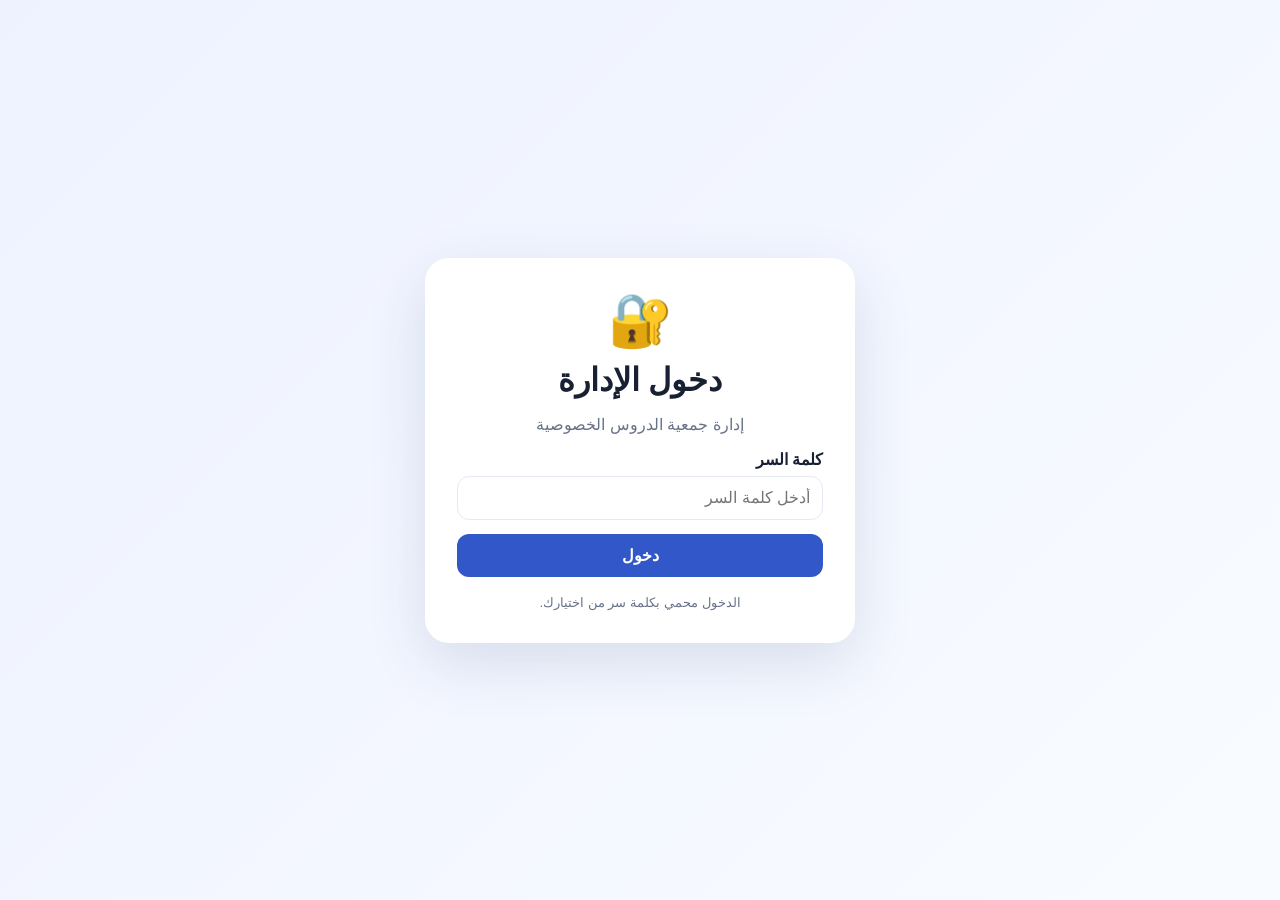
==== index.html @ 26356138 "Add files via upload" ====
<!doctype html>
<html lang="ar" dir="rtl">
<head>
<meta charset="utf-8">
<meta name="viewport" content="width=device-width,initial-scale=1">
<title>إدارة جمعية الدروس الخصوصية</title>
<style>
:root{--p:#3157c8;--p2:#eef2ff;--bg:#f6f8fc;--card:#fff;--text:#182033;--muted:#68738a;--green:#16a36a;--red:#e24b5b;--orange:#ed9b2f;--border:#e5e9f2}
*{box-sizing:border-box}body{margin:0;font-family:Arial,Tahoma,sans-serif;background:var(--bg);color:var(--text)}
button,input,select{font:inherit}button{cursor:pointer;border:0}
.login{min-height:100vh;display:flex;align-items:center;justify-content:center;padding:20px;background:linear-gradient(135deg,#eef2ff,#f8fbff)}
.loginbox{width:min(430px,100%);background:white;border-radius:24px;padding:32px;box-shadow:0 20px 60px #22346b22;text-align:center}
.lock{font-size:52px}.loginbox h1{margin:10px 0 6px}.loginbox p{color:var(--muted)}
.field{margin:14px 0;text-align:right}.field label{display:block;margin-bottom:7px;font-weight:700}.field input,.field select{width:100%;padding:12px;border:1px solid var(--border);border-radius:12px;background:white;outline:none}.field input:focus,.field select:focus{border-color:var(--p)}
.primary{background:var(--p);color:#fff;padding:12px 18px;border-radius:12px;font-weight:700}.danger{background:#ffe9ec;color:#b52e40;padding:9px 13px;border-radius:10px}.ghost{background:#eef2ff;color:var(--p);padding:9px 13px;border-radius:10px}.top{position:sticky;top:0;z-index:5;background:white;border-bottom:1px solid var(--border);padding:12px 18px;display:flex;align-items:center;justify-content:space-between;gap:10px}.brand{font-weight:800;font-size:19px}.layout{display:flex;min-height:calc(100vh - 65px)}.side{width:235px;background:#172554;color:#fff;padding:16px}.nav{display:grid;gap:7px}.nav button{background:transparent;color:#dce5ff;text-align:right;padding:11px;border-radius:10px}.nav button.active,.nav button:hover{background:#ffffff18;color:#fff}.main{flex:1;padding:22px;overflow:auto}.section{display:none}.section.active{display:block}.cards{display:grid;grid-template-columns:repeat(auto-fit,minmax(180px,1fr));gap:14px}.card{background:var(--card);border:1px solid var(--border);border-radius:18px;padding:18px}.stat{font-size:28px;font-weight:800;margin-top:8px}.muted{color:var(--muted)}.toolbar{display:flex;gap:10px;flex-wrap:wrap;align-items:center;margin:14px 0}.toolbar input{padding:10px;border:1px solid var(--border);border-radius:10px;min-width:220px}.tablewrap{overflow:auto;background:white;border:1px solid var(--border);border-radius:16px}table{width:100%;border-collapse:collapse;min-width:820px}th,td{padding:12px;border-bottom:1px solid var(--border);text-align:right;vertical-align:middle}th{background:#f7f8fc;color:#4c5870}.badge{display:inline-block;padding:5px 9px;border-radius:20px;background:var(--p2);color:var(--p);font-size:12px;margin:2px}.ok{color:var(--green);font-weight:700}.bad{color:var(--red);font-weight:700}.subjectgrid{display:grid;grid-template-columns:repeat(auto-fit,minmax(190px,1fr));gap:10px}.subcard{border:1px solid var(--border);border-radius:14px;padding:11px;background:#fafbff}.subhead{display:flex;gap:8px;align-items:center}.subprice{width:100%;margin-top:8px;padding:8px;border:1px solid var(--border);border-radius:9px}.modal{display:none;position:fixed;inset:0;background:#0b153866;z-index:20;align-items:center;justify-content:center;padding:15px}.modal.show{display:flex}.modalbox{background:#fff;width:min(600px,100%);max-height:90vh;overflow:auto;border-radius:20px;padding:20px}.modalhead{display:flex;justify-content:space-between;align-items:center}.close{background:#f1f3f8;border-radius:10px;padding:8px 12px}.list{display:grid;gap:8px;margin-top:10px}.row{display:flex;justify-content:space-between;gap:10px;padding:10px;background:#f7f8fc;border-radius:10px}.note{background:#fff8e8;border:1px solid #f4dfad;padding:12px;border-radius:12px;margin:12px 0}.empty{padding:35px;text-align:center;color:var(--muted)}
@media(max-width:750px){.layout{display:block}.side{width:100%;padding:8px;overflow:auto}.nav{display:flex;overflow:auto}.nav button{white-space:nowrap}.main{padding:12px}.top{position:relative}.brand{font-size:16px}}
</style>
</head>
<body>

<div id="login" class="login">
  <div class="loginbox">
    <div class="lock">🔐</div>
    <h1>دخول الإدارة</h1>
    <p id="loginAssoc">إدارة جمعية الدروس الخصوصية</p>
    <div class="field"><label>كلمة السر</label><input id="loginPass" type="password" placeholder="أدخل كلمة السر"></div>
    <button class="primary" style="width:100%" onclick="login()">دخول</button>
    <p id="loginErr" class="bad"></p>
    <small class="muted">الدخول محمي بكلمة سر من اختيارك.</small>
  </div>
</div>

<div id="app" style="display:none">
<header class="top"><div class="brand">📚 <span id="appName">جمعية الدروس الخصوصية</span></div><button class="danger" onclick="logout()">🔒 خروج</button></header>
<div class="layout">
<aside class="side"><div class="nav">
<button class="active" data-s="dash">🏠 الرئيسية</button>
<button data-s="students">👩‍🎓 التلاميذ</button>
<button data-s="teachers">👨‍🏫 الأساتذة</button>
<button data-s="groups">👥 الأفواج</button>
<button data-s="sessions">🗓️ الحصص</button>
<button data-s="payments">💳 الدفع</button>
<button data-s="finance">📊 المالية</button>
<button data-s="settings">⚙️ الإعدادات</button>
</div></aside>

<main class="main">
<section id="dash" class="section active">
<h2>لوحة التحكم</h2>
<div class="cards">
<div class="card">👩‍🎓 التلاميذ<div class="stat" id="stCount">0</div></div>
<div class="card">👨‍🏫 الأساتذة<div class="stat" id="teCount">0</div></div>
<div class="card">💰 المبلغ المطلوب<div class="stat" id="reqCount">0 دج</div></div>
<div class="card">💵 المبلغ المدفوع<div class="stat" id="paidCount">0 دج</div></div>
<div class="card">📌 الباقي<div class="stat" id="balCount">0 دج</div></div>
</div>
<div class="note">🔐 البرنامج مخصص للإدارة فقط. يمكنك تغيير كلمة السر من <b>الإعدادات</b>.</div>
</section>

<section id="students" class="section">
<h2>👩‍🎓 التلاميذ</h2>
<div class="toolbar"><button class="primary" onclick="openStudent()">＋ إضافة تلميذ</button><input id="studentSearch" oninput="renderStudents()" placeholder="بحث باسم التلميذ..."></div>
<div class="tablewrap"><table><thead><tr><th>التلميذ</th><th>المستوى</th><th>الهاتف</th><th>المواد</th><th>المطلوب</th><th>المدفوع</th><th>الباقي</th><th>الغيابات</th><th>إجراءات</th></tr></thead><tbody id="studentRows"></tbody></table></div>
</section>

<section id="teachers" class="section">
<h2>👨‍🏫 الأساتذة</h2><div class="toolbar"><button class="primary" onclick="openTeacher()">＋ إضافة أستاذ</button></div>
<div class="tablewrap"><table><thead><tr><th>الأستاذ</th><th>المادة</th><th>الهاتف</th><th>الأجرة الشهرية</th><th>غيابات</th><th>إجراءات</th></tr></thead><tbody id="teacherRows"></tbody></table></div>
</section>

<section id="groups" class="section">
<h2>👥 الأفواج</h2><div class="toolbar"><button class="primary" onclick="openGroup()">＋ إضافة فوج</button></div>
<div class="tablewrap"><table><thead><tr><th>الفوج</th><th>المادة</th><th>المستوى</th><th>الأستاذ</th><th>التلاميذ</th><th>إجراءات</th></tr></thead><tbody id="groupRows"></tbody></table></div>
</section>

<section id="sessions" class="section">
<h2>🗓️ الحصص والحضور</h2><div class="toolbar"><button class="primary" onclick="openSession()">＋ تسجيل حصة</button></div>
<div class="tablewrap"><table><thead><tr><th>التاريخ</th><th>الفوج</th><th>المادة</th><th>الوقت</th><th>ملاحظات</th><th>إجراءات</th></tr></thead><tbody id="sessionRows"></tbody></table></div>
</section>

<section id="payments" class="section">
<h2>💳 الدفع</h2><div class="toolbar"><button class="primary" onclick="openPayment()">＋ تسجيل دفعة</button></div>
<div class="tablewrap"><table><thead><tr><th>التاريخ</th><th>التلميذ</th><th>المادة</th><th>الشهر</th><th>المبلغ</th><th>ملاحظة</th><th>إجراءات</th></tr></thead><tbody id="paymentRows"></tbody></table></div>
</section>

<section id="finance" class="section">
<h2>📊 المالية</h2><div class="cards">
<div class="card">المطلوب<div class="stat" id="fReq">0 دج</div></div>
<div class="card">المدفوع<div class="stat" id="fPaid">0 دج</div></div>
<div class="card">الباقي<div class="stat" id="fBal">0 دج</div></div>
<div class="card">أجور الأساتذة<div class="stat" id="fSal">0 دج</div></div>
</div></section>

<section id="settings" class="section">
<h2>⚙️ الإعدادات</h2>
<div class="card" style="max-width:650px">
<div class="field"><label>اسم الجمعية</label><input id="assocInput" placeholder="اكتب اسم الجمعية"></div>
<div class="field"><label>كلمة السر الجديدة</label><input id="newPass" type="password" placeholder="اتركها فارغة إذا لا تريد تغييرها"></div>
<div class="field"><label>تأكيد كلمة السر</label><input id="newPass2" type="password" placeholder="أعد كتابة كلمة السر"></div>
<button class="primary" onclick="saveSettings()">💾 حفظ الإعدادات</button>
<p id="setMsg" class="ok"></p>
</div>
<div class="card" style="max-width:650px;margin-top:14px"><b>المواد والأسعار الشهرية</b><div id="priceSettings" class="list"></div></div>
</section>
</main></div></div>

<!-- Modals -->
<div id="modal" class="modal"><div class="modalbox"><div class="modalhead"><h3 id="modalTitle"></h3><button class="close" onclick="closeModal()">✕</button></div><div id="modalBody"></div></div></div>

<script>
const KEY='doros_app_v4';
let db=JSON.parse(localStorage.getItem(KEY)||'null');
if(!db){
 db={pass:'1234',assoc:'',subjects:[
  {id:'ar',name:'العربية',price:2000},{id:'math',name:'الرياضيات',price:2500},
  {id:'fr',name:'الفرنسية',price:2000},{id:'en',name:'الإنجليزية',price:2000},
  {id:'sc',name:'العلوم',price:2500},{id:'phy',name:'الفيزياء',price:2500}],
  students:[],teachers:[],groups:[],sessions:[],payments:[]
 };
if(!db.pass){db.pass='1234';save()}
function save(){localStorage.setItem(KEY,JSON.stringify(db))}
function money(n){return (Number(n)||0).toLocaleString('fr-DZ')+' دج'}
function esc(s){return String(s??'').replace(/[&<>"']/g,m=>({'&':'&amp;','<':'&lt;','>':'&gt;','"':'&quot;',"'":'&#39;'}[m]))}
function subjName(id){return db.subjects.find(x=>x.id===id)?.name||''}
function reqStudent(s){return (s.subjects||[]).reduce((a,id)=>a+(db.subjects.find(x=>x.id===id)?.price||0),0)}
function paidStudent(s){return db.payments.filter(p=>p.studentId===s.id).reduce((a,p)=>a+Number(p.amount||0),0)}
function absStudent(s){return Number(s.absences||0)}
function totalReq(){return db.students.reduce((a,s)=>a+reqStudent(s),0)}
function totalPaid(){return db.payments.reduce((a,p)=>a+Number(p.amount||0),0)}
function totalSal(){return db.teachers.reduce((a,t)=>a+Number(t.salary||0),0)}
function uid(){return Date.now().toString(36)+Math.random().toString(36).slice(2,7)}

function normalizePass(v){
 return String(v||'').trim().replace(/[٠-٩]/g,d=>String('٠١٢٣٤٥٦٧٨٩'.indexOf(d)));
}
function login(){
 const entered=normalizePass(document.getElementById('loginPass').value);
 const saved=normalizePass(db.pass);
 if(entered && entered===saved){
   document.getElementById('login').style.display='none';
   document.getElementById('app').style.display='block';
   document.getElementById('loginErr').textContent='';
   document.getElementById('loginPass').value='';
   refresh();
 }else{
   document.getElementById('loginErr').textContent='كلمة السر غير صحيحة. جربي: 1234';
   document.getElementById('loginPass').focus();
 }
}
function logout(){document.getElementById('app').style.display='none';document.getElementById('login').style.display='flex';document.getElementById('loginPass').value=''}
document.querySelectorAll('.nav button').forEach(b=>b.onclick=()=>{document.querySelectorAll('.nav button').forEach(x=>x.classList.remove('active'));b.classList.add('active');document.querySelectorAll('.section').forEach(x=>x.classList.remove('active'));document.getElementById(b.dataset.s).classList.add('active');refresh()});

function refresh(){
 document.getElementById('appName').textContent=db.assoc||'جمعية الدروس الخصوصية';
 document.getElementById('loginAssoc').textContent=db.assoc||'إدارة جمعية الدروس الخصوصية';
 document.getElementById('stCount').textContent=db.students.length;document.getElementById('teCount').textContent=db.teachers.length;
 document.getElementById('reqCount').textContent=money(totalReq());document.getElementById('paidCount').textContent=money(totalPaid());document.getElementById('balCount').textContent=money(totalReq()-totalPaid());
 document.getElementById('fReq').textContent=money(totalReq());document.getElementById('fPaid').textContent=money(totalPaid());document.getElementById('fBal').textContent=money(totalReq()-totalPaid());document.getElementById('fSal').textContent=money(totalSal());
 document.getElementById('assocInput').value=db.assoc;renderStudents();renderTeachers();renderGroups();renderSessions();renderPayments();renderPrices();
}

function renderStudents(){
 const q=(document.getElementById('studentSearch')?.value||'').toLowerCase();let rows=db.students.filter(s=>s.name.toLowerCase().includes(q)).map(s=>{
 let req=reqStudent(s),paid=paidStudent(s),bal=req-paid;
 return `<tr><td><b>${esc(s.name)}</b></td><td>${esc(s.level)}</td><td>${esc(s.phone)}</td><td>${(s.subjects||[]).map(id=>`<span class="badge">${esc(subjName(id))}</span>`).join('')}</td><td>${money(req)}</td><td class="ok">${money(paid)}</td><td class="${bal>0?'bad':'ok'}">${money(bal)}</td><td>${absStudent(s)}</td><td><button class="ghost" onclick="studentDetails('${s.id}')">تفاصيل</button> <button class="danger" onclick="del('students','${s.id}')">حذف</button></td></tr>`}).join('');
 document.getElementById('studentRows').innerHTML=rows||`<tr><td colspan="9" class="empty">لا يوجد تلاميذ بعد</td></tr>`;
}
function openStudent(id=null){
 let s=id?db.students.find(x=>x.id===id):{name:'',level:'',phone:'',subjects:[],absences:0};
 modal('إضافة تلميذ',`<div class="field"><label>اسم التلميذ</label><input id="m_name" value="${esc(s.name)}"></div><div class="field"><label>المستوى</label><input id="m_level" value="${esc(s.level)}"></div><div class="field"><label>الهاتف</label><input id="m_phone" value="${esc(s.phone)}"></div><div class="field"><label>المواد التي يدرسها — يمكنك اختيار أكثر من مادة</label><div class="subjectgrid">${db.subjects.map(x=>`<div class="subcard"><div class="subhead"><input type="checkbox" class="msub" value="${x.id}" ${(s.subjects||[]).includes(x.id)?'checked':''}> <b>${esc(x.name)}</b></div><input class="subprice" disabled value="${money(x.price)}"></div>`).join('')}</div></div><button class="primary" onclick="saveStudent('${id||''}')">💾 حفظ</button>`);
}
function saveStudent(id){
 let subjects=[...document.querySelectorAll('.msub:checked')].map(x=>x.value);
 if(!document.getElementById('m_name').value.trim()){alert('اكتب اسم التلميذ');return}
 let obj={id:id||uid(),name:document.getElementById('m_name').value.trim(),level:document.getElementById('m_level').value.trim(),phone:document.getElementById('m_phone').value.trim(),subjects,absences:id?(db.students.find(x=>x.id===id).absences||0):0};
 if(id) db.students[db.students.findIndex(x=>x.id===id)]=obj;else db.students.push(obj);save();closeModal();refresh();
}
function studentDetails(id){
 let s=db.students.find(x=>x.id===id);let pays=db.payments.filter(p=>p.studentId===id);
 modal('تفاصيل '+esc(s.name),`<div class="card"><b>المواد:</b> ${(s.subjects||[]).map(x=>subjName(x)).join('، ')||'لا توجد'}<br><b>الغيابات:</b> ${s.absences||0}</div><h4>الدفع حسب المادة</h4><div class="list">${(s.subjects||[]).map(id=>{let r=db.subjects.find(x=>x.id===id)?.price||0,p=pays.filter(x=>x.subjectId===id).reduce((a,x)=>a+Number(x.amount||0),0);return `<div class="row"><span>${esc(subjName(id))}</span><span>${money(p)} / ${money(r)}</span></div>`}).join('')||'<div class="empty">لا توجد مواد</div>'}</div><div style="margin-top:15px"><button class="primary" onclick="openPayment('${id}')">＋ تسجيل دفعة</button> <button class="ghost" onclick="openStudent('${id}')">✏️ تعديل</button></div>`);
}

function renderTeachers(){
 document.getElementById('teacherRows').innerHTML=db.teachers.map(t=>`<tr><td>${esc(t.name)}</td><td>${esc(t.subject)}</td><td>${esc(t.phone)}</td><td>${money(t.salary)}</td><td class="${t.absences?'bad':'ok'}">${t.absences||0}</td><td><button class="ghost" onclick="teacherAbs('${t.id}')">📅 غياب</button> <button class="ghost" onclick="openTeacher('${t.id}')">✏️</button> <button class="danger" onclick="del('teachers','${t.id}')">حذف</button></td></tr>`).join('')||`<tr><td colspan="6" class="empty">لا يوجد أساتذة بعد</td></tr>`;
}
function openTeacher(id=null){let t=id?db.teachers.find(x=>x.id===id):{name:'',subject:'',phone:'',salary:0,absences:0};modal(id?'تعديل أستاذ':'إضافة أستاذ',`<div class="field"><label>الاسم</label><input id="t_name" value="${esc(t.name)}"></div><div class="field"><label>المادة</label><select id="t_subject">${db.subjects.map(x=>`<option ${x.name===t.subject?'selected':''}>${esc(x.name)}</option>`).join('')}</select></div><div class="field"><label>الهاتف</label><input id="t_phone" value="${esc(t.phone)}"></div><div class="field"><label>الأجرة الشهرية</label><input id="t_salary" type="number" value="${t.salary}"></div><button class="primary" onclick="saveTeacher('${id||''}')">💾 حفظ</button>`)}
function saveTeacher(id){let o={id:id||uid(),name:document.getElementById('t_name').value.trim(),subject:document.getElementById('t_subject').value,phone:document.getElementById('t_phone').value.trim(),salary:Number(document.getElementById('t_salary').value||0),absences:id?(db.teachers.find(x=>x.id===id).absences||0):0};if(id)db.teachers[db.teachers.findIndex(x=>x.id===id)]=o;else db.teachers.push(o);save();closeModal();refresh()}
function teacherAbs(id){let t=db.teachers.find(x=>x.id===id);modal('تسجيل غياب الأستاذ '+esc(t.name),`<div class="field"><label>التاريخ</label><input id="a_date" type="date" value="${new Date().toISOString().slice(0,10)}"></div><div class="field"><label>سبب الغياب</label><input id="a_reason" placeholder="اختياري"></div><button class="primary" onclick="saveAbs('${id}')">تسجيل الغياب</button><div class="note">عدد الغيابات الحالي: ${t.absences||0}</div>`)}
function saveAbs(id){let t=db.teachers.find(x=>x.id===id);t.absences=(t.absences||0)+1;t.absenceLog=t.absenceLog||[];t.absenceLog.push({date:document.getElementById('a_date').value,reason:document.getElementById('a_reason').value});save();closeModal();refresh()}

function renderGroups(){document.getElementById('groupRows').innerHTML=db.groups.map(g=>`<tr><td>${esc(g.name)}</td><td>${esc(g.subject)}</td><td>${esc(g.level)}</td><td>${esc(db.teachers.find(t=>t.id===g.teacherId)?.name||'')}</td><td>${(g.studentIds||[]).length}</td><td><button class="danger" onclick="del('groups','${g.id}')">حذف</button></td></tr>`).join('')||`<tr><td colspan="6" class="empty">لا توجد أفواج بعد</td></tr>`}
function openGroup(){modal('إضافة فوج',`<div class="field"><label>اسم الفوج</label><input id="g_name"></div><div class="field"><label>المادة</label><select id="g_subject">${db.subjects.map(x=>`<option>${esc(x.name)}</option>`).join('')}</select></div><div class="field"><label>المستوى</label><input id="g_level"></div><div class="field"><label>الأستاذ</label><select id="g_teacher">${db.teachers.map(x=>`<option value="${x.id}">${esc(x.name)}</option>`).join('')}</select></div><div class="field"><label>التلاميذ</label><div class="list">${db.students.map(s=>`<label><input type="checkbox" class="gstu" value="${s.id}"> ${esc(s.name)}</label>`).join('')||'لا يوجد تلاميذ'}</div></div><button class="primary" onclick="saveGroup()">💾 حفظ</button>`)}
function saveGroup(){let g={id:uid(),name:document.getElementById('g_name').value,subject:document.getElementById('g_subject').value,level:document.getElementById('g_level').value,teacherId:document.getElementById('g_teacher').value,studentIds:[...document.querySelectorAll('.gstu:checked')].map(x=>x.value)};db.groups.push(g);save();closeModal();refresh()}

function renderSessions(){document.getElementById('sessionRows').innerHTML=db.sessions.map(s=>`<tr><td>${esc(s.date)}</td><td>${esc(db.groups.find(g=>g.id===s.groupId)?.name||'')}</td><td>${esc(s.subject)}</td><td>${esc(s.time)}</td><td>${esc(s.note)}</td><td><button class="danger" onclick="del('sessions','${s.id}')">حذف</button></td></tr>`).join('')||`<tr><td colspan="6" class="empty">لا توجد حصص بعد</td></tr>`}
function openSession(){modal('تسجيل حصة',`<div class="field"><label>التاريخ</label><input id="s_date" type="date" value="${new Date().toISOString().slice(0,10)}"></div><div class="field"><label>الفوج</label><select id="s_group">${db.groups.map(x=>`<option value="${x.id}">${esc(x.name)}</option>`).join('')}</select></div><div class="field"><label>الوقت</label><input id="s_time" type="time"></div><div class="field"><label>ملاحظات</label><input id="s_note"></div><button class="primary" onclick="saveSession()">💾 حفظ</button>`)}
function saveSession(){let g=db.groups.find(x=>x.id===document.getElementById('s_group').value);db.sessions.push({id:uid(),date:document.getElementById('s_date').value,groupId:g?.id||'',subject:g?.subject||'',time:document.getElementById('s_time').value,note:document.getElementById('s_note').value});save();closeModal();refresh()}

function renderPayments(){document.getElementById('paymentRows').innerHTML=db.payments.map(p=>`<tr><td>${esc(p.date)}</td><td>${esc(db.students.find(s=>s.id===p.studentId)?.name||'')}</td><td>${esc(subjName(p.subjectId))}</td><td>${esc(p.month)}</td><td class="ok">${money(p.amount)}</td><td>${esc(p.note)}</td><td><button class="danger" onclick="del('payments','${p.id}')">حذف</button></td></tr>`).join('')||`<tr><td colspan="7" class="empty">لا توجد دفعات بعد</td></tr>`}
function openPayment(studentId=''){modal('تسجيل دفعة',`<div class="field"><label>التلميذ</label><select id="p_student" onchange="fillPaySubjects()">${db.students.map(s=>`<option value="${s.id}" ${s.id===studentId?'selected':''}>${esc(s.name)}</option>`).join('')}</select></div><div class="field"><label>المادة</label><select id="p_subject"></select></div><div class="field"><label>الشهر</label><input id="p_month" type="month" value="${new Date().toISOString().slice(0,7)}"></div><div class="field"><label>المبلغ المدفوع</label><input id="p_amount" type="number" placeholder="بالدينار الجزائري"></div><div class="field"><label>ملاحظة</label><input id="p_note"></div><button class="primary" onclick="savePayment()">💾 حفظ الدفعة</button>`);fillPaySubjects()}
function fillPaySubjects(){let s=db.students.find(x=>x.id===document.getElementById('p_student')?.value);if(document.getElementById('p_subject'))document.getElementById('p_subject').innerHTML=(s?.subjects||[]).map(id=>`<option value="${id}">${esc(subjName(id))}</option>`).join('')}
function savePayment(){db.payments.push({id:uid(),date:new Date().toISOString().slice(0,10),studentId:document.getElementById('p_student').value,subjectId:document.getElementById('p_subject').value,month:document.getElementById('p_month').value,amount:Number(document.getElementById('p_amount').value||0),note:document.getElementById('p_note').value});save();closeModal();refresh()}

function renderPrices(){document.getElementById('priceSettings').innerHTML=db.subjects.map(x=>`<div class="row"><span>${esc(x.name)}</span><span><input id="price_${x.id}" type="number" value="${x.price}" style="width:110px;padding:7px;border:1px solid #ddd;border-radius:8px"> <button class="ghost" onclick="setPrice('${x.id}')">حفظ</button></span></div>`).join('')}
function setPrice(id){db.subjects.find(x=>x.id===id).price=Number(document.getElementById('price_'+id).value||0);save();refresh()}
function saveSettings(){let p=document.getElementById('newPass').value,p2=document.getElementById('newPass2').value;if(p&&(p!==p2)){alert('كلمتا السر غير متطابقتين');return}db.assoc=document.getElementById('assocInput').value.trim();if(p)db.pass=p;save();document.getElementById('newPass').value='';document.getElementById('newPass2').value='';document.getElementById('setMsg').textContent='تم حفظ الإعدادات بنجاح ✓';refresh()}
function del(arr,id){if(confirm('هل تريد الحذف؟')){db[arr]=db[arr].filter(x=>x.id!==id);save();refresh()}}
function modal(title,body){document.getElementById('modalTitle').innerHTML=title;document.getElementById('modalBody').innerHTML=body;document.getElementById('modal').classList.add('show')}
function closeModal(){document.getElementById('modal').classList.remove('show')}
window.addEventListener('keydown',e=>{if(e.key==='Enter'&&document.getElementById('login').style.display!=='none')login()});
</script>
</body></html>
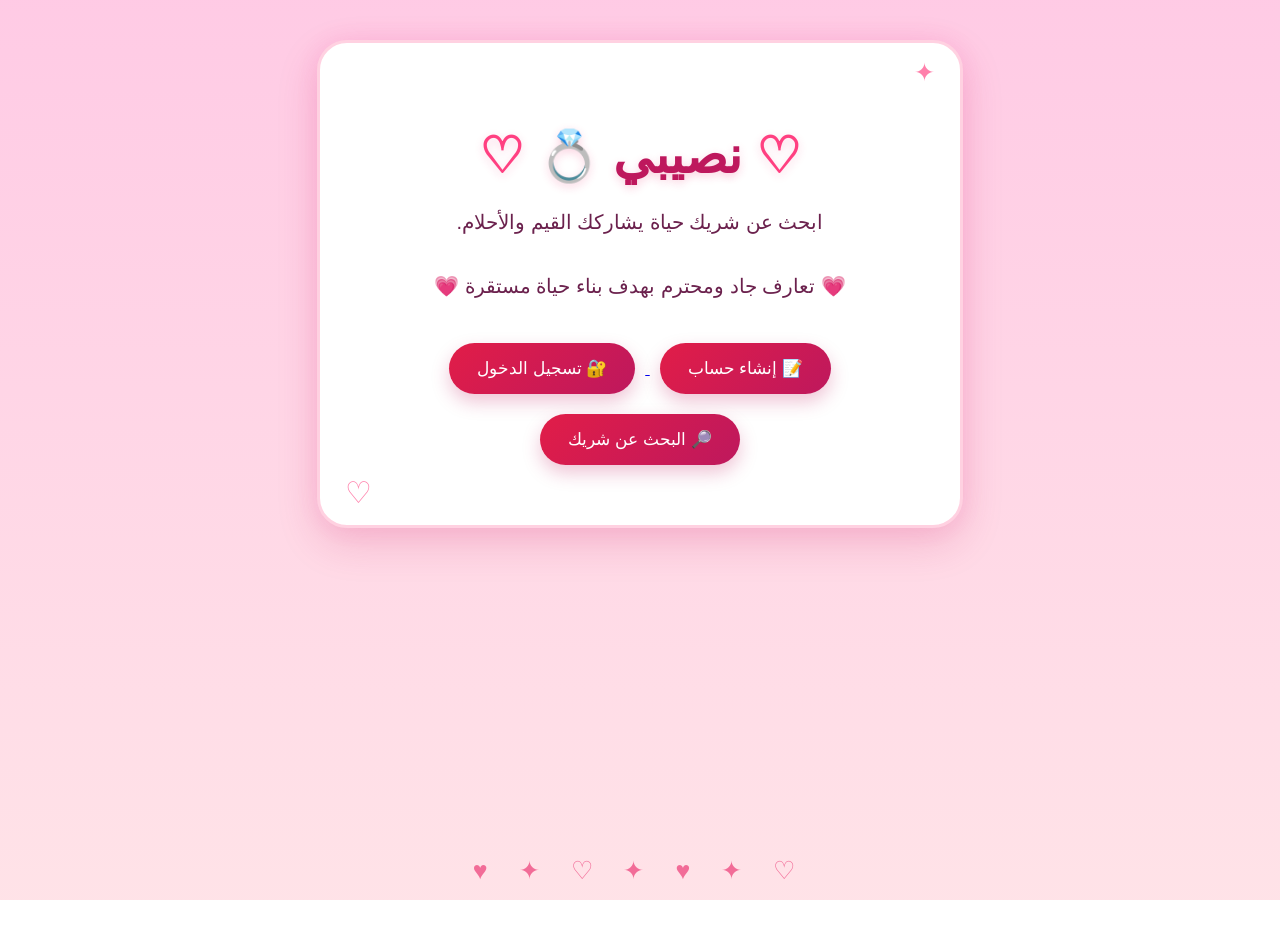
==== commit 86854a92: "Rename index (2).html to index.html" ====
--- a/index.html
+++ b/index.html
@@ -1,212 +1,75 @@
-<!doctype html>
+<!DOCTYPE html>
 <html lang="ar" dir="rtl">
+
 <head>
-<meta charset="utf-8">
-<meta name="viewport" content="width=device-width,initial-scale=1">
-<title>إدارة جمعية الدروس الخصوصية</title>
-<style>
-:root{--p:#3157c8;--p2:#eef2ff;--bg:#f6f8fc;--card:#fff;--text:#182033;--muted:#68738a;--green:#16a36a;--red:#e24b5b;--orange:#ed9b2f;--border:#e5e9f2}
-*{box-sizing:border-box}body{margin:0;font-family:Arial,Tahoma,sans-serif;background:var(--bg);color:var(--text)}
-button,input,select{font:inherit}button{cursor:pointer;border:0}
-.login{min-height:100vh;display:flex;align-items:center;justify-content:center;padding:20px;background:linear-gradient(135deg,#eef2ff,#f8fbff)}
-.loginbox{width:min(430px,100%);background:white;border-radius:24px;padding:32px;box-shadow:0 20px 60px #22346b22;text-align:center}
-.lock{font-size:52px}.loginbox h1{margin:10px 0 6px}.loginbox p{color:var(--muted)}
-.field{margin:14px 0;text-align:right}.field label{display:block;margin-bottom:7px;font-weight:700}.field input,.field select{width:100%;padding:12px;border:1px solid var(--border);border-radius:12px;background:white;outline:none}.field input:focus,.field select:focus{border-color:var(--p)}
-.primary{background:var(--p);color:#fff;padding:12px 18px;border-radius:12px;font-weight:700}.danger{background:#ffe9ec;color:#b52e40;padding:9px 13px;border-radius:10px}.ghost{background:#eef2ff;color:var(--p);padding:9px 13px;border-radius:10px}.top{position:sticky;top:0;z-index:5;background:white;border-bottom:1px solid var(--border);padding:12px 18px;display:flex;align-items:center;justify-content:space-between;gap:10px}.brand{font-weight:800;font-size:19px}.layout{display:flex;min-height:calc(100vh - 65px)}.side{width:235px;background:#172554;color:#fff;padding:16px}.nav{display:grid;gap:7px}.nav button{background:transparent;color:#dce5ff;text-align:right;padding:11px;border-radius:10px}.nav button.active,.nav button:hover{background:#ffffff18;color:#fff}.main{flex:1;padding:22px;overflow:auto}.section{display:none}.section.active{display:block}.cards{display:grid;grid-template-columns:repeat(auto-fit,minmax(180px,1fr));gap:14px}.card{background:var(--card);border:1px solid var(--border);border-radius:18px;padding:18px}.stat{font-size:28px;font-weight:800;margin-top:8px}.muted{color:var(--muted)}.toolbar{display:flex;gap:10px;flex-wrap:wrap;align-items:center;margin:14px 0}.toolbar input{padding:10px;border:1px solid var(--border);border-radius:10px;min-width:220px}.tablewrap{overflow:auto;background:white;border:1px solid var(--border);border-radius:16px}table{width:100%;border-collapse:collapse;min-width:820px}th,td{padding:12px;border-bottom:1px solid var(--border);text-align:right;vertical-align:middle}th{background:#f7f8fc;color:#4c5870}.badge{display:inline-block;padding:5px 9px;border-radius:20px;background:var(--p2);color:var(--p);font-size:12px;margin:2px}.ok{color:var(--green);font-weight:700}.bad{color:var(--red);font-weight:700}.subjectgrid{display:grid;grid-template-columns:repeat(auto-fit,minmax(190px,1fr));gap:10px}.subcard{border:1px solid var(--border);border-radius:14px;padding:11px;background:#fafbff}.subhead{display:flex;gap:8px;align-items:center}.subprice{width:100%;margin-top:8px;padding:8px;border:1px solid var(--border);border-radius:9px}.modal{display:none;position:fixed;inset:0;background:#0b153866;z-index:20;align-items:center;justify-content:center;padding:15px}.modal.show{display:flex}.modalbox{background:#fff;width:min(600px,100%);max-height:90vh;overflow:auto;border-radius:20px;padding:20px}.modalhead{display:flex;justify-content:space-between;align-items:center}.close{background:#f1f3f8;border-radius:10px;padding:8px 12px}.list{display:grid;gap:8px;margin-top:10px}.row{display:flex;justify-content:space-between;gap:10px;padding:10px;background:#f7f8fc;border-radius:10px}.note{background:#fff8e8;border:1px solid #f4dfad;padding:12px;border-radius:12px;margin:12px 0}.empty{padding:35px;text-align:center;color:var(--muted)}
-@media(max-width:750px){.layout{display:block}.side{width:100%;padding:8px;overflow:auto}.nav{display:flex;overflow:auto}.nav button{white-space:nowrap}.main{padding:12px}.top{position:relative}.brand{font-size:16px}}
-</style>
+    <meta charset="UTF-8">
+
+    <meta name="viewport"
+          content="width=device-width, initial-scale=1.0">
+
+    <title>نصيبي 💍</title>
+
+    <link rel="stylesheet" href="style.css">
 </head>
+
 <body>
 
-<div id="login" class="login">
-  <div class="loginbox">
-    <div class="lock">🔐</div>
-    <h1>دخول الإدارة</h1>
-    <p id="loginAssoc">إدارة جمعية الدروس الخصوصية</p>
-    <div class="field"><label>كلمة السر</label><input id="loginPass" type="password" placeholder="أدخل كلمة السر"></div>
-    <button class="primary" style="width:100%" onclick="login()">دخول</button>
-    <p id="loginErr" class="bad"></p>
-    <small class="muted">الدخول محمي بكلمة سر من اختيارك.</small>
-  </div>
-</div>
+    <div class="hero">
 
-<div id="app" style="display:none">
-<header class="top"><div class="brand">📚 <span id="appName">جمعية الدروس الخصوصية</span></div><button class="danger" onclick="logout()">🔒 خروج</button></header>
-<div class="layout">
-<aside class="side"><div class="nav">
-<button class="active" data-s="dash">🏠 الرئيسية</button>
-<button data-s="students">👩‍🎓 التلاميذ</button>
-<button data-s="teachers">👨‍🏫 الأساتذة</button>
-<button data-s="groups">👥 الأفواج</button>
-<button data-s="sessions">🗓️ الحصص</button>
-<button data-s="payments">💳 الدفع</button>
-<button data-s="finance">📊 المالية</button>
-<button data-s="settings">⚙️ الإعدادات</button>
-</div></aside>
+        <h1>نصيبي 💍</h1>
 
-<main class="main">
-<section id="dash" class="section active">
-<h2>لوحة التحكم</h2>
-<div class="cards">
-<div class="card">👩‍🎓 التلاميذ<div class="stat" id="stCount">0</div></div>
-<div class="card">👨‍🏫 الأساتذة<div class="stat" id="teCount">0</div></div>
-<div class="card">💰 المبلغ المطلوب<div class="stat" id="reqCount">0 دج</div></div>
-<div class="card">💵 المبلغ المدفوع<div class="stat" id="paidCount">0 دج</div></div>
-<div class="card">📌 الباقي<div class="stat" id="balCount">0 دج</div></div>
-</div>
-<div class="note">🔐 البرنامج مخصص للإدارة فقط. يمكنك تغيير كلمة السر من <b>الإعدادات</b>.</div>
-</section>
+        <p>
+            ابحث عن شريك حياة يشاركك القيم والأحلام.
+        </p>
 
-<section id="students" class="section">
-<h2>👩‍🎓 التلاميذ</h2>
-<div class="toolbar"><button class="primary" onclick="openStudent()">＋ إضافة تلميذ</button><input id="studentSearch" oninput="renderStudents()" placeholder="بحث باسم التلميذ..."></div>
-<div class="tablewrap"><table><thead><tr><th>التلميذ</th><th>المستوى</th><th>الهاتف</th><th>المواد</th><th>المطلوب</th><th>المدفوع</th><th>الباقي</th><th>الغيابات</th><th>إجراءات</th></tr></thead><tbody id="studentRows"></tbody></table></div>
-</section>
+        <p>
+            💗 تعارف جاد ومحترم بهدف بناء حياة مستقرة 💗
+        </p>
 
-<section id="teachers" class="section">
-<h2>👨‍🏫 الأساتذة</h2><div class="toolbar"><button class="primary" onclick="openTeacher()">＋ إضافة أستاذ</button></div>
-<div class="tablewrap"><table><thead><tr><th>الأستاذ</th><th>المادة</th><th>الهاتف</th><th>الأجرة الشهرية</th><th>غيابات</th><th>إجراءات</th></tr></thead><tbody id="teacherRows"></tbody></table></div>
-</section>
 
-<section id="groups" class="section">
-<h2>👥 الأفواج</h2><div class="toolbar"><button class="primary" onclick="openGroup()">＋ إضافة فوج</button></div>
-<div class="tablewrap"><table><thead><tr><th>الفوج</th><th>المادة</th><th>المستوى</th><th>الأستاذ</th><th>التلاميذ</th><th>إجراءات</th></tr></thead><tbody id="groupRows"></tbody></table></div>
-</section>
+        <!-- إنشاء حساب -->
 
-<section id="sessions" class="section">
-<h2>🗓️ الحصص والحضور</h2><div class="toolbar"><button class="primary" onclick="openSession()">＋ تسجيل حصة</button></div>
-<div class="tablewrap"><table><thead><tr><th>التاريخ</th><th>الفوج</th><th>المادة</th><th>الوقت</th><th>ملاحظات</th><th>إجراءات</th></tr></thead><tbody id="sessionRows"></tbody></table></div>
-</section>
+        <a href="register.html">
 
-<section id="payments" class="section">
-<h2>💳 الدفع</h2><div class="toolbar"><button class="primary" onclick="openPayment()">＋ تسجيل دفعة</button></div>
-<div class="tablewrap"><table><thead><tr><th>التاريخ</th><th>التلميذ</th><th>المادة</th><th>الشهر</th><th>المبلغ</th><th>ملاحظة</th><th>إجراءات</th></tr></thead><tbody id="paymentRows"></tbody></table></div>
-</section>
+            <button>
+                📝 إنشاء حساب
+            </button>
 
-<section id="finance" class="section">
-<h2>📊 المالية</h2><div class="cards">
-<div class="card">المطلوب<div class="stat" id="fReq">0 دج</div></div>
-<div class="card">المدفوع<div class="stat" id="fPaid">0 دج</div></div>
-<div class="card">الباقي<div class="stat" id="fBal">0 دج</div></div>
-<div class="card">أجور الأساتذة<div class="stat" id="fSal">0 دج</div></div>
-</div></section>
+        </a>
 
-<section id="settings" class="section">
-<h2>⚙️ الإعدادات</h2>
-<div class="card" style="max-width:650px">
-<div class="field"><label>اسم الجمعية</label><input id="assocInput" placeholder="اكتب اسم الجمعية"></div>
-<div class="field"><label>كلمة السر الجديدة</label><input id="newPass" type="password" placeholder="اتركها فارغة إذا لا تريد تغييرها"></div>
-<div class="field"><label>تأكيد كلمة السر</label><input id="newPass2" type="password" placeholder="أعد كتابة كلمة السر"></div>
-<button class="primary" onclick="saveSettings()">💾 حفظ الإعدادات</button>
-<p id="setMsg" class="ok"></p>
-</div>
-<div class="card" style="max-width:650px;margin-top:14px"><b>المواد والأسعار الشهرية</b><div id="priceSettings" class="list"></div></div>
-</section>
-</main></div></div>
 
-<!-- Modals -->
-<div id="modal" class="modal"><div class="modalbox"><div class="modalhead"><h3 id="modalTitle"></h3><button class="close" onclick="closeModal()">✕</button></div><div id="modalBody"></div></div></div>
+        <!-- تسجيل الدخول -->
 
-<script>
-const KEY='doros_app_v4';
-let db=JSON.parse(localStorage.getItem(KEY)||'null');
-if(!db){
- db={pass:'1234',assoc:'',subjects:[
-  {id:'ar',name:'العربية',price:2000},{id:'math',name:'الرياضيات',price:2500},
-  {id:'fr',name:'الفرنسية',price:2000},{id:'en',name:'الإنجليزية',price:2000},
-  {id:'sc',name:'العلوم',price:2500},{id:'phy',name:'الفيزياء',price:2500}],
-  students:[],teachers:[],groups:[],sessions:[],payments:[]
- };
-if(!db.pass){db.pass='1234';save()}
-function save(){localStorage.setItem(KEY,JSON.stringify(db))}
-function money(n){return (Number(n)||0).toLocaleString('fr-DZ')+' دج'}
-function esc(s){return String(s??'').replace(/[&<>"']/g,m=>({'&':'&amp;','<':'&lt;','>':'&gt;','"':'&quot;',"'":'&#39;'}[m]))}
-function subjName(id){return db.subjects.find(x=>x.id===id)?.name||''}
-function reqStudent(s){return (s.subjects||[]).reduce((a,id)=>a+(db.subjects.find(x=>x.id===id)?.price||0),0)}
-function paidStudent(s){return db.payments.filter(p=>p.studentId===s.id).reduce((a,p)=>a+Number(p.amount||0),0)}
-function absStudent(s){return Number(s.absences||0)}
-function totalReq(){return db.students.reduce((a,s)=>a+reqStudent(s),0)}
-function totalPaid(){return db.payments.reduce((a,p)=>a+Number(p.amount||0),0)}
-function totalSal(){return db.teachers.reduce((a,t)=>a+Number(t.salary||0),0)}
-function uid(){return Date.now().toString(36)+Math.random().toString(36).slice(2,7)}
+        <a href="login.html">
 
-function normalizePass(v){
- return String(v||'').trim().replace(/[٠-٩]/g,d=>String('٠١٢٣٤٥٦٧٨٩'.indexOf(d)));
-}
-function login(){
- const entered=normalizePass(document.getElementById('loginPass').value);
- const saved=normalizePass(db.pass);
- if(entered && entered===saved){
-   document.getElementById('login').style.display='none';
-   document.getElementById('app').style.display='block';
-   document.getElementById('loginErr').textContent='';
-   document.getElementById('loginPass').value='';
-   refresh();
- }else{
-   document.getElementById('loginErr').textContent='كلمة السر غير صحيحة. جربي: 1234';
-   document.getElementById('loginPass').focus();
- }
-}
-function logout(){document.getElementById('app').style.display='none';document.getElementById('login').style.display='flex';document.getElementById('loginPass').value=''}
-document.querySelectorAll('.nav button').forEach(b=>b.onclick=()=>{document.querySelectorAll('.nav button').forEach(x=>x.classList.remove('active'));b.classList.add('active');document.querySelectorAll('.section').forEach(x=>x.classList.remove('active'));document.getElementById(b.dataset.s).classList.add('active');refresh()});
+            <button>
+                🔐 تسجيل الدخول
+            </button>
 
-function refresh(){
- document.getElementById('appName').textContent=db.assoc||'جمعية الدروس الخصوصية';
- document.getElementById('loginAssoc').textContent=db.assoc||'إدارة جمعية الدروس الخصوصية';
- document.getElementById('stCount').textContent=db.students.length;document.getElementById('teCount').textContent=db.teachers.length;
- document.getElementById('reqCount').textContent=money(totalReq());document.getElementById('paidCount').textContent=money(totalPaid());document.getElementById('balCount').textContent=money(totalReq()-totalPaid());
- document.getElementById('fReq').textContent=money(totalReq());document.getElementById('fPaid').textContent=money(totalPaid());document.getElementById('fBal').textContent=money(totalReq()-totalPaid());document.getElementById('fSal').textContent=money(totalSal());
- document.getElementById('assocInput').value=db.assoc;renderStudents();renderTeachers();renderGroups();renderSessions();renderPayments();renderPrices();
-}
+        </a>
 
-function renderStudents(){
- const q=(document.getElementById('studentSearch')?.value||'').toLowerCase();let rows=db.students.filter(s=>s.name.toLowerCase().includes(q)).map(s=>{
- let req=reqStudent(s),paid=paidStudent(s),bal=req-paid;
- return `<tr><td><b>${esc(s.name)}</b></td><td>${esc(s.level)}</td><td>${esc(s.phone)}</td><td>${(s.subjects||[]).map(id=>`<span class="badge">${esc(subjName(id))}</span>`).join('')}</td><td>${money(req)}</td><td class="ok">${money(paid)}</td><td class="${bal>0?'bad':'ok'}">${money(bal)}</td><td>${absStudent(s)}</td><td><button class="ghost" onclick="studentDetails('${s.id}')">تفاصيل</button> <button class="danger" onclick="del('students','${s.id}')">حذف</button></td></tr>`}).join('');
- document.getElementById('studentRows').innerHTML=rows||`<tr><td colspan="9" class="empty">لا يوجد تلاميذ بعد</td></tr>`;
-}
-function openStudent(id=null){
- let s=id?db.students.find(x=>x.id===id):{name:'',level:'',phone:'',subjects:[],absences:0};
- modal('إضافة تلميذ',`<div class="field"><label>اسم التلميذ</label><input id="m_name" value="${esc(s.name)}"></div><div class="field"><label>المستوى</label><input id="m_level" value="${esc(s.level)}"></div><div class="field"><label>الهاتف</label><input id="m_phone" value="${esc(s.phone)}"></div><div class="field"><label>المواد التي يدرسها — يمكنك اختيار أكثر من مادة</label><div class="subjectgrid">${db.subjects.map(x=>`<div class="subcard"><div class="subhead"><input type="checkbox" class="msub" value="${x.id}" ${(s.subjects||[]).includes(x.id)?'checked':''}> <b>${esc(x.name)}</b></div><input class="subprice" disabled value="${money(x.price)}"></div>`).join('')}</div></div><button class="primary" onclick="saveStudent('${id||''}')">💾 حفظ</button>`);
-}
-function saveStudent(id){
- let subjects=[...document.querySelectorAll('.msub:checked')].map(x=>x.value);
- if(!document.getElementById('m_name').value.trim()){alert('اكتب اسم التلميذ');return}
- let obj={id:id||uid(),name:document.getElementById('m_name').value.trim(),level:document.getElementById('m_level').value.trim(),phone:document.getElementById('m_phone').value.trim(),subjects,absences:id?(db.students.find(x=>x.id===id).absences||0):0};
- if(id) db.students[db.students.findIndex(x=>x.id===id)]=obj;else db.students.push(obj);save();closeModal();refresh();
-}
-function studentDetails(id){
- let s=db.students.find(x=>x.id===id);let pays=db.payments.filter(p=>p.studentId===id);
- modal('تفاصيل '+esc(s.name),`<div class="card"><b>المواد:</b> ${(s.subjects||[]).map(x=>subjName(x)).join('، ')||'لا توجد'}<br><b>الغيابات:</b> ${s.absences||0}</div><h4>الدفع حسب المادة</h4><div class="list">${(s.subjects||[]).map(id=>{let r=db.subjects.find(x=>x.id===id)?.price||0,p=pays.filter(x=>x.subjectId===id).reduce((a,x)=>a+Number(x.amount||0),0);return `<div class="row"><span>${esc(subjName(id))}</span><span>${money(p)} / ${money(r)}</span></div>`}).join('')||'<div class="empty">لا توجد مواد</div>'}</div><div style="margin-top:15px"><button class="primary" onclick="openPayment('${id}')">＋ تسجيل دفعة</button> <button class="ghost" onclick="openStudent('${id}')">✏️ تعديل</button></div>`);
-}
 
-function renderTeachers(){
- document.getElementById('teacherRows').innerHTML=db.teachers.map(t=>`<tr><td>${esc(t.name)}</td><td>${esc(t.subject)}</td><td>${esc(t.phone)}</td><td>${money(t.salary)}</td><td class="${t.absences?'bad':'ok'}">${t.absences||0}</td><td><button class="ghost" onclick="teacherAbs('${t.id}')">📅 غياب</button> <button class="ghost" onclick="openTeacher('${t.id}')">✏️</button> <button class="danger" onclick="del('teachers','${t.id}')">حذف</button></td></tr>`).join('')||`<tr><td colspan="6" class="empty">لا يوجد أساتذة بعد</td></tr>`;
-}
-function openTeacher(id=null){let t=id?db.teachers.find(x=>x.id===id):{name:'',subject:'',phone:'',salary:0,absences:0};modal(id?'تعديل أستاذ':'إضافة أستاذ',`<div class="field"><label>الاسم</label><input id="t_name" value="${esc(t.name)}"></div><div class="field"><label>المادة</label><select id="t_subject">${db.subjects.map(x=>`<option ${x.name===t.subject?'selected':''}>${esc(x.name)}</option>`).join('')}</select></div><div class="field"><label>الهاتف</label><input id="t_phone" value="${esc(t.phone)}"></div><div class="field"><label>الأجرة الشهرية</label><input id="t_salary" type="number" value="${t.salary}"></div><button class="primary" onclick="saveTeacher('${id||''}')">💾 حفظ</button>`)}
-function saveTeacher(id){let o={id:id||uid(),name:document.getElementById('t_name').value.trim(),subject:document.getElementById('t_subject').value,phone:document.getElementById('t_phone').value.trim(),salary:Number(document.getElementById('t_salary').value||0),absences:id?(db.teachers.find(x=>x.id===id).absences||0):0};if(id)db.teachers[db.teachers.findIndex(x=>x.id===id)]=o;else db.teachers.push(o);save();closeModal();refresh()}
-function teacherAbs(id){let t=db.teachers.find(x=>x.id===id);modal('تسجيل غياب الأستاذ '+esc(t.name),`<div class="field"><label>التاريخ</label><input id="a_date" type="date" value="${new Date().toISOString().slice(0,10)}"></div><div class="field"><label>سبب الغياب</label><input id="a_reason" placeholder="اختياري"></div><button class="primary" onclick="saveAbs('${id}')">تسجيل الغياب</button><div class="note">عدد الغيابات الحالي: ${t.absences||0}</div>`)}
-function saveAbs(id){let t=db.teachers.find(x=>x.id===id);t.absences=(t.absences||0)+1;t.absenceLog=t.absenceLog||[];t.absenceLog.push({date:document.getElementById('a_date').value,reason:document.getElementById('a_reason').value});save();closeModal();refresh()}
+        <!-- البحث -->
 
-function renderGroups(){document.getElementById('groupRows').innerHTML=db.groups.map(g=>`<tr><td>${esc(g.name)}</td><td>${esc(g.subject)}</td><td>${esc(g.level)}</td><td>${esc(db.teachers.find(t=>t.id===g.teacherId)?.name||'')}</td><td>${(g.studentIds||[]).length}</td><td><button class="danger" onclick="del('groups','${g.id}')">حذف</button></td></tr>`).join('')||`<tr><td colspan="6" class="empty">لا توجد أفواج بعد</td></tr>`}
-function openGroup(){modal('إضافة فوج',`<div class="field"><label>اسم الفوج</label><input id="g_name"></div><div class="field"><label>المادة</label><select id="g_subject">${db.subjects.map(x=>`<option>${esc(x.name)}</option>`).join('')}</select></div><div class="field"><label>المستوى</label><input id="g_level"></div><div class="field"><label>الأستاذ</label><select id="g_teacher">${db.teachers.map(x=>`<option value="${x.id}">${esc(x.name)}</option>`).join('')}</select></div><div class="field"><label>التلاميذ</label><div class="list">${db.students.map(s=>`<label><input type="checkbox" class="gstu" value="${s.id}"> ${esc(s.name)}</label>`).join('')||'لا يوجد تلاميذ'}</div></div><button class="primary" onclick="saveGroup()">💾 حفظ</button>`)}
-function saveGroup(){let g={id:uid(),name:document.getElementById('g_name').value,subject:document.getElementById('g_subject').value,level:document.getElementById('g_level').value,teacherId:document.getElementById('g_teacher').value,studentIds:[...document.querySelectorAll('.gstu:checked')].map(x=>x.value)};db.groups.push(g);save();closeModal();refresh()}
+        <a href="search.html">
 
-function renderSessions(){document.getElementById('sessionRows').innerHTML=db.sessions.map(s=>`<tr><td>${esc(s.date)}</td><td>${esc(db.groups.find(g=>g.id===s.groupId)?.name||'')}</td><td>${esc(s.subject)}</td><td>${esc(s.time)}</td><td>${esc(s.note)}</td><td><button class="danger" onclick="del('sessions','${s.id}')">حذف</button></td></tr>`).join('')||`<tr><td colspan="6" class="empty">لا توجد حصص بعد</td></tr>`}
-function openSession(){modal('تسجيل حصة',`<div class="field"><label>التاريخ</label><input id="s_date" type="date" value="${new Date().toISOString().slice(0,10)}"></div><div class="field"><label>الفوج</label><select id="s_group">${db.groups.map(x=>`<option value="${x.id}">${esc(x.name)}</option>`).join('')}</select></div><div class="field"><label>الوقت</label><input id="s_time" type="time"></div><div class="field"><label>ملاحظات</label><input id="s_note"></div><button class="primary" onclick="saveSession()">💾 حفظ</button>`)}
-function saveSession(){let g=db.groups.find(x=>x.id===document.getElementById('s_group').value);db.sessions.push({id:uid(),date:document.getElementById('s_date').value,groupId:g?.id||'',subject:g?.subject||'',time:document.getElementById('s_time').value,note:document.getElementById('s_note').value});save();closeModal();refresh()}
+            <button>
+                🔎 البحث عن شريك
+            </button>
 
-function renderPayments(){document.getElementById('paymentRows').innerHTML=db.payments.map(p=>`<tr><td>${esc(p.date)}</td><td>${esc(db.students.find(s=>s.id===p.studentId)?.name||'')}</td><td>${esc(subjName(p.subjectId))}</td><td>${esc(p.month)}</td><td class="ok">${money(p.amount)}</td><td>${esc(p.note)}</td><td><button class="danger" onclick="del('payments','${p.id}')">حذف</button></td></tr>`).join('')||`<tr><td colspan="7" class="empty">لا توجد دفعات بعد</td></tr>`}
-function openPayment(studentId=''){modal('تسجيل دفعة',`<div class="field"><label>التلميذ</label><select id="p_student" onchange="fillPaySubjects()">${db.students.map(s=>`<option value="${s.id}" ${s.id===studentId?'selected':''}>${esc(s.name)}</option>`).join('')}</select></div><div class="field"><label>المادة</label><select id="p_subject"></select></div><div class="field"><label>الشهر</label><input id="p_month" type="month" value="${new Date().toISOString().slice(0,7)}"></div><div class="field"><label>المبلغ المدفوع</label><input id="p_amount" type="number" placeholder="بالدينار الجزائري"></div><div class="field"><label>ملاحظة</label><input id="p_note"></div><button class="primary" onclick="savePayment()">💾 حفظ الدفعة</button>`);fillPaySubjects()}
-function fillPaySubjects(){let s=db.students.find(x=>x.id===document.getElementById('p_student')?.value);if(document.getElementById('p_subject'))document.getElementById('p_subject').innerHTML=(s?.subjects||[]).map(id=>`<option value="${id}">${esc(subjName(id))}</option>`).join('')}
-function savePayment(){db.payments.push({id:uid(),date:new Date().toISOString().slice(0,10),studentId:document.getElementById('p_student').value,subjectId:document.getElementById('p_subject').value,month:document.getElementById('p_month').value,amount:Number(document.getElementById('p_amount').value||0),note:document.getElementById('p_note').value});save();closeModal();refresh()}
+        </a>
 
-function renderPrices(){document.getElementById('priceSettings').innerHTML=db.subjects.map(x=>`<div class="row"><span>${esc(x.name)}</span><span><input id="price_${x.id}" type="number" value="${x.price}" style="width:110px;padding:7px;border:1px solid #ddd;border-radius:8px"> <button class="ghost" onclick="setPrice('${x.id}')">حفظ</button></span></div>`).join('')}
-function setPrice(id){db.subjects.find(x=>x.id===id).price=Number(document.getElementById('price_'+id).value||0);save();refresh()}
-function saveSettings(){let p=document.getElementById('newPass').value,p2=document.getElementById('newPass2').value;if(p&&(p!==p2)){alert('كلمتا السر غير متطابقتين');return}db.assoc=document.getElementById('assocInput').value.trim();if(p)db.pass=p;save();document.getElementById('newPass').value='';document.getElementById('newPass2').value='';document.getElementById('setMsg').textContent='تم حفظ الإعدادات بنجاح ✓';refresh()}
-function del(arr,id){if(confirm('هل تريد الحذف؟')){db[arr]=db[arr].filter(x=>x.id!==id);save();refresh()}}
-function modal(title,body){document.getElementById('modalTitle').innerHTML=title;document.getElementById('modalBody').innerHTML=body;document.getElementById('modal').classList.add('show')}
-function closeModal(){document.getElementById('modal').classList.remove('show')}
-window.addEventListener('keydown',e=>{if(e.key==='Enter'&&document.getElementById('login').style.display!=='none')login()});
-</script>
-</body></html>+    </div>
+
+
+    <script>
+
+        console.log(
+            "💍 مرحبًا بك في نصيبي"
+        );
+
+    </script>
+
+</body>
+
+</html>
--- a/style.css
+++ b/style.css
@@ -0,0 +1,933 @@
+body {
+    background: #f5f7ff;
+    font-family: Arial, sans-serif;
+    text-align: center;
+    padding-top: 100px;
+}
+
+h1 {
+    color: #4f46e5;
+    font-size: 45px;
+}
+
+p {
+    color: #555;
+    font-size: 20px;
+}
+.card {
+    background: grey;
+    width: 80%;
+    max-width: 500px;
+    margin: auto;
+    padding: 40px 20px;
+    border-radius: 20px;
+    box-shadow: 0 10px 30px rgba(0, 0, 0, 0.1);
+}
+.hero {
+    background: white;
+    width: 85%;
+    max-width: 600px;
+    margin: 80px auto;
+    padding: 50px 20px;
+    text-align: center;
+    border-radius: 25px;
+    box-shadow: 0 10px 30px rgba(0,0,0,0.1);
+}
+
+.hero h1 {
+    color: #c026d3;
+    font-size: 45px;
+    margin-bottom: 15px;
+}
+
+.hero p {
+    color: #555;
+    font-size: 18px;
+    margin-bottom: 30px;
+}
+
+.hero button {
+    background: #c026d3;
+    color: white;
+    border: none;
+    padding: 13px 25px;
+    margin: 8px;
+    border-radius: 10px;
+    font-size: 16px;
+}
+.register {
+    background: white;
+    width: 85%;
+    max-width: 500px;
+    margin: 30px auto;
+    padding: 30px 20px;
+    border-radius: 20px;
+    box-shadow: 0 10px 30px rgba(0,0,0,0.1);
+    text-align: center;
+}
+
+.register h2 {
+    color: #c026d3;
+}
+
+.register input {
+    display: block;
+    width: 90%;
+    padding: 13px;
+    margin: 12px auto;
+    border: 1px solid #ddd;
+    border-radius: 10px;
+    font-size: 16px;
+    box-sizing: border-box;
+}
+.register textarea {
+    display: block;
+    width: 90%;
+    margin: 12px auto;
+    padding: 13px;
+    border: 1px solid #ddd;
+    border-radius: 10px;
+    font-size: 16px;
+    resize: vertical;
+    box-sizing: border-box;
+}
+
+.register label {
+    display: block;
+    width: 90%;
+    margin: 15px auto 5px;
+    text-align: right;
+    color: #444;
+}
+/* شكل الصفحة */
+body {
+    background: linear-gradient(135deg, #fff0f5, #ffe4ec, #fce7f3);
+    font-family: Arial, sans-serif;
+    text-align: center;
+    margin: 0;
+    padding: 0;
+}
+
+/* القلوب في الخلفية */
+body::before {
+    content: "♥  ♥  ♥  ♥  ♥";
+    display: block;
+    color: #e11d48;
+    font-size: 35px;
+    letter-spacing: 25px;
+    padding-top: 30px;
+}
+
+/* البطاقة الرئيسية */
+.hero {
+    background: white;
+    width: 85%;
+    max-width: 600px;
+    margin: 40px auto;
+    padding: 50px 20px;
+    border-radius: 30px;
+    box-shadow: 0 15px 40px rgba(190, 24, 93, 0.18);
+}
+
+/* اسم الموقع */
+.hero h1 {
+    color: #be185d;
+    font-size: 50px;
+    margin-bottom: 15px;
+}
+
+/* الجملة */
+.hero p {
+    color: #6b214d;
+    font-size: 20px;
+    line-height: 1.7;
+}
+
+/* الأزرار */
+.hero button {
+    background: linear-gradient(135deg, #e11d48, #be185d);
+    color: white;
+    border: none;
+    padding: 15px 28px;
+    margin: 10px;
+    border-radius: 30px;
+    font-size: 17px;
+    cursor: pointer;
+    box-shadow: 0 8px 18px rgba(190, 24, 93, 0.25);
+}
+
+/* لما نحط الإصبع على الزر */
+.hero button:hover {
+    transform: scale(1.05);
+}
+  body {
+    margin: 0;
+    min-height: 100vh;
+    font-family: Arial, sans-serif;
+
+    background-image:
+        linear-gradient(rgba(255, 105, 180, 0.35), rgba(255, 192, 203, 0.45)),
+        url("f910c4427f53ad87135e7d5c8aa15c7b.jpg");
+
+    background-size: cover;
+    background-position: center;
+    background-attachment: fixed;
+}
+.register {
+    background: rgba(255, 255, 255, 0.94);
+    backdrop-filter: blur(5px);
+}
+/* 💕 زخارف رومانسية */
+body {
+    position: relative;
+    overflow-x: hidden;
+}
+
+/* قلوب في الخلفية */
+body::before {
+    content: "💕  ♡  💗  ♥  💕  ♡  💖";
+    position: fixed;
+    top: 20px;
+    left: 0;
+    width: 100%;
+    text-align: center;
+    font-size: 30px;
+    letter-spacing: 18px;
+    opacity: 0.7;
+    pointer-events: none;
+    z-index: 0;
+}
+
+/* زخرفة سفلية */
+body::after {
+    content: "♡  ✦  ♥  ✦  ♡  ✦  ♥";
+    position: fixed;
+    bottom: 15px;
+    left: 0;
+    width: 100%;
+    text-align: center;
+    color: #e91e63;
+    font-size: 25px;
+    letter-spacing: 12px;
+    opacity: 0.6;
+    pointer-events: none;
+}
+
+/* البطاقة */
+.hero,
+.register {
+    position: relative;
+    z-index: 1;
+    border: 3px solid #ffd1e1;
+    box-shadow:
+        0 15px 40px rgba(194, 24, 91, 0.18),
+        0 0 25px rgba(255, 105, 180, 0.15);
+}
+
+/* عنوان الموقع */
+h1, h2 {
+    text-shadow: 0 3px 10px rgba(233, 30, 99, 0.2);
+}
+
+/* قلوب حول العنوان */
+.hero h1::before {
+    content: "♡ ";
+    color: #ff4081;
+}
+
+.hero h1::after {
+    content: " ♡";
+    color: #ff4081;
+}
+
+/* الأزرار */
+.hero button,
+.hero a,
+.register button {
+    transition: 0.3s;
+}
+
+.hero button:hover,
+.hero a:hover,
+.register button:hover {
+    transform: translateY(-4px) scale(1.03);
+    box-shadow: 0 10px 25px rgba(233, 30, 99, 0.3);
+}
+
+/* لمعة على البطاقة */
+.hero::before,
+.register::before {
+    content: "✦";
+    position: absolute;
+    top: 15px;
+    right: 25px;
+    color: #ff80ab;
+    font-size: 25px;
+}
+
+.hero::after,
+.register::after {
+    content: "♡";
+    position: absolute;
+    bottom: 15px;
+    left: 25px;
+    color: #ff80ab;
+    font-size: 30px;
+}
+
+/* الحقول */
+.register input,
+.register select,
+.register textarea {
+    border: 2px solid #ffd1e1;
+    transition: 0.3s;
+}
+
+.register input:focus,
+.register select:focus,
+.register textarea:focus {
+    outline: none;
+    border-color: #ec407a;
+    box-shadow: 0 0 12px rgba(236, 64, 122, 0.2);
+}
+
+/* عنوان صغير رومانسي */
+.register h2::before {
+    content: "💗 ";
+}
+
+.register h2::after {
+    content: " 💗";
+}
+.profile-card {
+    position: relative;
+    width: 90%;
+    max-width: 500px;
+    margin: 50px auto;
+    padding: 35px 20px;
+    text-align: center;
+    background: rgba(255,255,255,0.95);
+    border-radius: 30px;
+    box-shadow: 0 15px 40px rgba(194,24,91,0.25);
+    border: 3px solid #ffd1e1;
+}
+
+.profile-heart {
+    font-size: 35px;
+    margin-bottom: 10px;
+}
+
+.profile-photo {
+    width: 180px;
+    height: 180px;
+    object-fit: cover;
+    border-radius: 50%;
+    border: 6px solid #ff80ab;
+    box-shadow: 0 8px 25px rgba(233,30,99,0.25);
+}
+
+.profile-card h1 {
+    color: #e91e63;
+}
+
+.profile-card h2 {
+    color: #c026d3;
+}
+
+.bio {
+    margin: 25px 0;
+    padding: 20px;
+    background: #fff0f6;
+    border-radius: 20px;
+}
+
+.bio h3 {
+    color: #e91e63;
+}
+
+.profile-btn {
+    border: none;
+    background: linear-gradient(135deg,#ff2f75,#c026d3);
+    color: white;
+    padding: 13px 25px;
+    margin: 8px;
+    border-radius: 25px;
+    font-size: 16px;
+    cursor: pointer;
+}
+
+.profile-btn:hover {
+    transform: scale(1.05);
+}
+
+.back {
+    display: block;
+    margin-top: 20px;
+    color: #c026d3;
+    text-decoration: none;
+}
+/* =========================
+   تصميم المحادثة
+========================= */
+
+.chat-card {
+    width: 92%;
+    max-width: 600px;
+    margin: 30px auto;
+    background: rgba(255, 255, 255, 0.96);
+    border: 3px solid #ffd1e1;
+    border-radius: 25px;
+    overflow: hidden;
+    box-shadow: 0 15px 40px rgba(194, 24, 91, 0.20);
+}
+
+.chat-header {
+    padding: 20px;
+    background: #fff0f6;
+    text-align: center;
+}
+
+.chat-header h1 {
+    margin: 10px 0;
+    color: #e91e63;
+}
+
+.chat-header p {
+    margin: 5px;
+    font-size: 15px;
+    color: #777;
+}
+
+.back-btn {
+    display: inline-block;
+    color: #c026d3;
+    text-decoration: none;
+    font-weight: bold;
+}
+
+
+/* منطقة الرسائل */
+
+.messages {
+    height: 400px;
+    padding: 20px;
+    overflow-y: auto;
+    background: #fff8fb;
+}
+
+
+/* شكل الرسالة */
+
+.message {
+    max-width: 75%;
+    padding: 12px 16px;
+    margin: 10px 0;
+    border-radius: 18px;
+    font-size: 16px;
+    word-wrap: break-word;
+}
+
+
+/* رسالتي */
+
+.message.sent {
+    margin-right: auto;
+    background: #c026d3;
+    color: white;
+    border-bottom-right-radius: 5px;
+}
+
+
+/* رسالة الطرف الآخر */
+
+.message.received {
+    margin-left: auto;
+    background: #ffe4ef;
+    color: #444;
+    border-bottom-left-radius: 5px;
+}
+
+
+/* خانة الكتابة */
+
+.chat-input {
+    display: flex;
+    gap: 8px;
+    padding: 15px;
+    background: white;
+}
+
+.chat-input input {
+    flex: 1;
+    min-width: 0;
+    padding: 13px;
+    border: 2px solid #ffd1e1;
+    border-radius: 20px;
+    font-size: 16px;
+    outline: none;
+}
+
+.chat-input input:focus {
+    border-color: #ec407a;
+}
+
+.chat-input button {
+    border: none;
+    background: #c026d3;
+    color: white;
+    padding: 12px 18px;
+    border-radius: 20px;
+    cursor: pointer;
+}
+
+
+/* أزرار الصوت والكاميرا */
+
+.media-buttons {
+    display: flex;
+    justify-content: center;
+    gap: 8px;
+    padding: 15px;
+    background: white;
+}
+
+.media-buttons button {
+    border: none;
+    padding: 11px 15px;
+    border-radius: 20px;
+    background: #fff0f6;
+    color: #c026d3;
+    font-size: 14px;
+    cursor: pointer;
+    transition: 0.3s;
+}
+
+.media-buttons button:hover {
+    transform: translateY(-3px);
+    box-shadow: 0 6px 15px rgba(233, 30, 99, 0.2);
+}
+
+
+/* الهاتف */
+
+@media (max-width: 500px) {
+
+    .chat-card {
+        width: 96%;
+        margin: 15px auto;
+    }
+
+    .messages {
+        height: 350px;
+    }
+
+    .media-buttons button {
+        padding: 10px;
+        font-size: 13px;
+    }
+
+}
+/* =========================
+   الرسائل الصوتية
+========================= */
+
+.audio-message {
+    display: flex;
+    flex-direction: column;
+    gap: 10px;
+}
+
+.audio-message span {
+    font-weight: bold;
+}
+
+.audio-message audio {
+    width: 220px;
+    max-width: 100%;
+}
+
+.media-buttons {
+    display: flex;
+    flex-wrap: wrap;
+    justify-content: center;
+    gap: 8px;
+    padding: 15px;
+    background: white;
+}
+
+.media-buttons button {
+    border: none;
+    padding: 11px 15px;
+    border-radius: 20px;
+    background: #fff0f6;
+    color: #c026d3;
+    font-size: 14px;
+    cursor: pointer;
+}
+
+.media-buttons button:disabled {
+    opacity: 0.5;
+    cursor: not-allowed;
+}
+
+#recordStatus {
+    text-align: center;
+    color: #e91e63;
+    font-weight: bold;
+    padding-bottom: 15px;
+}
+/* =========================
+   الكاميرا والفيديو
+========================= */
+
+.video-box {
+    display: none;
+
+    margin: 20px;
+
+    padding: 20px;
+
+    background: #fff0f6;
+
+    border: 2px solid #ffd1e1;
+
+    border-radius: 20px;
+
+    text-align: center;
+}
+
+
+#localVideo {
+    width: 100%;
+
+    max-width: 500px;
+
+    height: 300px;
+
+    object-fit: cover;
+
+    background: #222;
+
+    border-radius: 20px;
+
+    border: 4px solid #ff80ab;
+
+    box-shadow:
+        0 10px 25px
+        rgba(233, 30, 99, 0.20);
+}
+
+
+.video-controls {
+    display: flex;
+
+    justify-content: center;
+
+    flex-wrap: wrap;
+
+    gap: 10px;
+
+    margin-top: 15px;
+}
+
+
+.video-controls button {
+    border: none;
+
+    padding: 12px 18px;
+
+    border-radius: 20px;
+
+    background: #c026d3;
+
+    color: white;
+
+    font-size: 14px;
+
+    cursor: pointer;
+
+    transition: 0.3s;
+}
+
+
+.video-controls button:hover {
+    transform: translateY(-3px);
+
+    box-shadow:
+        0 8px 20px
+        rgba(194, 24, 91, 0.25);
+}
+
+
+#cameraStatus {
+    color: #e91e63;
+
+    font-weight: bold;
+
+    margin-top: 15px;
+}
+
+
+.audio-message {
+    display: flex;
+
+    flex-direction: column;
+
+    gap: 8px;
+}
+
+
+.audio-message audio {
+    max-width: 100%;
+}
+
+
+@media (max-width: 500px) {
+
+    #localVideo {
+        height: 250px;
+    }
+
+    .video-controls button {
+        padding: 10px;
+
+        font-size: 13px;
+    }
+
+}
+/* =========================
+   صفحة البحث
+========================= */
+
+.search-page {
+    width: 92%;
+    max-width: 900px;
+    margin: 40px auto;
+    text-align: center;
+}
+
+
+.search-page h1 {
+    color: #e91e63;
+}
+
+
+.search-box {
+    background: white;
+    padding: 25px;
+    border-radius: 25px;
+    border: 3px solid #ffd1e1;
+
+    box-shadow:
+        0 10px 30px
+        rgba(194, 24, 91, 0.15);
+
+    margin-bottom: 30px;
+}
+
+
+.search-box label {
+    display: block;
+
+    width: 90%;
+
+    margin: 12px auto 5px;
+
+    text-align: right;
+
+    color: #555;
+}
+
+
+.search-box input,
+.search-box select {
+    width: 90%;
+
+    padding: 13px;
+
+    margin: 5px auto;
+
+    border: 2px solid #ffd1e1;
+
+    border-radius: 12px;
+
+    font-size: 16px;
+
+    box-sizing: border-box;
+
+    background: white;
+}
+
+
+.search-box input:focus,
+.search-box select:focus {
+    outline: none;
+
+    border-color: #ec407a;
+
+    box-shadow:
+        0 0 10px
+        rgba(236, 64, 122, 0.15);
+}
+
+
+#searchBtn {
+    margin-top: 20px;
+
+    border: none;
+
+    background: linear-gradient(
+        135deg,
+        #ff2f75,
+        #c026d3
+    );
+
+    color: white;
+
+    padding: 14px 35px;
+
+    border-radius: 25px;
+
+    font-size: 17px;
+
+    cursor: pointer;
+}
+
+
+/* النتائج */
+
+.results {
+    display: grid;
+
+    grid-template-columns:
+        repeat(
+            auto-fit,
+            minmax(250px, 1fr)
+        );
+
+    gap: 20px;
+}
+
+
+.user-card {
+    background: white;
+
+    padding: 25px;
+
+    border-radius: 25px;
+
+    border: 3px solid #ffd1e1;
+
+    box-shadow:
+        0 10px 30px
+        rgba(194, 24, 91, 0.15);
+
+    text-align: center;
+
+    transition: 0.3s;
+}
+
+
+.user-card:hover {
+    transform: translateY(-5px);
+}
+
+
+.user-avatar {
+    width: 90px;
+
+    height: 90px;
+
+    margin: auto;
+
+    display: flex;
+
+    align-items: center;
+
+    justify-content: center;
+
+    border-radius: 50%;
+
+    background: #fff0f6;
+
+    font-size: 45px;
+
+    border: 4px solid #ff80ab;
+}
+
+
+.user-card h2 {
+    color: #c026d3;
+}
+
+
+.user-card p {
+    font-size: 16px;
+
+    margin: 8px;
+}
+
+
+.user-bio {
+    background: #fff0f6;
+
+    padding: 15px;
+
+    border-radius: 15px;
+
+    margin: 15px 0;
+
+    color: #555;
+}
+
+
+.like-user,
+.contact-user {
+    border: none;
+
+    padding: 11px 17px;
+
+    margin: 5px;
+
+    border-radius: 20px;
+
+    color: white;
+
+    cursor: pointer;
+}
+
+
+.like-user {
+    background: #e91e63;
+}
+
+
+.contact-user {
+    background: #c026d3;
+}
+
+
+.no-results {
+    background: white;
+
+    padding: 25px;
+
+    border-radius: 20px;
+
+    color: #e91e63;
+
+    border: 2px solid #ffd1e1;
+}
+
+
+@media (max-width: 600px) {
+
+    .search-page {
+        width: 96%;
+    }
+
+    .results {
+        grid-template-columns: 1fr;
+    }
+
+}
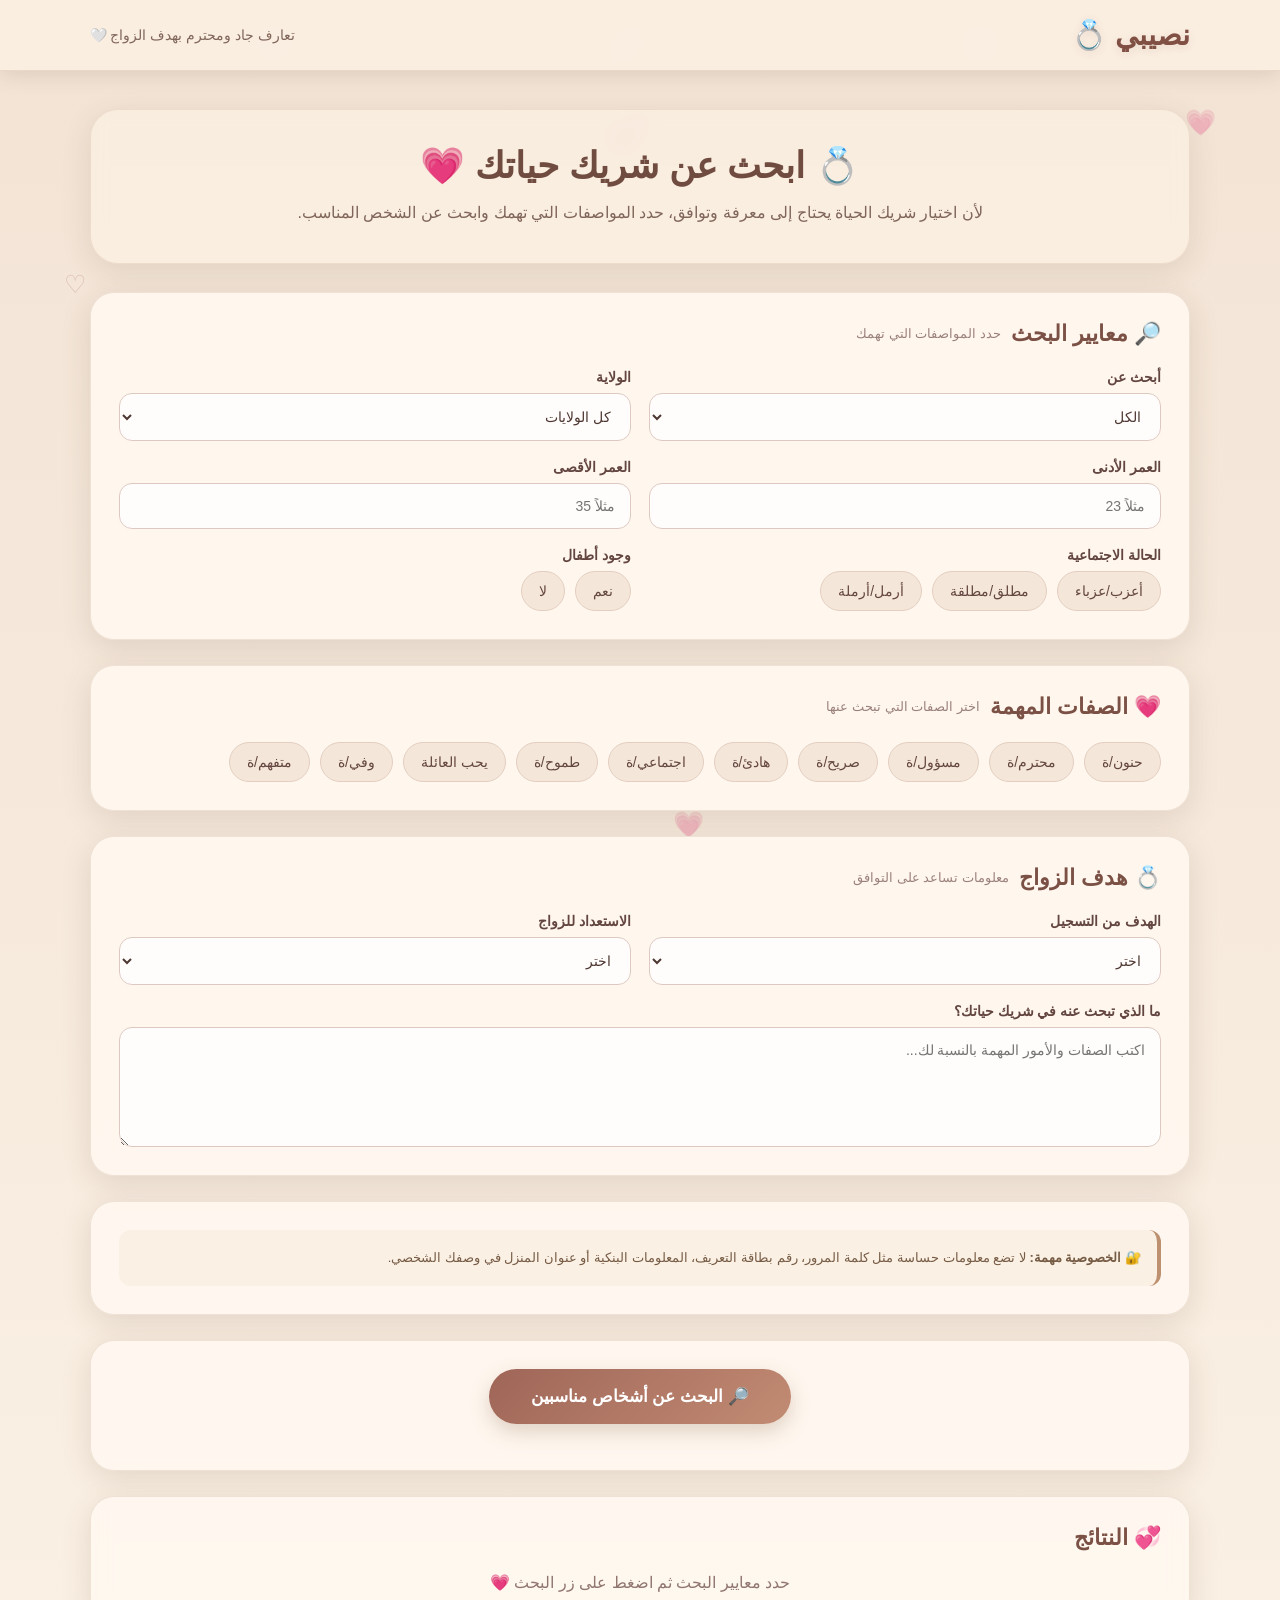
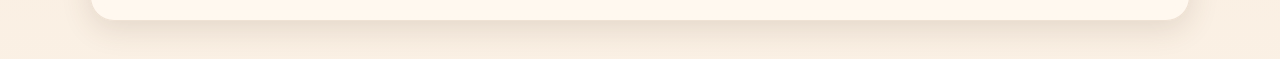
==== commit c234f6de: "Update index.html" ====
--- a/index.html
+++ b/index.html
@@ -2,73 +2,1452 @@
 <html lang="ar" dir="rtl">
 
 <head>
-    <meta charset="UTF-8">
-
-    <meta name="viewport"
-          content="width=device-width, initial-scale=1.0">
-
-    <title>نصيبي 💍</title>
-
-    <link rel="stylesheet" href="style.css">
+  <meta charset="UTF-8">
+  <meta name="viewport" content="width=device-width, initial-scale=1.0">
+
+  <title>نصيبي 💍 | البحث عن شريك الحياة</title>
+
+  <style>
+
+    * {
+      box-sizing: border-box;
+      margin: 0;
+      padding: 0;
+      font-family: Tahoma, Arial, sans-serif;
+    }
+
+    /* =========================
+       الخلفية
+    ========================= */
+
+    body {
+      min-height: 100vh;
+      color: #4b302b;
+
+      background:
+        linear-gradient(
+          rgba(239, 220, 202, 0.80),
+          rgba(250, 239, 226, 0.92)
+        ),
+        url("couple.jpg") center center / cover fixed no-repeat;
+
+      position: relative;
+      overflow-x: hidden;
+    }
+
+    /* قلوب الخلفية */
+
+    body::before {
+      content:
+        "♡  ♥  ♡  💗  ♡  ♥  ♡  💕  ♡  ♥  ♡  💗  ♡  ♥  ♡  💕";
+
+      position: fixed;
+      inset: 0;
+
+      font-size: 32px;
+      line-height: 2.8;
+      letter-spacing: 25px;
+
+      color: rgba(154, 91, 87, 0.18);
+
+      pointer-events: none;
+      z-index: 0;
+
+      overflow: hidden;
+      text-align: center;
+    }
+
+    /* قلوب إضافية */
+
+    .heart {
+      position: fixed;
+      color: rgba(155, 91, 87, 0.28);
+      font-size: 25px;
+      animation: floatHeart 6s infinite ease-in-out;
+      pointer-events: none;
+      z-index: 1;
+    }
+
+    .heart1 {
+      top: 12%;
+      right: 5%;
+    }
+
+    .heart2 {
+      top: 30%;
+      left: 5%;
+      animation-delay: 1s;
+    }
+
+    .heart3 {
+      top: 55%;
+      right: 8%;
+      animation-delay: 2s;
+    }
+
+    .heart4 {
+      top: 75%;
+      left: 8%;
+      animation-delay: 3s;
+    }
+
+    .heart5 {
+      top: 90%;
+      right: 45%;
+      animation-delay: 4s;
+    }
+
+    @keyframes floatHeart {
+
+      0%,100% {
+        transform: translateY(0) rotate(0deg);
+      }
+
+      50% {
+        transform: translateY(-20px) rotate(8deg);
+      }
+
+    }
+
+    /* =========================
+       الشريط العلوي
+    ========================= */
+
+    header {
+
+      background: rgba(250, 239, 226, 0.95);
+
+      backdrop-filter: blur(12px);
+
+      box-shadow:
+        0 3px 20px rgba(91, 62, 45, 0.15);
+
+      padding: 18px 7%;
+
+      display: flex;
+      justify-content: space-between;
+      align-items: center;
+
+      position: sticky;
+      top: 0;
+
+      z-index: 100;
+
+      border-bottom:
+        1px solid rgba(170, 125, 100, 0.20);
+    }
+
+    .logo {
+
+      font-size: 29px;
+      font-weight: bold;
+
+      color: #805044;
+
+      text-shadow:
+        0 2px 8px rgba(120, 70, 55, 0.12);
+    }
+
+    .logo span {
+      color: #b87575;
+    }
+
+    .header-text {
+
+      color: #80665a;
+      font-size: 14px;
+    }
+
+    /* =========================
+       المحتوى
+    ========================= */
+
+    .container {
+
+      width: 92%;
+      max-width: 1100px;
+
+      margin: 38px auto;
+
+      position: relative;
+      z-index: 2;
+    }
+
+    /* =========================
+       المقدمة
+    ========================= */
+
+    .hero {
+
+      text-align: center;
+
+      background:
+        rgba(250, 239, 226, 0.82);
+
+      backdrop-filter: blur(8px);
+
+      padding: 35px 20px;
+
+      border-radius: 28px;
+
+      margin-bottom: 28px;
+
+      box-shadow:
+        0 8px 30px rgba(91, 62, 45, 0.12);
+
+      border:
+        1px solid rgba(177, 135, 105, 0.18);
+    }
+
+    .hero h1 {
+
+      font-size: 36px;
+
+      color: #704b3f;
+
+      margin-bottom: 12px;
+    }
+
+    .hero p {
+
+      color: #80665a;
+
+      font-size: 16px;
+
+      line-height: 1.8;
+    }
+
+    /* =========================
+       البطاقات
+    ========================= */
+
+    .card {
+
+      background:
+        rgba(255, 248, 240, 0.94);
+
+      backdrop-filter: blur(9px);
+
+      border-radius: 24px;
+
+      padding: 28px;
+
+      margin-bottom: 25px;
+
+      box-shadow:
+        0 8px 30px rgba(91, 62, 45, 0.14);
+
+      border:
+        1px solid rgba(177, 135, 105, 0.20);
+    }
+
+    .section-title {
+
+      display: flex;
+
+      align-items: center;
+
+      gap: 10px;
+
+      color: #7b5045;
+
+      font-size: 22px;
+
+      margin-bottom: 22px;
+    }
+
+    .section-title small {
+
+      font-size: 13px;
+
+      color: #9b817b;
+
+      font-weight: normal;
+    }
+
+    /* =========================
+       الشبكة
+    ========================= */
+
+    .grid {
+
+      display: grid;
+
+      grid-template-columns:
+        repeat(2, 1fr);
+
+      gap: 18px;
+    }
+
+    .field {
+
+      display: flex;
+
+      flex-direction: column;
+
+      gap: 8px;
+    }
+
+    .field.full {
+
+      grid-column: 1 / -1;
+    }
+
+    label {
+
+      font-weight: bold;
+
+      font-size: 14px;
+
+      color: #644640;
+    }
+
+    input,
+    select,
+    textarea {
+
+      width: 100%;
+
+      padding: 14px 15px;
+
+      border-radius: 13px;
+
+      border:
+        1px solid #dec9c2;
+
+      background:
+        rgba(255,255,255,0.78);
+
+      color: #4e3732;
+
+      outline: none;
+
+      font-size: 14px;
+
+      transition: 0.25s;
+    }
+
+    input:focus,
+    select:focus,
+    textarea:focus {
+
+      border-color: #b87575;
+
+      box-shadow:
+        0 0 0 3px rgba(184,117,117,0.12);
+    }
+
+    textarea {
+
+      resize: vertical;
+
+      min-height: 120px;
+    }
+
+    /* =========================
+       الاختيارات
+    ========================= */
+
+    .choices {
+
+      display: flex;
+
+      flex-wrap: wrap;
+
+      gap: 10px;
+    }
+
+    .choice {
+
+      position: relative;
+    }
+
+    .choice input {
+
+      display: none;
+    }
+
+    .choice label {
+
+      display: block;
+
+      padding: 11px 17px;
+
+      border-radius: 30px;
+
+      background:
+        #f4e6d9;
+
+      border:
+        1px solid #e3cec0;
+
+      cursor: pointer;
+
+      transition: 0.25s;
+
+      font-weight: normal;
+    }
+
+    .choice input:checked + label {
+
+      background:
+        linear-gradient(
+          135deg,
+          #a87562,
+          #c58a7c
+        );
+
+      color: white;
+
+      border-color: #a87562;
+
+      transform:
+        translateY(-2px);
+
+      box-shadow:
+        0 5px 12px
+        rgba(140, 88, 70, 0.18);
+    }
+
+    /* =========================
+       الخصوصية
+    ========================= */
+
+    .privacy {
+
+      background:
+        rgba(250, 239, 226, 0.9);
+
+      border-right:
+        4px solid #bd9170;
+
+      padding: 16px;
+
+      border-radius: 12px;
+
+      color: #765b45;
+
+      font-size: 13px;
+
+      line-height: 1.9;
+    }
+
+    /* =========================
+       زر البحث
+    ========================= */
+
+    .search-area {
+
+      text-align: center;
+    }
+
+    .search-btn {
+
+      border: none;
+
+      padding: 17px 42px;
+
+      border-radius: 35px;
+
+      background:
+        linear-gradient(
+          135deg,
+          #9f6658,
+          #c28b73
+        );
+
+      color: white;
+
+      font-size: 17px;
+
+      font-weight: bold;
+
+      cursor: pointer;
+
+      box-shadow:
+        0 8px 20px
+        rgba(130, 88, 68, 0.25);
+
+      transition: 0.25s;
+    }
+
+    .search-btn:hover {
+
+      transform:
+        translateY(-3px);
+
+      box-shadow:
+        0 12px 25px
+        rgba(130, 88, 68, 0.32);
+    }
+
+    #message {
+
+      text-align: center;
+
+      margin-top: 18px;
+
+      color: #8a5a53;
+
+      font-weight: bold;
+    }
+
+    /* =========================
+       النتائج
+    ========================= */
+
+    #results {
+
+      display: grid;
+
+      grid-template-columns:
+        repeat(
+          auto-fit,
+          minmax(260px, 1fr)
+        );
+
+      gap: 20px;
+
+      margin-top: 20px;
+    }
+
+    .profile {
+
+      background:
+        rgba(255,255,255,0.94);
+
+      border-radius: 22px;
+
+      overflow: hidden;
+
+      box-shadow:
+        0 8px 25px
+        rgba(70,40,35,0.10);
+
+      border:
+        1px solid #eadbd2;
+    }
+
+    .profile-top {
+
+      padding: 25px;
+
+      text-align: center;
+
+      background:
+        linear-gradient(
+          135deg,
+          #f0ded0,
+          #f5e9dc
+        );
+    }
+
+    .avatar {
+
+      width: 90px;
+      height: 90px;
+
+      margin: auto;
+
+      border-radius: 50%;
+
+      display: flex;
+
+      align-items: center;
+      justify-content: center;
+
+      background: #fff;
+
+      font-size: 40px;
+
+      border:
+        4px solid white;
+
+      box-shadow:
+        0 4px 15px
+        rgba(0,0,0,0.08);
+    }
+
+    .profile-body {
+
+      padding: 20px;
+    }
+
+    .profile-body h3 {
+
+      color: #6d4148;
+
+      margin-bottom: 8px;
+    }
+
+    .profile-info {
+
+      color: #78615b;
+
+      font-size: 14px;
+
+      line-height: 1.9;
+    }
+
+    .profile-buttons {
+
+      display: flex;
+
+      gap: 10px;
+
+      margin-top: 15px;
+    }
+
+    .profile-buttons button {
+
+      flex: 1;
+
+      border: none;
+
+      padding: 11px;
+
+      border-radius: 12px;
+
+      cursor: pointer;
+
+      font-weight: bold;
+
+      transition: 0.2s;
+    }
+
+    .profile-buttons button:hover {
+
+      transform:
+        translateY(-2px);
+    }
+
+    .like {
+
+      background:
+        #f0d4d5;
+
+      color:
+        #914b5a;
+    }
+
+    .contact {
+
+      background:
+        #eadbcf;
+
+      color:
+        #6c4d42;
+    }
+
+    /* =========================
+       الهاتف
+    ========================= */
+
+    @media (max-width: 700px) {
+
+      header {
+
+        padding:
+          15px 5%;
+      }
+
+      .logo {
+
+        font-size: 23px;
+      }
+
+      .header-text {
+
+        display: none;
+      }
+
+      .hero h1 {
+
+        font-size: 27px;
+      }
+
+      .grid {
+
+        grid-template-columns:
+          1fr;
+      }
+
+      .field.full {
+
+        grid-column: auto;
+      }
+
+      .card {
+
+        padding: 20px;
+
+        border-radius: 19px;
+      }
+
+      .section-title {
+
+        font-size: 19px;
+
+        flex-wrap: wrap;
+      }
+
+      .search-btn {
+
+        width: 100%;
+      }
+
+      body::before {
+
+        font-size: 23px;
+
+        letter-spacing: 12px;
+      }
+    }
+
+  </style>
+
 </head>
 
 <body>
 
-    <div class="hero">
-
-        <h1>نصيبي 💍</h1>
-
-        <p>
-            ابحث عن شريك حياة يشاركك القيم والأحلام.
+  <!-- قلوب إضافية -->
+
+  <div class="heart heart1">💗</div>
+  <div class="heart heart2">♡</div>
+  <div class="heart heart3">💕</div>
+  <div class="heart heart4">♥</div>
+  <div class="heart heart5">💗</div>
+
+
+  <!-- =========================
+       HEADER
+  ========================= -->
+
+  <header>
+
+    <div class="logo">
+      نصيبي <span>💍</span>
+    </div>
+
+    <div class="header-text">
+      تعارف جاد ومحترم بهدف الزواج 🤍
+    </div>
+
+  </header>
+
+
+  <!-- =========================
+       MAIN
+  ========================= -->
+
+  <main class="container">
+
+
+    <!-- المقدمة -->
+
+    <section class="hero">
+
+      <h1>
+        💍 ابحث عن شريك حياتك 💗
+      </h1>
+
+      <p>
+        لأن اختيار شريك الحياة يحتاج إلى معرفة وتوافق،
+        حدد المواصفات التي تهمك وابحث عن الشخص المناسب.
+      </p>
+
+    </section>
+
+
+    <!-- =========================
+         معايير البحث
+    ========================= -->
+
+    <section class="card">
+
+      <h2 class="section-title">
+
+        🔎 معايير البحث
+
+        <small>
+          حدد المواصفات التي تهمك
+        </small>
+
+      </h2>
+
+
+      <div class="grid">
+
+
+        <div class="field">
+
+          <label>
+            أبحث عن
+          </label>
+
+          <select id="searchGender">
+
+            <option value="">
+              الكل
+            </option>
+
+            <option value="رجل">
+              رجل
+            </option>
+
+            <option value="امرأة">
+              امرأة
+            </option>
+
+          </select>
+
+        </div>
+
+
+        <div class="field">
+
+          <label>
+            الولاية
+          </label>
+
+          <select id="searchWilaya">
+
+            <option value="">
+              كل الولايات
+            </option>
+
+            <option>أدرار</option>
+            <option>الشلف</option>
+            <option>الأغواط</option>
+            <option>أم البواقي</option>
+            <option>باتنة</option>
+            <option>بجاية</option>
+            <option>بسكرة</option>
+            <option>بشار</option>
+            <option>البليدة</option>
+            <option>البويرة</option>
+            <option>تمنراست</option>
+            <option>تبسة</option>
+            <option>تلمسان</option>
+            <option>تيارت</option>
+            <option>تيزي وزو</option>
+            <option>الجزائر</option>
+            <option>جيجل</option>
+            <option>سطيف</option>
+            <option>سعيدة</option>
+            <option>سكيكدة</option>
+            <option>سيدي بلعباس</option>
+            <option>عنابة</option>
+            <option>قالمة</option>
+            <option>قسنطينة</option>
+            <option>المدية</option>
+            <option>مستغانم</option>
+            <option>المسيلة</option>
+            <option>معسكر</option>
+            <option>ورقلة</option>
+            <option>وهران</option>
+            <option>البيض</option>
+            <option>برج بوعريريج</option>
+            <option>بومرداس</option>
+            <option>الطارف</option>
+            <option>تندوف</option>
+            <option>تيسمسيلت</option>
+            <option>الوادي</option>
+            <option>خنشلة</option>
+            <option>سوق أهراس</option>
+            <option>تيبازة</option>
+            <option>ميلة</option>
+            <option>عين الدفلى</option>
+            <option>النعامة</option>
+            <option>عين تموشنت</option>
+            <option>غرداية</option>
+            <option>غليزان</option>
+
+          </select>
+
+        </div>
+
+
+        <div class="field">
+
+          <label>
+            العمر الأدنى
+          </label>
+
+          <input
+            id="minAge"
+            type="number"
+            min="18"
+            max="100"
+            placeholder="مثلاً 23"
+          >
+
+        </div>
+
+
+        <div class="field">
+
+          <label>
+            العمر الأقصى
+          </label>
+
+          <input
+            id="maxAge"
+            type="number"
+            min="18"
+            max="100"
+            placeholder="مثلاً 35"
+          >
+
+        </div>
+
+
+        <div class="field">
+
+          <label>
+            الحالة الاجتماعية
+          </label>
+
+          <div class="choices">
+
+            <div class="choice">
+
+              <input
+                type="checkbox"
+                id="single"
+              >
+
+              <label for="single">
+                أعزب/عزباء
+              </label>
+
+            </div>
+
+
+            <div class="choice">
+
+              <input
+                type="checkbox"
+                id="divorced"
+              >
+
+              <label for="divorced">
+                مطلق/مطلقة
+              </label>
+
+            </div>
+
+
+            <div class="choice">
+
+              <input
+                type="checkbox"
+                id="widowed"
+              >
+
+              <label for="widowed">
+                أرمل/أرملة
+              </label>
+
+            </div>
+
+          </div>
+
+        </div>
+
+
+        <div class="field">
+
+          <label>
+            وجود أطفال
+          </label>
+
+          <div class="choices">
+
+            <div class="choice">
+
+              <input
+                type="radio"
+                name="children"
+                id="childrenYes"
+              >
+
+              <label for="childrenYes">
+                نعم
+              </label>
+
+            </div>
+
+
+            <div class="choice">
+
+              <input
+                type="radio"
+                name="children"
+                id="childrenNo"
+              >
+
+              <label for="childrenNo">
+                لا
+              </label>
+
+            </div>
+
+          </div>
+
+        </div>
+
+      </div>
+
+    </section>
+
+
+    <!-- =========================
+         الصفات
+    ========================= -->
+
+    <section class="card">
+
+      <h2 class="section-title">
+
+        💗 الصفات المهمة
+
+        <small>
+          اختر الصفات التي تبحث عنها
+        </small>
+
+      </h2>
+
+
+      <div class="choices">
+
+
+        <div class="choice">
+          <input type="checkbox" id="kind">
+          <label for="kind">حنون/ة</label>
+        </div>
+
+
+        <div class="choice">
+          <input type="checkbox" id="respect">
+          <label for="respect">محترم/ة</label>
+        </div>
+
+
+        <div class="choice">
+          <input type="checkbox" id="responsible">
+          <label for="responsible">مسؤول/ة</label>
+        </div>
+
+
+        <div class="choice">
+          <input type="checkbox" id="honest">
+          <label for="honest">صريح/ة</label>
+        </div>
+
+
+        <div class="choice">
+          <input type="checkbox" id="calm">
+          <label for="calm">هادئ/ة</label>
+        </div>
+
+
+        <div class="choice">
+          <input type="checkbox" id="social">
+          <label for="social">اجتماعي/ة</label>
+        </div>
+
+
+        <div class="choice">
+          <input type="checkbox" id="ambitious">
+          <label for="ambitious">طموح/ة</label>
+        </div>
+
+
+        <div class="choice">
+          <input type="checkbox" id="family">
+          <label for="family">يحب العائلة</label>
+        </div>
+
+
+        <div class="choice">
+          <input type="checkbox" id="loyal">
+          <label for="loyal">وفي/ة</label>
+        </div>
+
+
+        <div class="choice">
+          <input type="checkbox" id="understanding">
+          <label for="understanding">متفهم/ة</label>
+        </div>
+
+
+      </div>
+
+    </section>
+
+
+    <!-- =========================
+         هدف الزواج
+    ========================= -->
+
+    <section class="card">
+
+      <h2 class="section-title">
+
+        💍 هدف الزواج
+
+        <small>
+          معلومات تساعد على التوافق
+        </small>
+
+      </h2>
+
+
+      <div class="grid">
+
+
+        <div class="field">
+
+          <label>
+            الهدف من التسجيل
+          </label>
+
+          <select id="marriageGoal">
+
+            <option value="">
+              اختر
+            </option>
+
+            <option>
+              الزواج الجاد
+            </option>
+
+            <option>
+              التعارف بنية الزواج
+            </option>
+
+            <option>
+              البحث عن شريك مناسب
+            </option>
+
+          </select>
+
+        </div>
+
+
+        <div class="field">
+
+          <label>
+            الاستعداد للزواج
+          </label>
+
+          <select id="marriageReady">
+
+            <option value="">
+              اختر
+            </option>
+
+            <option>
+              جاهز/ة حاليًا
+            </option>
+
+            <option>
+              خلال سنة
+            </option>
+
+            <option>
+              خلال سنتين
+            </option>
+
+            <option>
+              غير محدد
+            </option>
+
+          </select>
+
+        </div>
+
+
+        <div class="field full">
+
+          <label>
+            ما الذي تبحث عنه في شريك حياتك؟
+          </label>
+
+          <textarea
+            id="partnerDescription"
+            placeholder="اكتب الصفات والأمور المهمة بالنسبة لك..."
+          ></textarea>
+
+        </div>
+
+
+      </div>
+
+    </section>
+
+
+    <!-- =========================
+         الخصوصية
+    ========================= -->
+
+    <section class="card">
+
+      <div class="privacy">
+
+        🔐
+        <strong>
+          الخصوصية مهمة:
+        </strong>
+
+        لا تضع معلومات حساسة مثل كلمة المرور،
+        رقم بطاقة التعريف، المعلومات البنكية
+        أو عنوان المنزل في وصفك الشخصي.
+
+      </div>
+
+    </section>
+
+
+    <!-- =========================
+         البحث
+    ========================= -->
+
+    <section class="card search-area">
+
+      <button
+        class="search-btn"
+        onclick="searchProfiles()"
+      >
+
+        🔎
+        البحث عن أشخاص مناسبين
+
+      </button>
+
+
+      <div id="message"></div>
+
+    </section>
+
+
+    <!-- =========================
+         النتائج
+    ========================= -->
+
+    <section class="card">
+
+      <h2 class="section-title">
+
+        💞 النتائج
+
+      </h2>
+
+
+      <div id="results">
+
+        <p
+          style="
+            text-align:center;
+            width:100%;
+            color:#90766f;
+          "
+        >
+
+          حدد معايير البحث ثم اضغط على زر البحث 💗
+
         </p>
 
-        <p>
-            💗 تعارف جاد ومحترم بهدف بناء حياة مستقرة 💗
-        </p>
-
-
-        <!-- إنشاء حساب -->
-
-        <a href="register.html">
-
-            <button>
-                📝 إنشاء حساب
-            </button>
-
-        </a>
-
-
-        <!-- تسجيل الدخول -->
-
-        <a href="login.html">
-
-            <button>
-                🔐 تسجيل الدخول
-            </button>
-
-        </a>
-
-
-        <!-- البحث -->
-
-        <a href="search.html">
-
-            <button>
-                🔎 البحث عن شريك
-            </button>
-
-        </a>
-
-    </div>
-
-
-    <script>
-
-        console.log(
-            "💍 مرحبًا بك في نصيبي"
+      </div>
+
+    </section>
+
+
+  </main>
+
+
+  <!-- =========================
+       JAVASCRIPT
+  ========================= -->
+
+  <script>
+
+    function searchProfiles() {
+
+      const gender =
+        document.getElementById(
+          "searchGender"
+        ).value;
+
+
+      const wilaya =
+        document.getElementById(
+          "searchWilaya"
+        ).value;
+
+
+      const minAge =
+        document.getElementById(
+          "minAge"
+        ).value;
+
+
+      const maxAge =
+        document.getElementById(
+          "maxAge"
+        ).value;
+
+
+      const results =
+        document.getElementById(
+          "results"
         );
 
-    </script>
+
+      const message =
+        document.getElementById(
+          "message"
+        );
+
+
+      /* التأكد من العمر */
+
+      if (
+        minAge &&
+        maxAge &&
+        Number(minAge) > Number(maxAge)
+      ) {
+
+        message.textContent =
+          "⚠️ العمر الأدنى لا يمكن أن يكون أكبر من العمر الأقصى.";
+
+        return;
+      }
+
+
+      message.textContent =
+        "🔎 جاري البحث...";
+
+
+      results.innerHTML = "";
+
+
+      setTimeout(() => {
+
+
+        message.textContent =
+          "💗 تم تطبيق معايير البحث.";
+
+
+        results.innerHTML = `
+
+          <div class="profile">
+
+            <div class="profile-top">
+
+              <div class="avatar">
+                👤
+              </div>
+
+            </div>
+
+
+            <div class="profile-body">
+
+              <h3>
+                مثال على الملف الشخصي
+              </h3>
+
+
+              <div class="profile-info">
+
+                📍 الولاية:
+                ${wilaya || "غير محددة"}
+
+                <br>
+
+                🎂 العمر:
+                ${minAge || "18"}
+                -
+                ${maxAge || "40"}
+
+                <br>
+
+                💍 الهدف:
+                الزواج الجاد
+
+                <br>
+
+                💗 التعارف:
+                بنية الزواج
+
+              </div>
+
+
+              <div class="profile-buttons">
+
+
+                <button
+                  class="like"
+                  onclick="likeProfile(this)"
+                >
+
+                  ❤️ إعجاب
+
+                </button>
+
+
+                <button
+                  class="contact"
+                  onclick="contactProfile()"
+                >
+
+                  💬 تواصل
+
+                </button>
+
+
+              </div>
+
+            </div>
+
+          </div>
+
+        `;
+
+      }, 700);
+
+    }
+
+
+    /* الإعجاب */
+
+    function likeProfile(button) {
+
+      button.textContent =
+        "💗 تم الإعجاب";
+
+      button.style.background =
+        "#b87575";
+
+      button.style.color =
+        "white";
+
+    }
+
+
+    /* التواصل */
+
+    function contactProfile() {
+
+      alert(
+        "💬 ميزة التواصل سنربطها لاحقًا بنظام المحادثة."
+      );
+
+    }
+
+  </script>
 
 </body>
 
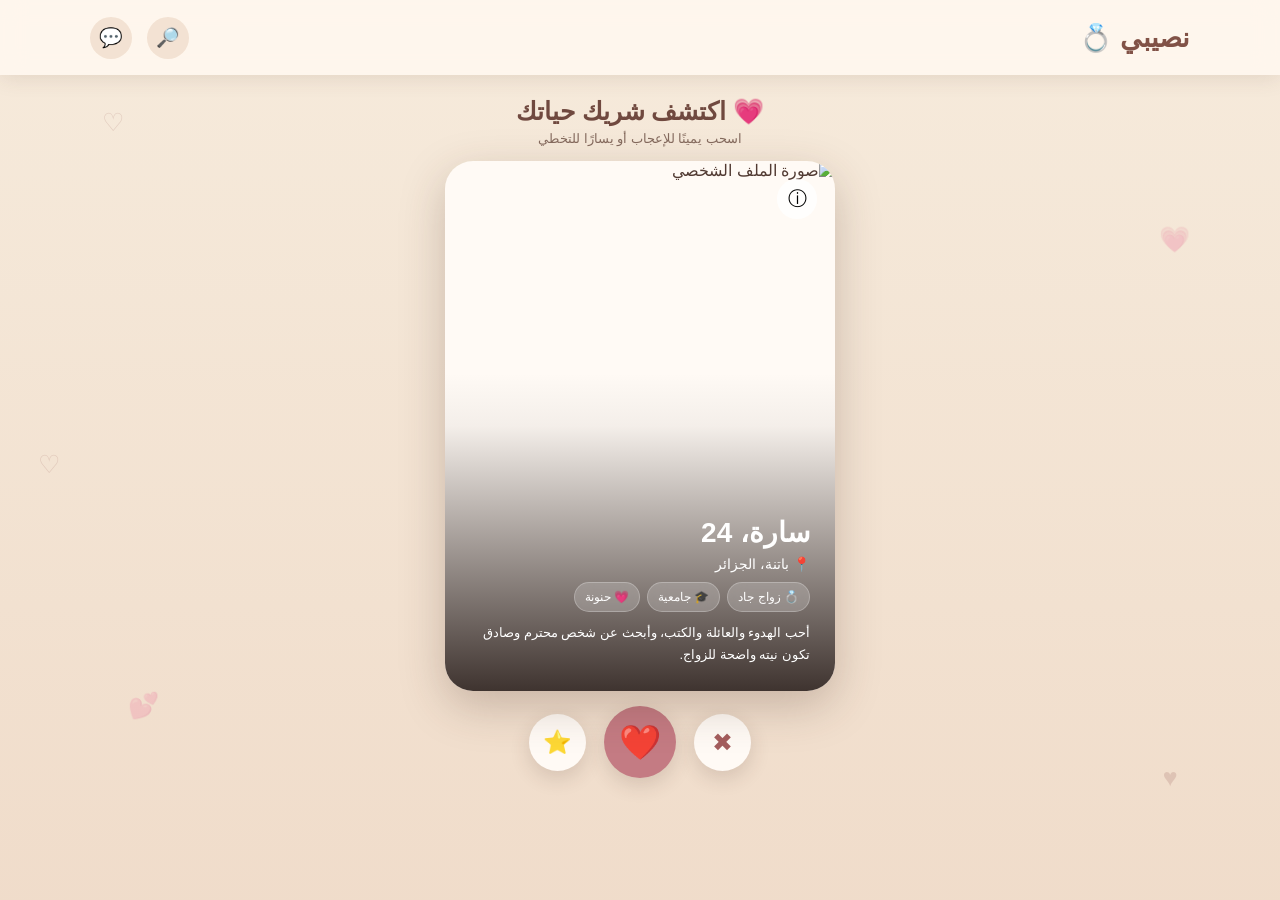
==== commit 4c4de7a2: "Update index.html" ====
--- a/index.html
+++ b/index.html
@@ -1,1454 +1,909 @@
 <!DOCTYPE html>
 <html lang="ar" dir="rtl">
-
 <head>
-  <meta charset="UTF-8">
-  <meta name="viewport" content="width=device-width, initial-scale=1.0">
-
-  <title>نصيبي 💍 | البحث عن شريك الحياة</title>
-
-  <style>
-
-    * {
-      box-sizing: border-box;
-      margin: 0;
-      padding: 0;
-      font-family: Tahoma, Arial, sans-serif;
-    }
-
-    /* =========================
-       الخلفية
-    ========================= */
-
-    body {
-      min-height: 100vh;
-      color: #4b302b;
-
-      background:
+<meta charset="UTF-8">
+<meta name="viewport" content="width=device-width, initial-scale=1.0">
+
+<title>نصيبي 💍</title>
+
+<style>
+* {
+    box-sizing: border-box;
+    margin: 0;
+    padding: 0;
+    font-family: Tahoma, Arial, sans-serif;
+}
+
+body {
+    min-height: 100vh;
+    background:
+        linear-gradient(rgba(245,232,215,.88), rgba(239,218,199,.94)),
+        url("couple.jpg") center/cover fixed;
+    overflow: hidden;
+    color: #513a32;
+}
+
+/* قلوب الخلفية */
+.bg-heart {
+    position: fixed;
+    color: rgba(151,91,86,.20);
+    font-size: 25px;
+    pointer-events: none;
+    animation: float 5s ease-in-out infinite;
+}
+
+.h1 { top: 12%; left: 8%; }
+.h2 { top: 25%; right: 7%; animation-delay: 1s; }
+.h3 { bottom: 20%; left: 10%; animation-delay: 2s; }
+.h4 { bottom: 12%; right: 8%; animation-delay: 3s; }
+.h5 { top: 50%; left: 3%; animation-delay: 1.5s; }
+
+@keyframes float {
+    0%,100% {
+        transform: translateY(0) rotate(0);
+    }
+
+    50% {
+        transform: translateY(-18px) rotate(8deg);
+    }
+}
+
+/* الهيدر */
+header {
+    height: 75px;
+    background: rgba(255,248,239,.90);
+    backdrop-filter: blur(12px);
+    display: flex;
+    justify-content: space-between;
+    align-items: center;
+    padding: 0 7%;
+    box-shadow: 0 3px 20px rgba(90,60,45,.12);
+    position: relative;
+    z-index: 20;
+}
+
+.logo {
+    font-size: 27px;
+    font-weight: bold;
+    color: #815247;
+}
+
+.logo span {
+    color: #b66f78;
+}
+
+.header-icons {
+    display: flex;
+    gap: 15px;
+}
+
+.header-icons button {
+    border: none;
+    background: #f3e2d3;
+    width: 42px;
+    height: 42px;
+    border-radius: 50%;
+    cursor: pointer;
+    font-size: 19px;
+}
+
+/* المحتوى */
+.container {
+    height: calc(100vh - 75px);
+    display: flex;
+    flex-direction: column;
+    align-items: center;
+    padding-top: 22px;
+}
+
+.title {
+    text-align: center;
+    margin-bottom: 15px;
+}
+
+.title h1 {
+    color: #70493f;
+    font-size: 25px;
+}
+
+.title p {
+    color: #856b5e;
+    font-size: 13px;
+    margin-top: 5px;
+}
+
+/* منطقة الكروت */
+.card-area {
+    width: min(390px, 90vw);
+    height: 530px;
+    position: relative;
+}
+
+/* الكارت */
+.profile-card {
+    position: absolute;
+    width: 100%;
+    height: 100%;
+    background: #fffaf5;
+    border-radius: 28px;
+    overflow: hidden;
+    box-shadow: 0 15px 45px rgba(74,48,37,.25);
+    user-select: none;
+    touch-action: none;
+    cursor: grab;
+    transition: transform .35s ease, opacity .35s ease;
+}
+
+.profile-card:active {
+    cursor: grabbing;
+}
+
+.profile-image {
+    width: 100%;
+    height: 100%;
+    object-fit: cover;
+}
+
+/* طبقة فوق الصورة */
+.profile-overlay {
+    position: absolute;
+    inset: 0;
+
+    background:
         linear-gradient(
-          rgba(239, 220, 202, 0.80),
-          rgba(250, 239, 226, 0.92)
-        ),
-        url("couple.jpg") center center / cover fixed no-repeat;
-
-      position: relative;
-      overflow-x: hidden;
-    }
-
-    /* قلوب الخلفية */
-
-    body::before {
-      content:
-        "♡  ♥  ♡  💗  ♡  ♥  ♡  💕  ♡  ♥  ♡  💗  ♡  ♥  ♡  💕";
-
-      position: fixed;
-      inset: 0;
-
-      font-size: 32px;
-      line-height: 2.8;
-      letter-spacing: 25px;
-
-      color: rgba(154, 91, 87, 0.18);
-
-      pointer-events: none;
-      z-index: 0;
-
-      overflow: hidden;
-      text-align: center;
-    }
-
-    /* قلوب إضافية */
-
-    .heart {
-      position: fixed;
-      color: rgba(155, 91, 87, 0.28);
-      font-size: 25px;
-      animation: floatHeart 6s infinite ease-in-out;
-      pointer-events: none;
-      z-index: 1;
-    }
-
-    .heart1 {
-      top: 12%;
-      right: 5%;
-    }
-
-    .heart2 {
-      top: 30%;
-      left: 5%;
-      animation-delay: 1s;
-    }
-
-    .heart3 {
-      top: 55%;
-      right: 8%;
-      animation-delay: 2s;
-    }
-
-    .heart4 {
-      top: 75%;
-      left: 8%;
-      animation-delay: 3s;
-    }
-
-    .heart5 {
-      top: 90%;
-      right: 45%;
-      animation-delay: 4s;
-    }
-
-    @keyframes floatHeart {
-
-      0%,100% {
-        transform: translateY(0) rotate(0deg);
-      }
-
-      50% {
-        transform: translateY(-20px) rotate(8deg);
-      }
-
-    }
-
-    /* =========================
-       الشريط العلوي
-    ========================= */
+            transparent 40%,
+            rgba(36,24,20,.05) 50%,
+            rgba(36,24,20,.88) 100%
+        );
+}
+
+/* معلومات الشخص */
+.profile-info {
+    position: absolute;
+    bottom: 0;
+    right: 0;
+    left: 0;
+    padding: 25px;
+    color: white;
+}
+
+.name {
+    font-size: 28px;
+    font-weight: bold;
+    margin-bottom: 7px;
+}
+
+.location {
+    font-size: 14px;
+    margin-bottom: 10px;
+}
+
+.badges {
+    display: flex;
+    flex-wrap: wrap;
+    gap: 7px;
+    margin-bottom: 10px;
+}
+
+.badge {
+    background: rgba(255,255,255,.20);
+    backdrop-filter: blur(8px);
+    border: 1px solid rgba(255,255,255,.25);
+    padding: 7px 10px;
+    border-radius: 20px;
+    font-size: 12px;
+}
+
+.description {
+    font-size: 13px;
+    line-height: 1.7;
+}
+
+/* زر التفاصيل */
+.details {
+    position: absolute;
+    top: 18px;
+    right: 18px;
+    width: 40px;
+    height: 40px;
+    border-radius: 50%;
+    border: none;
+    background: rgba(255,255,255,.85);
+    cursor: pointer;
+    font-size: 19px;
+}
+
+/* أزرار السوايب */
+.actions {
+    display: flex;
+    align-items: center;
+    justify-content: center;
+    gap: 18px;
+    margin-top: 15px;
+}
+
+.action {
+    border: none;
+    background: #fffaf5;
+    border-radius: 50%;
+    cursor: pointer;
+    display: flex;
+    justify-content: center;
+    align-items: center;
+    box-shadow: 0 7px 20px rgba(70,45,35,.16);
+    transition: .2s;
+}
+
+.action:hover {
+    transform: scale(1.1);
+}
+
+.skip {
+    width: 57px;
+    height: 57px;
+    font-size: 25px;
+    color: #a45d5d;
+}
+
+.like {
+    width: 72px;
+    height: 72px;
+    font-size: 34px;
+    background: #c47b83;
+    color: white;
+}
+
+.info {
+    width: 57px;
+    height: 57px;
+    font-size: 23px;
+    color: #a87562;
+}
+
+/* رسائل السوايب */
+.swipe-label {
+    position: absolute;
+    top: 35px;
+    padding: 10px 18px;
+    border: 3px solid white;
+    border-radius: 12px;
+    font-size: 24px;
+    font-weight: bold;
+    z-index: 5;
+    opacity: 0;
+}
+
+.like-label {
+    right: 20px;
+    color: #fff;
+    background: rgba(196,123,131,.8);
+}
+
+.no-label {
+    left: 20px;
+    color: #fff;
+    background: rgba(150,91,86,.8);
+}
+
+/* شاشة النهاية */
+.no-more {
+    display: none;
+    text-align: center;
+    background: rgba(255,250,245,.92);
+    padding: 35px 25px;
+    border-radius: 25px;
+    box-shadow: 0 10px 30px rgba(70,45,35,.15);
+}
+
+.no-more h2 {
+    color: #795044;
+    margin-bottom: 10px;
+}
+
+.no-more p {
+    color: #80685e;
+    line-height: 1.8;
+}
+
+.restart {
+    margin-top: 18px;
+    padding: 12px 25px;
+    border: none;
+    border-radius: 25px;
+    background: #b87575;
+    color: white;
+    cursor: pointer;
+    font-weight: bold;
+}
+
+/* الهاتف */
+@media(max-width:600px) {
 
     header {
-
-      background: rgba(250, 239, 226, 0.95);
-
-      backdrop-filter: blur(12px);
-
-      box-shadow:
-        0 3px 20px rgba(91, 62, 45, 0.15);
-
-      padding: 18px 7%;
-
-      display: flex;
-      justify-content: space-between;
-      align-items: center;
-
-      position: sticky;
-      top: 0;
-
-      z-index: 100;
-
-      border-bottom:
-        1px solid rgba(170, 125, 100, 0.20);
+        padding: 0 5%;
     }
 
     .logo {
-
-      font-size: 29px;
-      font-weight: bold;
-
-      color: #805044;
-
-      text-shadow:
-        0 2px 8px rgba(120, 70, 55, 0.12);
-    }
-
-    .logo span {
-      color: #b87575;
-    }
-
-    .header-text {
-
-      color: #80665a;
-      font-size: 14px;
-    }
-
-    /* =========================
-       المحتوى
-    ========================= */
+        font-size: 23px;
+    }
 
     .container {
-
-      width: 92%;
-      max-width: 1100px;
-
-      margin: 38px auto;
-
-      position: relative;
-      z-index: 2;
-    }
-
-    /* =========================
-       المقدمة
-    ========================= */
-
-    .hero {
-
-      text-align: center;
-
-      background:
-        rgba(250, 239, 226, 0.82);
-
-      backdrop-filter: blur(8px);
-
-      padding: 35px 20px;
-
-      border-radius: 28px;
-
-      margin-bottom: 28px;
-
-      box-shadow:
-        0 8px 30px rgba(91, 62, 45, 0.12);
-
-      border:
-        1px solid rgba(177, 135, 105, 0.18);
-    }
-
-    .hero h1 {
-
-      font-size: 36px;
-
-      color: #704b3f;
-
-      margin-bottom: 12px;
-    }
-
-    .hero p {
-
-      color: #80665a;
-
-      font-size: 16px;
-
-      line-height: 1.8;
-    }
-
-    /* =========================
-       البطاقات
-    ========================= */
-
-    .card {
-
-      background:
-        rgba(255, 248, 240, 0.94);
-
-      backdrop-filter: blur(9px);
-
-      border-radius: 24px;
-
-      padding: 28px;
-
-      margin-bottom: 25px;
-
-      box-shadow:
-        0 8px 30px rgba(91, 62, 45, 0.14);
-
-      border:
-        1px solid rgba(177, 135, 105, 0.20);
-    }
-
-    .section-title {
-
-      display: flex;
-
-      align-items: center;
-
-      gap: 10px;
-
-      color: #7b5045;
-
-      font-size: 22px;
-
-      margin-bottom: 22px;
-    }
-
-    .section-title small {
-
-      font-size: 13px;
-
-      color: #9b817b;
-
-      font-weight: normal;
-    }
-
-    /* =========================
-       الشبكة
-    ========================= */
-
-    .grid {
-
-      display: grid;
-
-      grid-template-columns:
-        repeat(2, 1fr);
-
-      gap: 18px;
-    }
-
-    .field {
-
-      display: flex;
-
-      flex-direction: column;
-
-      gap: 8px;
-    }
-
-    .field.full {
-
-      grid-column: 1 / -1;
-    }
-
-    label {
-
-      font-weight: bold;
-
-      font-size: 14px;
-
-      color: #644640;
-    }
-
-    input,
-    select,
-    textarea {
-
-      width: 100%;
-
-      padding: 14px 15px;
-
-      border-radius: 13px;
-
-      border:
-        1px solid #dec9c2;
-
-      background:
-        rgba(255,255,255,0.78);
-
-      color: #4e3732;
-
-      outline: none;
-
-      font-size: 14px;
-
-      transition: 0.25s;
-    }
-
-    input:focus,
-    select:focus,
-    textarea:focus {
-
-      border-color: #b87575;
-
-      box-shadow:
-        0 0 0 3px rgba(184,117,117,0.12);
-    }
-
-    textarea {
-
-      resize: vertical;
-
-      min-height: 120px;
-    }
-
-    /* =========================
-       الاختيارات
-    ========================= */
-
-    .choices {
-
-      display: flex;
-
-      flex-wrap: wrap;
-
-      gap: 10px;
-    }
-
-    .choice {
-
-      position: relative;
-    }
-
-    .choice input {
-
-      display: none;
-    }
-
-    .choice label {
-
-      display: block;
-
-      padding: 11px 17px;
-
-      border-radius: 30px;
-
-      background:
-        #f4e6d9;
-
-      border:
-        1px solid #e3cec0;
-
-      cursor: pointer;
-
-      transition: 0.25s;
-
-      font-weight: normal;
-    }
-
-    .choice input:checked + label {
-
-      background:
-        linear-gradient(
-          135deg,
-          #a87562,
-          #c58a7c
-        );
-
-      color: white;
-
-      border-color: #a87562;
-
-      transform:
-        translateY(-2px);
-
-      box-shadow:
-        0 5px 12px
-        rgba(140, 88, 70, 0.18);
-    }
-
-    /* =========================
-       الخصوصية
-    ========================= */
-
-    .privacy {
-
-      background:
-        rgba(250, 239, 226, 0.9);
-
-      border-right:
-        4px solid #bd9170;
-
-      padding: 16px;
-
-      border-radius: 12px;
-
-      color: #765b45;
-
-      font-size: 13px;
-
-      line-height: 1.9;
-    }
-
-    /* =========================
-       زر البحث
-    ========================= */
-
-    .search-area {
-
-      text-align: center;
-    }
-
-    .search-btn {
-
-      border: none;
-
-      padding: 17px 42px;
-
-      border-radius: 35px;
-
-      background:
-        linear-gradient(
-          135deg,
-          #9f6658,
-          #c28b73
-        );
-
-      color: white;
-
-      font-size: 17px;
-
-      font-weight: bold;
-
-      cursor: pointer;
-
-      box-shadow:
-        0 8px 20px
-        rgba(130, 88, 68, 0.25);
-
-      transition: 0.25s;
-    }
-
-    .search-btn:hover {
-
-      transform:
-        translateY(-3px);
-
-      box-shadow:
-        0 12px 25px
-        rgba(130, 88, 68, 0.32);
-    }
-
-    #message {
-
-      text-align: center;
-
-      margin-top: 18px;
-
-      color: #8a5a53;
-
-      font-weight: bold;
-    }
-
-    /* =========================
-       النتائج
-    ========================= */
-
-    #results {
-
-      display: grid;
-
-      grid-template-columns:
-        repeat(
-          auto-fit,
-          minmax(260px, 1fr)
-        );
-
-      gap: 20px;
-
-      margin-top: 20px;
-    }
-
-    .profile {
-
-      background:
-        rgba(255,255,255,0.94);
-
-      border-radius: 22px;
-
-      overflow: hidden;
-
-      box-shadow:
-        0 8px 25px
-        rgba(70,40,35,0.10);
-
-      border:
-        1px solid #eadbd2;
-    }
-
-    .profile-top {
-
-      padding: 25px;
-
-      text-align: center;
-
-      background:
-        linear-gradient(
-          135deg,
-          #f0ded0,
-          #f5e9dc
-        );
-    }
-
-    .avatar {
-
-      width: 90px;
-      height: 90px;
-
-      margin: auto;
-
-      border-radius: 50%;
-
-      display: flex;
-
-      align-items: center;
-      justify-content: center;
-
-      background: #fff;
-
-      font-size: 40px;
-
-      border:
-        4px solid white;
-
-      box-shadow:
-        0 4px 15px
-        rgba(0,0,0,0.08);
-    }
-
-    .profile-body {
-
-      padding: 20px;
-    }
-
-    .profile-body h3 {
-
-      color: #6d4148;
-
-      margin-bottom: 8px;
+        padding-top: 15px;
+    }
+
+    .card-area {
+        width: 88vw;
+        height: 62vh;
+        max-height: 500px;
     }
 
     .profile-info {
-
-      color: #78615b;
-
-      font-size: 14px;
-
-      line-height: 1.9;
-    }
-
-    .profile-buttons {
-
-      display: flex;
-
-      gap: 10px;
-
-      margin-top: 15px;
-    }
-
-    .profile-buttons button {
-
-      flex: 1;
-
-      border: none;
-
-      padding: 11px;
-
-      border-radius: 12px;
-
-      cursor: pointer;
-
-      font-weight: bold;
-
-      transition: 0.2s;
-    }
-
-    .profile-buttons button:hover {
-
-      transform:
-        translateY(-2px);
-    }
-
-    .like {
-
-      background:
-        #f0d4d5;
-
-      color:
-        #914b5a;
-    }
-
-    .contact {
-
-      background:
-        #eadbcf;
-
-      color:
-        #6c4d42;
-    }
-
-    /* =========================
-       الهاتف
-    ========================= */
-
-    @media (max-width: 700px) {
-
-      header {
-
-        padding:
-          15px 5%;
-      }
-
-      .logo {
-
-        font-size: 23px;
-      }
-
-      .header-text {
-
-        display: none;
-      }
-
-      .hero h1 {
-
-        font-size: 27px;
-      }
-
-      .grid {
-
-        grid-template-columns:
-          1fr;
-      }
-
-      .field.full {
-
-        grid-column: auto;
-      }
-
-      .card {
-
         padding: 20px;
-
-        border-radius: 19px;
-      }
-
-      .section-title {
-
-        font-size: 19px;
-
-        flex-wrap: wrap;
-      }
-
-      .search-btn {
-
-        width: 100%;
-      }
-
-      body::before {
-
-        font-size: 23px;
-
-        letter-spacing: 12px;
-      }
-    }
-
-  </style>
-
+    }
+
+    .name {
+        font-size: 25px;
+    }
+}
+</style>
 </head>
 
 <body>
 
-  <!-- قلوب إضافية -->
-
-  <div class="heart heart1">💗</div>
-  <div class="heart heart2">♡</div>
-  <div class="heart heart3">💕</div>
-  <div class="heart heart4">♥</div>
-  <div class="heart heart5">💗</div>
-
-
-  <!-- =========================
-       HEADER
-  ========================= -->
-
-  <header>
+<!-- قلوب -->
+<div class="bg-heart h1">♡</div>
+<div class="bg-heart h2">💗</div>
+<div class="bg-heart h3">💕</div>
+<div class="bg-heart h4">♥</div>
+<div class="bg-heart h5">♡</div>
+
+
+<header>
 
     <div class="logo">
-      نصيبي <span>💍</span>
+        نصيبي <span>💍</span>
     </div>
 
-    <div class="header-text">
-      تعارف جاد ومحترم بهدف الزواج 🤍
+    <div class="header-icons">
+        <button onclick="showMessage('🔎 البحث')">🔎</button>
+        <button onclick="showMessage('💬 الرسائل')">💬</button>
     </div>
 
-  </header>
-
-
-  <!-- =========================
-       MAIN
-  ========================= -->
-
-  <main class="container">
-
-
-    <!-- المقدمة -->
-
-    <section class="hero">
-
-      <h1>
-        💍 ابحث عن شريك حياتك 💗
-      </h1>
-
-      <p>
-        لأن اختيار شريك الحياة يحتاج إلى معرفة وتوافق،
-        حدد المواصفات التي تهمك وابحث عن الشخص المناسب.
-      </p>
-
-    </section>
-
-
-    <!-- =========================
-         معايير البحث
-    ========================= -->
-
-    <section class="card">
-
-      <h2 class="section-title">
-
-        🔎 معايير البحث
-
-        <small>
-          حدد المواصفات التي تهمك
-        </small>
-
-      </h2>
-
-
-      <div class="grid">
-
-
-        <div class="field">
-
-          <label>
-            أبحث عن
-          </label>
-
-          <select id="searchGender">
-
-            <option value="">
-              الكل
-            </option>
-
-            <option value="رجل">
-              رجل
-            </option>
-
-            <option value="امرأة">
-              امرأة
-            </option>
-
-          </select>
+</header>
+
+
+<div class="container">
+
+    <div class="title">
+
+        <h1>💗 اكتشف شريك حياتك</h1>
+
+        <p>
+            اسحب يمينًا للإعجاب أو يسارًا للتخطي
+        </p>
+
+    </div>
+
+
+    <div class="card-area" id="cardArea">
+
+        <!-- الكارت الأولى -->
+
+        <div class="profile-card"
+             id="profileCard">
+
+            <img
+                class="profile-image"
+                src="couple.jpg"
+                alt="صورة الملف الشخصي"
+            >
+
+            <div class="profile-overlay"></div>
+
+            <button
+                class="details"
+                onclick="showDetails()"
+            >
+                ⓘ
+            </button>
+
+            <div
+                class="swipe-label like-label"
+                id="likeLabel"
+            >
+                ❤️ إعجاب
+            </div>
+
+            <div
+                class="swipe-label no-label"
+                id="noLabel"
+            >
+                ✖ تخطي
+            </div>
+
+
+            <div class="profile-info">
+
+                <div class="name">
+                    سارة، 24
+                </div>
+
+                <div class="location">
+                    📍 باتنة، الجزائر
+                </div>
+
+
+                <div class="badges">
+
+                    <span class="badge">
+                        💍 زواج جاد
+                    </span>
+
+                    <span class="badge">
+                        🎓 جامعية
+                    </span>
+
+                    <span class="badge">
+                        💗 حنونة
+                    </span>
+
+                </div>
+
+
+                <div class="description">
+
+                    أحب الهدوء والعائلة والكتب،
+                    وأبحث عن شخص محترم وصادق
+                    تكون نيته واضحة للزواج.
+
+                </div>
+
+            </div>
 
         </div>
 
-
-        <div class="field">
-
-          <label>
-            الولاية
-          </label>
-
-          <select id="searchWilaya">
-
-            <option value="">
-              كل الولايات
-            </option>
-
-            <option>أدرار</option>
-            <option>الشلف</option>
-            <option>الأغواط</option>
-            <option>أم البواقي</option>
-            <option>باتنة</option>
-            <option>بجاية</option>
-            <option>بسكرة</option>
-            <option>بشار</option>
-            <option>البليدة</option>
-            <option>البويرة</option>
-            <option>تمنراست</option>
-            <option>تبسة</option>
-            <option>تلمسان</option>
-            <option>تيارت</option>
-            <option>تيزي وزو</option>
-            <option>الجزائر</option>
-            <option>جيجل</option>
-            <option>سطيف</option>
-            <option>سعيدة</option>
-            <option>سكيكدة</option>
-            <option>سيدي بلعباس</option>
-            <option>عنابة</option>
-            <option>قالمة</option>
-            <option>قسنطينة</option>
-            <option>المدية</option>
-            <option>مستغانم</option>
-            <option>المسيلة</option>
-            <option>معسكر</option>
-            <option>ورقلة</option>
-            <option>وهران</option>
-            <option>البيض</option>
-            <option>برج بوعريريج</option>
-            <option>بومرداس</option>
-            <option>الطارف</option>
-            <option>تندوف</option>
-            <option>تيسمسيلت</option>
-            <option>الوادي</option>
-            <option>خنشلة</option>
-            <option>سوق أهراس</option>
-            <option>تيبازة</option>
-            <option>ميلة</option>
-            <option>عين الدفلى</option>
-            <option>النعامة</option>
-            <option>عين تموشنت</option>
-            <option>غرداية</option>
-            <option>غليزان</option>
-
-          </select>
-
+    </div>
+
+
+    <!-- أزرار -->
+
+    <div class="actions">
+
+        <button
+            class="action skip"
+            onclick="swipeLeft()"
+        >
+            ✖
+        </button>
+
+
+        <button
+            class="action like"
+            onclick="swipeRight()"
+        >
+            ❤️
+        </button>
+
+
+        <button
+            class="action info"
+            onclick="showDetails()"
+        >
+            ⭐
+        </button>
+
+    </div>
+
+
+    <!-- النهاية -->
+
+    <div
+        class="no-more"
+        id="noMore"
+    >
+
+        <h2>
+            💗 خلصت الملفات
+        </h2>
+
+        <p>
+            ما بقاش عندنا ملفات جديدة حاليًا.
+            ارجعي لاحقًا باش تكتشفي أشخاص جدد.
+        </p>
+
+        <button
+            class="restart"
+            onclick="restart()"
+        >
+            🔄 إعادة البحث
+        </button>
+
+    </div>
+
+</div>
+
+
+<script>
+
+/* =========================
+   بيانات تجريبية
+========================= */
+
+const profiles = [
+
+    {
+        name: "سارة",
+        age: 24,
+        location: "باتنة",
+        image: "couple.jpg",
+        description:
+        "أحب الهدوء والعائلة والكتب، وأبحث عن شخص محترم وصادق تكون نيته واضحة للزواج."
+    },
+
+    {
+        name: "ليان",
+        age: 26,
+        location: "قسنطينة",
+        image: "couple.jpg",
+        description:
+        "شخصية هادئة وطموحة، أحب السفر والتعلم وأبحث عن علاقة جادة مبنية على الاحترام."
+    },
+
+    {
+        name: "ياسمين",
+        age: 23,
+        location: "سطيف",
+        image: "couple.jpg",
+        description:
+        "أحب العائلة والحياة البسيطة وأبحث عن شريك متفهم وصادق."
+    }
+
+];
+
+let current = 0;
+
+let card =
+document.getElementById("profileCard");
+
+let startX = 0;
+let currentX = 0;
+let dragging = false;
+
+
+/* =========================
+   السحب بالماوس
+========================= */
+
+card.addEventListener(
+    "pointerdown",
+    startDrag
+);
+
+function startDrag(e) {
+
+    dragging = true;
+
+    startX = e.clientX;
+
+    card.setPointerCapture(e.pointerId);
+}
+
+
+card.addEventListener(
+    "pointermove",
+    drag
+);
+
+function drag(e) {
+
+    if (!dragging) return;
+
+    currentX =
+        e.clientX - startX;
+
+    card.style.transform =
+        `translateX(${currentX}px)
+         rotate(${currentX / 15}deg)`;
+
+
+    if (currentX > 30) {
+
+        document.getElementById(
+            "likeLabel"
+        ).style.opacity =
+        Math.min(currentX / 100, 1);
+
+    } else {
+
+        document.getElementById(
+            "likeLabel"
+        ).style.opacity = 0;
+
+    }
+
+
+    if (currentX < -30) {
+
+        document.getElementById(
+            "noLabel"
+        ).style.opacity =
+        Math.min(Math.abs(currentX) / 100, 1);
+
+    } else {
+
+        document.getElementById(
+            "noLabel"
+        ).style.opacity = 0;
+
+    }
+}
+
+
+card.addEventListener(
+    "pointerup",
+    endDrag
+);
+
+function endDrag() {
+
+    if (!dragging) return;
+
+    dragging = false;
+
+    if (currentX > 120) {
+
+        swipeRight();
+
+    }
+
+    else if (currentX < -120) {
+
+        swipeLeft();
+
+    }
+
+    else {
+
+        card.style.transform =
+            "translateX(0) rotate(0)";
+
+        document.getElementById(
+            "likeLabel"
+        ).style.opacity = 0;
+
+        document.getElementById(
+            "noLabel"
+        ).style.opacity = 0;
+    }
+
+}
+
+
+/* =========================
+   إعجاب
+========================= */
+
+function swipeRight() {
+
+    card.style.transform =
+        "translateX(500px) rotate(25deg)";
+
+    card.style.opacity = 0;
+
+    setTimeout(() => {
+
+        nextProfile();
+
+    }, 350);
+}
+
+
+/* =========================
+   تخطي
+========================= */
+
+function swipeLeft() {
+
+    card.style.transform =
+        "translateX(-500px) rotate(-25deg)";
+
+    card.style.opacity = 0;
+
+    setTimeout(() => {
+
+        nextProfile();
+
+    }, 350);
+}
+
+
+/* =========================
+   الملف التالي
+========================= */
+
+function nextProfile() {
+
+    current++;
+
+    if (current >= profiles.length) {
+
+        document.getElementById(
+            "cardArea"
+        ).style.display = "none";
+
+        document.querySelector(
+            ".actions"
+        ).style.display = "none";
+
+        document.getElementById(
+            "noMore"
+        ).style.display = "block";
+
+        return;
+    }
+
+
+    const profile =
+        profiles[current];
+
+
+    card.innerHTML = `
+
+        <img
+            class="profile-image"
+            src="${profile.image}"
+            alt="صورة الملف الشخصي"
+        >
+
+        <div class="profile-overlay"></div>
+
+        <button
+            class="details"
+            onclick="showDetails()"
+        >
+            ⓘ
+        </button>
+
+        <div
+            class="swipe-label like-label"
+            id="likeLabel"
+        >
+            ❤️ إعجاب
         </div>
 
-
-        <div class="field">
-
-          <label>
-            العمر الأدنى
-          </label>
-
-          <input
-            id="minAge"
-            type="number"
-            min="18"
-            max="100"
-            placeholder="مثلاً 23"
-          >
-
+        <div
+            class="swipe-label no-label"
+            id="noLabel"
+        >
+            ✖ تخطي
         </div>
 
-
-        <div class="field">
-
-          <label>
-            العمر الأقصى
-          </label>
-
-          <input
-            id="maxAge"
-            type="number"
-            min="18"
-            max="100"
-            placeholder="مثلاً 35"
-          >
+        <div class="profile-info">
+
+            <div class="name">
+                ${profile.name}, ${profile.age}
+            </div>
+
+            <div class="location">
+                📍 ${profile.location}, الجزائر
+            </div>
+
+            <div class="badges">
+
+                <span class="badge">
+                    💍 زواج جاد
+                </span>
+
+                <span class="badge">
+                    💗 متفهمة
+                </span>
+
+                <span class="badge">
+                    ⭐ مناسبة لك
+                </span>
+
+            </div>
+
+            <div class="description">
+                ${profile.description}
+            </div>
 
         </div>
-
-
-        <div class="field">
-
-          <label>
-            الحالة الاجتماعية
-          </label>
-
-          <div class="choices">
-
-            <div class="choice">
-
-              <input
-                type="checkbox"
-                id="single"
-              >
-
-              <label for="single">
-                أعزب/عزباء
-              </label>
-
-            </div>
-
-
-            <div class="choice">
-
-              <input
-                type="checkbox"
-                id="divorced"
-              >
-
-              <label for="divorced">
-                مطلق/مطلقة
-              </label>
-
-            </div>
-
-
-            <div class="choice">
-
-              <input
-                type="checkbox"
-                id="widowed"
-              >
-
-              <label for="widowed">
-                أرمل/أرملة
-              </label>
-
-            </div>
-
-          </div>
-
-        </div>
-
-
-        <div class="field">
-
-          <label>
-            وجود أطفال
-          </label>
-
-          <div class="choices">
-
-            <div class="choice">
-
-              <input
-                type="radio"
-                name="children"
-                id="childrenYes"
-              >
-
-              <label for="childrenYes">
-                نعم
-              </label>
-
-            </div>
-
-
-            <div class="choice">
-
-              <input
-                type="radio"
-                name="children"
-                id="childrenNo"
-              >
-
-              <label for="childrenNo">
-                لا
-              </label>
-
-            </div>
-
-          </div>
-
-        </div>
-
-      </div>
-
-    </section>
-
-
-    <!-- =========================
-         الصفات
-    ========================= -->
-
-    <section class="card">
-
-      <h2 class="section-title">
-
-        💗 الصفات المهمة
-
-        <small>
-          اختر الصفات التي تبحث عنها
-        </small>
-
-      </h2>
-
-
-      <div class="choices">
-
-
-        <div class="choice">
-          <input type="checkbox" id="kind">
-          <label for="kind">حنون/ة</label>
-        </div>
-
-
-        <div class="choice">
-          <input type="checkbox" id="respect">
-          <label for="respect">محترم/ة</label>
-        </div>
-
-
-        <div class="choice">
-          <input type="checkbox" id="responsible">
-          <label for="responsible">مسؤول/ة</label>
-        </div>
-
-
-        <div class="choice">
-          <input type="checkbox" id="honest">
-          <label for="honest">صريح/ة</label>
-        </div>
-
-
-        <div class="choice">
-          <input type="checkbox" id="calm">
-          <label for="calm">هادئ/ة</label>
-        </div>
-
-
-        <div class="choice">
-          <input type="checkbox" id="social">
-          <label for="social">اجتماعي/ة</label>
-        </div>
-
-
-        <div class="choice">
-          <input type="checkbox" id="ambitious">
-          <label for="ambitious">طموح/ة</label>
-        </div>
-
-
-        <div class="choice">
-          <input type="checkbox" id="family">
-          <label for="family">يحب العائلة</label>
-        </div>
-
-
-        <div class="choice">
-          <input type="checkbox" id="loyal">
-          <label for="loyal">وفي/ة</label>
-        </div>
-
-
-        <div class="choice">
-          <input type="checkbox" id="understanding">
-          <label for="understanding">متفهم/ة</label>
-        </div>
-
-
-      </div>
-
-    </section>
-
-
-    <!-- =========================
-         هدف الزواج
-    ========================= -->
-
-    <section class="card">
-
-      <h2 class="section-title">
-
-        💍 هدف الزواج
-
-        <small>
-          معلومات تساعد على التوافق
-        </small>
-
-      </h2>
-
-
-      <div class="grid">
-
-
-        <div class="field">
-
-          <label>
-            الهدف من التسجيل
-          </label>
-
-          <select id="marriageGoal">
-
-            <option value="">
-              اختر
-            </option>
-
-            <option>
-              الزواج الجاد
-            </option>
-
-            <option>
-              التعارف بنية الزواج
-            </option>
-
-            <option>
-              البحث عن شريك مناسب
-            </option>
-
-          </select>
-
-        </div>
-
-
-        <div class="field">
-
-          <label>
-            الاستعداد للزواج
-          </label>
-
-          <select id="marriageReady">
-
-            <option value="">
-              اختر
-            </option>
-
-            <option>
-              جاهز/ة حاليًا
-            </option>
-
-            <option>
-              خلال سنة
-            </option>
-
-            <option>
-              خلال سنتين
-            </option>
-
-            <option>
-              غير محدد
-            </option>
-
-          </select>
-
-        </div>
-
-
-        <div class="field full">
-
-          <label>
-            ما الذي تبحث عنه في شريك حياتك؟
-          </label>
-
-          <textarea
-            id="partnerDescription"
-            placeholder="اكتب الصفات والأمور المهمة بالنسبة لك..."
-          ></textarea>
-
-        </div>
-
-
-      </div>
-
-    </section>
-
-
-    <!-- =========================
-         الخصوصية
-    ========================= -->
-
-    <section class="card">
-
-      <div class="privacy">
-
-        🔐
-        <strong>
-          الخصوصية مهمة:
-        </strong>
-
-        لا تضع معلومات حساسة مثل كلمة المرور،
-        رقم بطاقة التعريف، المعلومات البنكية
-        أو عنوان المنزل في وصفك الشخصي.
-
-      </div>
-
-    </section>
-
-
-    <!-- =========================
-         البحث
-    ========================= -->
-
-    <section class="card search-area">
-
-      <button
-        class="search-btn"
-        onclick="searchProfiles()"
-      >
-
-        🔎
-        البحث عن أشخاص مناسبين
-
-      </button>
-
-
-      <div id="message"></div>
-
-    </section>
-
-
-    <!-- =========================
-         النتائج
-    ========================= -->
-
-    <section class="card">
-
-      <h2 class="section-title">
-
-        💞 النتائج
-
-      </h2>
-
-
-      <div id="results">
-
-        <p
-          style="
-            text-align:center;
-            width:100%;
-            color:#90766f;
-          "
-        >
-
-          حدد معايير البحث ثم اضغط على زر البحث 💗
-
-        </p>
-
-      </div>
-
-    </section>
-
-
-  </main>
-
-
-  <!-- =========================
-       JAVASCRIPT
-  ========================= -->
-
-  <script>
-
-    function searchProfiles() {
-
-      const gender =
-        document.getElementById(
-          "searchGender"
-        ).value;
-
-
-      const wilaya =
-        document.getElementById(
-          "searchWilaya"
-        ).value;
-
-
-      const minAge =
-        document.getElementById(
-          "minAge"
-        ).value;
-
-
-      const maxAge =
-        document.getElementById(
-          "maxAge"
-        ).value;
-
-
-      const results =
-        document.getElementById(
-          "results"
-        );
-
-
-      const message =
-        document.getElementById(
-          "message"
-        );
-
-
-      /* التأكد من العمر */
-
-      if (
-        minAge &&
-        maxAge &&
-        Number(minAge) > Number(maxAge)
-      ) {
-
-        message.textContent =
-          "⚠️ العمر الأدنى لا يمكن أن يكون أكبر من العمر الأقصى.";
-
-        return;
-      }
-
-
-      message.textContent =
-        "🔎 جاري البحث...";
-
-
-      results.innerHTML = "";
-
-
-      setTimeout(() => {
-
-
-        message.textContent =
-          "💗 تم تطبيق معايير البحث.";
-
-
-        results.innerHTML = `
-
-          <div class="profile">
-
-            <div class="profile-top">
-
-              <div class="avatar">
-                👤
-              </div>
-
-            </div>
-
-
-            <div class="profile-body">
-
-              <h3>
-                مثال على الملف الشخصي
-              </h3>
-
-
-              <div class="profile-info">
-
-                📍 الولاية:
-                ${wilaya || "غير محددة"}
-
-                <br>
-
-                🎂 العمر:
-                ${minAge || "18"}
-                -
-                ${maxAge || "40"}
-
-                <br>
-
-                💍 الهدف:
-                الزواج الجاد
-
-                <br>
-
-                💗 التعارف:
-                بنية الزواج
-
-              </div>
-
-
-              <div class="profile-buttons">
-
-
-                <button
-                  class="like"
-                  onclick="likeProfile(this)"
-                >
-
-                  ❤️ إعجاب
-
-                </button>
-
-
-                <button
-                  class="contact"
-                  onclick="contactProfile()"
-                >
-
-                  💬 تواصل
-
-                </button>
-
-
-              </div>
-
-            </div>
-
-          </div>
-
-        `;
-
-      }, 700);
-
-    }
-
-
-    /* الإعجاب */
-
-    function likeProfile(button) {
-
-      button.textContent =
-        "💗 تم الإعجاب";
-
-      button.style.background =
-        "#b87575";
-
-      button.style.color =
-        "white";
-
-    }
-
-
-    /* التواصل */
-
-    function contactProfile() {
-
-      alert(
-        "💬 ميزة التواصل سنربطها لاحقًا بنظام المحادثة."
-      );
-
-    }
-
-  </script>
+    `;
+
+
+    card.style.transition = "none";
+
+    card.style.transform =
+        "translateX(0) rotate(0)";
+
+    card.style.opacity = 1;
+
+    setTimeout(() => {
+
+        card.style.transition =
+            "transform .35s ease, opacity .35s ease";
+
+    }, 50);
+
+    /* إعادة ربط أحداث السحب */
+
+    card.addEventListener(
+        "pointerdown",
+        startDrag
+    );
+
+}
+
+
+/* =========================
+   التفاصيل
+========================= */
+
+function showDetails() {
+
+    const profile =
+        profiles[current];
+
+    alert(
+        "👤 " +
+        profile.name +
+        "\n\n" +
+
+        "🎂 العمر: " +
+        profile.age +
+        "\n" +
+
+        "📍 الولاية: " +
+        profile.location +
+        "\n\n" +
+
+        "💍 الهدف: زواج جاد" +
+        "\n\n" +
+
+        "💗 " +
+        profile.description
+    );
+
+}
+
+
+/* =========================
+   إعادة البحث
+========================= */
+
+function restart() {
+
+    current = 0;
+
+    document.getElementById(
+        "cardArea"
+    ).style.display = "block";
+
+    document.querySelector(
+        ".actions"
+    ).style.display = "flex";
+
+    document.getElementById(
+        "noMore"
+    ).style.display = "none";
+
+    location.reload();
+
+}
+
+
+/* =========================
+   رسائل
+========================= */
+
+function showMessage(message) {
+
+    alert(message);
+
+}
+
+</script>
 
 </body>
-
 </html>
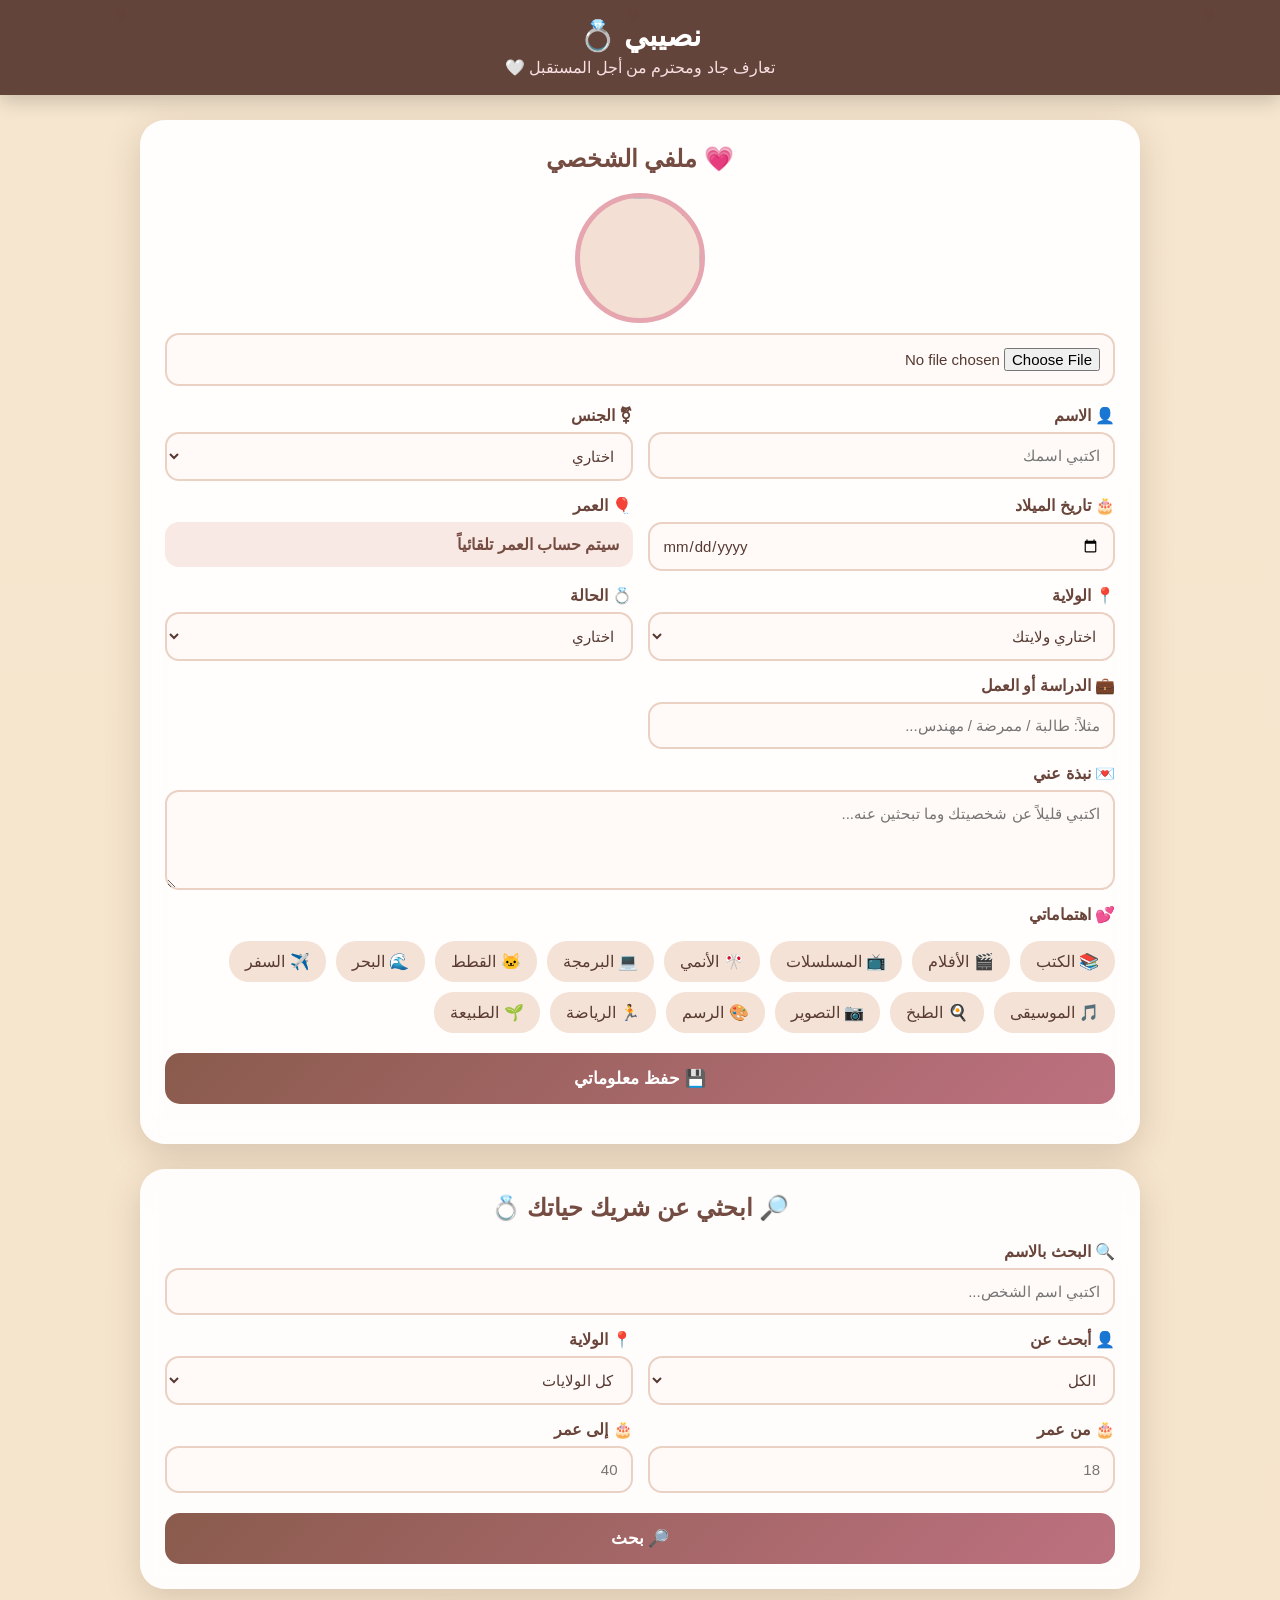
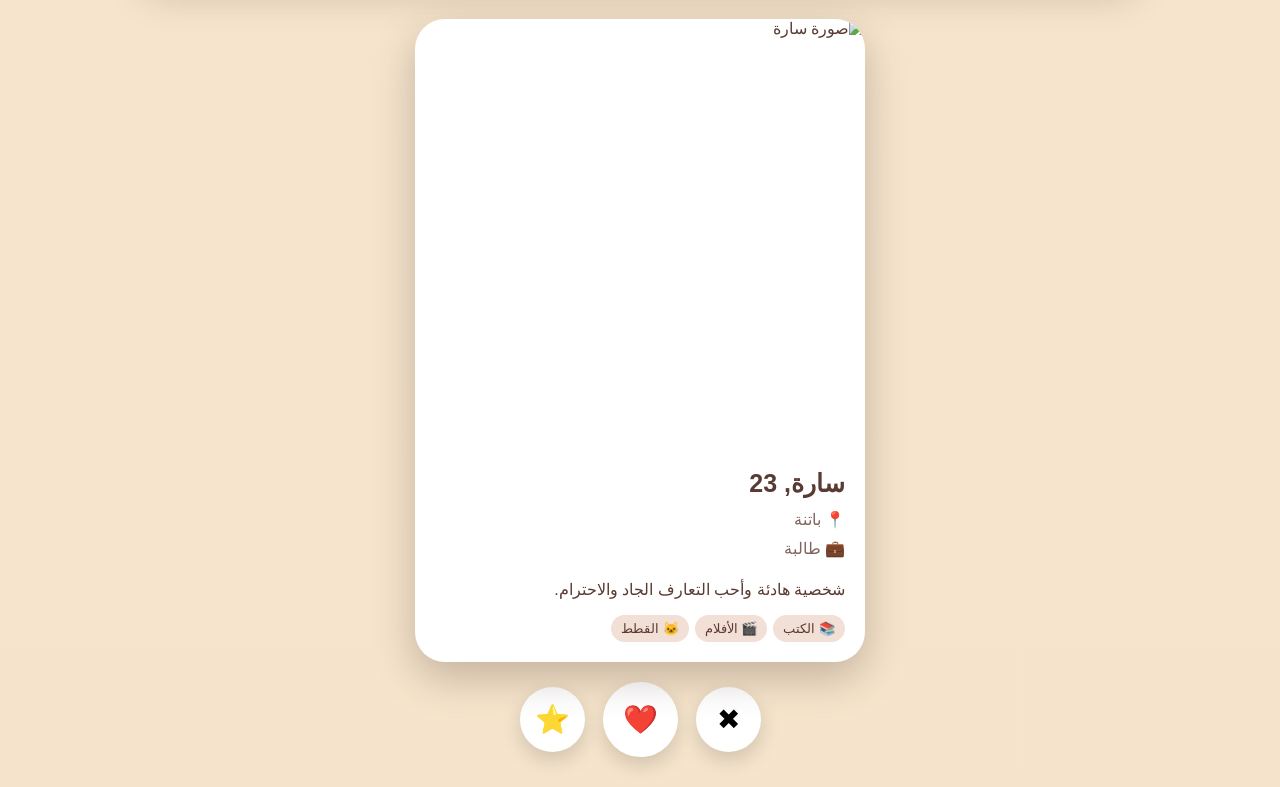
==== commit ab12cc35: "Update index.html" ====
--- a/index.html
+++ b/index.html
@@ -1,907 +1,1631 @@
 <!DOCTYPE html>
 <html lang="ar" dir="rtl">
 <head>
-<meta charset="UTF-8">
-<meta name="viewport" content="width=device-width, initial-scale=1.0">
-
-<title>نصيبي 💍</title>
-
-<style>
-* {
-    box-sizing: border-box;
-    margin: 0;
-    padding: 0;
-    font-family: Tahoma, Arial, sans-serif;
-}
-
-body {
-    min-height: 100vh;
-    background:
-        linear-gradient(rgba(245,232,215,.88), rgba(239,218,199,.94)),
-        url("couple.jpg") center/cover fixed;
-    overflow: hidden;
-    color: #513a32;
-}
-
-/* قلوب الخلفية */
-.bg-heart {
-    position: fixed;
-    color: rgba(151,91,86,.20);
-    font-size: 25px;
-    pointer-events: none;
-    animation: float 5s ease-in-out infinite;
-}
-
-.h1 { top: 12%; left: 8%; }
-.h2 { top: 25%; right: 7%; animation-delay: 1s; }
-.h3 { bottom: 20%; left: 10%; animation-delay: 2s; }
-.h4 { bottom: 12%; right: 8%; animation-delay: 3s; }
-.h5 { top: 50%; left: 3%; animation-delay: 1.5s; }
-
-@keyframes float {
-    0%,100% {
-        transform: translateY(0) rotate(0);
+    <meta charset="UTF-8">
+    <meta name="viewport" content="width=device-width, initial-scale=1.0">
+
+    <title>نصيبي 💍</title>
+
+    <style>
+        * {
+            box-sizing: border-box;
+            margin: 0;
+            padding: 0;
+            font-family: Arial, Tahoma, sans-serif;
+        }
+
+        body {
+            min-height: 100vh;
+            background:
+                linear-gradient(rgba(245, 226, 199, 0.86), rgba(245, 226, 199, 0.92)),
+                url("couple.jpg") center/cover fixed;
+            color: #5a3b32;
+        }
+
+        /* =========================
+           القلوب
+        ========================= */
+
+        .heart {
+            position: fixed;
+            color: #d98b9a;
+            opacity: 0.45;
+            font-size: 25px;
+            animation: floatHeart 8s linear infinite;
+            pointer-events: none;
+            z-index: 0;
+        }
+
+        .h1 { right: 5%; animation-delay: 0s; }
+        .h2 { right: 25%; animation-delay: 2s; }
+        .h3 { right: 50%; animation-delay: 4s; }
+        .h4 { right: 75%; animation-delay: 1s; }
+        .h5 { right: 90%; animation-delay: 5s; }
+
+        @keyframes floatHeart {
+            0% {
+                transform: translateY(110vh) rotate(0);
+            }
+
+            100% {
+                transform: translateY(-120px) rotate(360deg);
+            }
+        }
+
+        /* =========================
+           الهيدر
+        ========================= */
+
+        header {
+            position: relative;
+            z-index: 5;
+            background: rgba(91, 59, 50, 0.95);
+            color: white;
+            padding: 18px;
+            text-align: center;
+            box-shadow: 0 5px 20px rgba(0,0,0,0.2);
+        }
+
+        header h1 {
+            font-size: 30px;
+            margin-bottom: 5px;
+        }
+
+        header p {
+            color: #f8dfe2;
+        }
+
+        /* =========================
+           الحاوية
+        ========================= */
+
+        .container {
+            position: relative;
+            z-index: 2;
+            width: 95%;
+            max-width: 1000px;
+            margin: 25px auto;
+        }
+
+        .box {
+            background: rgba(255,255,255,0.93);
+            backdrop-filter: blur(10px);
+            border-radius: 25px;
+            padding: 25px;
+            margin-bottom: 25px;
+            box-shadow: 0 10px 35px rgba(75,45,35,0.18);
+        }
+
+        .box h2 {
+            color: #754c42;
+            margin-bottom: 20px;
+            text-align: center;
+        }
+
+        /* =========================
+           معلومات الملف الشخصي
+        ========================= */
+
+        .profile-grid {
+            display: grid;
+            grid-template-columns: repeat(2, 1fr);
+            gap: 15px;
+        }
+
+        .field {
+            display: flex;
+            flex-direction: column;
+            gap: 7px;
+        }
+
+        .field.full {
+            grid-column: 1 / -1;
+        }
+
+        label {
+            font-weight: bold;
+            color: #69443a;
+        }
+
+        input,
+        select,
+        textarea {
+            width: 100%;
+            padding: 13px;
+            border: 2px solid #ead1c4;
+            border-radius: 14px;
+            background: #fffaf7;
+            color: #553932;
+            font-size: 15px;
+            outline: none;
+        }
+
+        input:focus,
+        select:focus,
+        textarea:focus {
+            border-color: #d8899a;
+            box-shadow: 0 0 0 3px rgba(216,137,154,0.12);
+        }
+
+        textarea {
+            min-height: 100px;
+            resize: vertical;
+        }
+
+        /* =========================
+           العمر
+        ========================= */
+
+        .age-box {
+            background: #f9e9e4;
+            border-radius: 14px;
+            padding: 13px;
+            font-weight: bold;
+            color: #754c42;
+        }
+
+        /* =========================
+           الصورة
+        ========================= */
+
+        .photo-area {
+            text-align: center;
+            margin-bottom: 20px;
+        }
+
+        #photoPreview {
+            width: 130px;
+            height: 130px;
+            border-radius: 50%;
+            object-fit: cover;
+            border: 5px solid #e5a6af;
+            display: block;
+            margin: 10px auto;
+            background: #f4dfd5;
+        }
+
+        /* =========================
+           الاهتمامات
+        ========================= */
+
+        .interests {
+            display: flex;
+            flex-wrap: wrap;
+            gap: 10px;
+            margin-top: 10px;
+        }
+
+        .interest {
+            padding: 9px 14px;
+            border-radius: 20px;
+            background: #f3e2d5;
+            cursor: pointer;
+            border: 2px solid transparent;
+            transition: 0.2s;
+        }
+
+        .interest:hover {
+            transform: translateY(-2px);
+        }
+
+        .interest.active {
+            background: #e6a0ad;
+            color: white;
+            border-color: #bd7180;
+        }
+
+        /* =========================
+           الأزرار
+        ========================= */
+
+        .main-btn {
+            width: 100%;
+            border: none;
+            padding: 15px;
+            border-radius: 15px;
+            background: linear-gradient(135deg, #8a5b4d, #bd7180);
+            color: white;
+            font-size: 17px;
+            font-weight: bold;
+            cursor: pointer;
+            margin-top: 20px;
+            transition: 0.2s;
+        }
+
+        .main-btn:hover {
+            transform: translateY(-2px);
+            box-shadow: 0 7px 20px rgba(120,70,70,0.25);
+        }
+
+        /* =========================
+           البحث
+        ========================= */
+
+        .search-grid {
+            display: grid;
+            grid-template-columns: repeat(2, 1fr);
+            gap: 15px;
+        }
+
+        .search-full {
+            grid-column: 1 / -1;
+        }
+
+        /* =========================
+           كرت التعارف
+        ========================= */
+
+        .cards-area {
+            max-width: 450px;
+            margin: 30px auto;
+        }
+
+        .profile-card {
+            background: white;
+            border-radius: 30px;
+            overflow: hidden;
+            box-shadow: 0 15px 40px rgba(67,45,38,0.28);
+            position: relative;
+            user-select: none;
+            touch-action: none;
+            transition: transform 0.3s, opacity 0.3s;
+        }
+
+        .profile-card img {
+            width: 100%;
+            height: 430px;
+            object-fit: cover;
+            display: block;
+        }
+
+        .card-info {
+            padding: 20px;
+        }
+
+        .card-name {
+            font-size: 25px;
+            font-weight: bold;
+            color: #593b33;
+        }
+
+        .card-details {
+            margin-top: 8px;
+            color: #80635b;
+            line-height: 1.8;
+        }
+
+        .card-bio {
+            margin-top: 12px;
+            line-height: 1.7;
+        }
+
+        .card-interests {
+            display: flex;
+            flex-wrap: wrap;
+            gap: 6px;
+            margin-top: 12px;
+        }
+
+        .mini-interest {
+            background: #f2dfd6;
+            padding: 6px 10px;
+            border-radius: 15px;
+            font-size: 13px;
+        }
+
+        /* =========================
+           أزرار السحب
+        ========================= */
+
+        .swipe-buttons {
+            display: flex;
+            justify-content: center;
+            align-items: center;
+            gap: 18px;
+            margin-top: 20px;
+        }
+
+        .swipe-btn {
+            width: 65px;
+            height: 65px;
+            border-radius: 50%;
+            border: none;
+            background: white;
+            box-shadow: 0 8px 20px rgba(0,0,0,0.15);
+            cursor: pointer;
+            font-size: 28px;
+            transition: 0.2s;
+        }
+
+        .swipe-btn:hover {
+            transform: scale(1.1);
+        }
+
+        .like {
+            width: 75px;
+            height: 75px;
+        }
+
+        /* =========================
+           لا توجد نتائج
+        ========================= */
+
+        .no-results {
+            text-align: center;
+            padding: 35px;
+            background: #fff;
+            border-radius: 25px;
+            box-shadow: 0 10px 30px rgba(0,0,0,0.12);
+        }
+
+        .no-results div {
+            font-size: 55px;
+            margin-bottom: 10px;
+        }
+
+        /* =========================
+           رسائل
+        ========================= */
+
+        #message {
+            text-align: center;
+            font-weight: bold;
+            margin-top: 15px;
+            color: #754c42;
+        }
+
+        /* =========================
+           Responsive
+        ========================= */
+
+        @media (max-width: 650px) {
+
+            .profile-grid,
+            .search-grid {
+                grid-template-columns: 1fr;
+            }
+
+            .field.full,
+            .search-full {
+                grid-column: auto;
+            }
+
+            .box {
+                padding: 18px;
+            }
+
+            header h1 {
+                font-size: 25px;
+            }
+
+            .profile-card img {
+                height: 380px;
+            }
+        }
+    </style>
+</head>
+
+<body>
+
+    <!-- القلوب -->
+    <div class="heart h1">♥</div>
+    <div class="heart h2">♡</div>
+    <div class="heart h3">♥</div>
+    <div class="heart h4">♡</div>
+    <div class="heart h5">♥</div>
+
+    <!-- الهيدر -->
+    <header>
+        <h1>نصيبي 💍</h1>
+        <p>تعارف جاد ومحترم من أجل المستقبل 🤍</p>
+    </header>
+
+
+    <main class="container">
+
+        <!-- =========================
+             ملفي الشخصي
+        ========================== -->
+
+        <section class="box">
+
+            <h2>💗 ملفي الشخصي</h2>
+
+            <div class="photo-area">
+
+                <img id="photoPreview"
+                     src="https://via.placeholder.com/130x130.png?text=صورتك">
+
+                <input
+                    type="file"
+                    id="photoInput"
+                    accept="image/*">
+
+            </div>
+
+
+            <div class="profile-grid">
+
+                <!-- الاسم -->
+
+                <div class="field">
+
+                    <label>👤 الاسم</label>
+
+                    <input
+                        type="text"
+                        id="myName"
+                        placeholder="اكتبي اسمك">
+
+                </div>
+
+
+                <!-- الجنس -->
+
+                <div class="field">
+
+                    <label>⚧ الجنس</label>
+
+                    <select id="myGender">
+
+                        <option value="">اختاري</option>
+
+                        <option value="امرأة">
+                            امرأة
+                        </option>
+
+                        <option value="رجل">
+                            رجل
+                        </option>
+
+                    </select>
+
+                </div>
+
+
+                <!-- تاريخ الميلاد -->
+
+                <div class="field">
+
+                    <label>🎂 تاريخ الميلاد</label>
+
+                    <input
+                        type="date"
+                        id="myBirthdate">
+
+                </div>
+
+
+                <!-- العمر -->
+
+                <div class="field">
+
+                    <label>🎈 العمر</label>
+
+                    <div class="age-box" id="myAge">
+                        سيتم حساب العمر تلقائياً
+                    </div>
+
+                </div>
+
+
+                <!-- الولاية -->
+
+                <div class="field">
+
+                    <label>📍 الولاية</label>
+
+                    <select id="myWilaya">
+
+                        <option value="">اختاري ولايتك</option>
+
+                        <option>أدرار</option>
+                        <option>الشلف</option>
+                        <option>الأغواط</option>
+                        <option>أم البواقي</option>
+                        <option>باتنة</option>
+                        <option>بجاية</option>
+                        <option>بسكرة</option>
+                        <option>بشار</option>
+                        <option>البليدة</option>
+                        <option>البويرة</option>
+                        <option>تمنراست</option>
+                        <option>تبسة</option>
+                        <option>تلمسان</option>
+                        <option>تيارت</option>
+                        <option>تيزي وزو</option>
+                        <option>الجزائر</option>
+                        <option>الجلفة</option>
+                        <option>جيجل</option>
+                        <option>سطيف</option>
+                        <option>سعيدة</option>
+                        <option>سكيكدة</option>
+                        <option>سيدي بلعباس</option>
+                        <option>عنابة</option>
+                        <option>قالمة</option>
+                        <option>قسنطينة</option>
+                        <option>المدية</option>
+                        <option>مستغانم</option>
+                        <option>المسيلة</option>
+                        <option>معسكر</option>
+                        <option>ورقلة</option>
+                        <option>وهران</option>
+                        <option>البيض</option>
+                        <option>إليزي</option>
+                        <option>برج بوعريريج</option>
+                        <option>بومرداس</option>
+                        <option>الطارف</option>
+                        <option>تندوف</option>
+                        <option>تيسمسيلت</option>
+                        <option>الوادي</option>
+                        <option>خنشلة</option>
+                        <option>سوق أهراس</option>
+                        <option>تيبازة</option>
+                        <option>ميلة</option>
+                        <option>عين الدفلى</option>
+                        <option>النعامة</option>
+                        <option>عين تموشنت</option>
+                        <option>غرداية</option>
+                        <option>غليزان</option>
+                        <option>تيميمون</option>
+                        <option>برج باجي مختار</option>
+                        <option>أولاد جلال</option>
+                        <option>بني عباس</option>
+                        <option>عين صالح</option>
+                        <option>عين قزام</option>
+                        <option>تقرت</option>
+                        <option>جانت</option>
+                        <option>المغير</option>
+                        <option>المنيعة</option>
+
+                    </select>
+
+                </div>
+
+
+                <!-- الحالة -->
+
+                <div class="field">
+
+                    <label>💍 الحالة</label>
+
+                    <select id="myStatus">
+
+                        <option value="">
+                            اختاري
+                        </option>
+
+                        <option>
+                            أعزب / عزباء
+                        </option>
+
+                        <option>
+                            مطلق / مطلقة
+                        </option>
+
+                        <option>
+                            أرمل / أرملة
+                        </option>
+
+                    </select>
+
+                </div>
+
+
+                <!-- الدراسة / العمل -->
+
+                <div class="field">
+
+                    <label>💼 الدراسة أو العمل</label>
+
+                    <input
+                        type="text"
+                        id="myJob"
+                        placeholder="مثلاً: طالبة / ممرضة / مهندس...">
+
+                </div>
+
+
+                <!-- نبذة -->
+
+                <div class="field full">
+
+                    <label>💌 نبذة عني</label>
+
+                    <textarea
+                        id="myBio"
+                        placeholder="اكتبي قليلاً عن شخصيتك وما تبحثين عنه..."></textarea>
+
+                </div>
+
+
+                <!-- الاهتمامات -->
+
+                <div class="field full">
+
+                    <label>💕 اهتماماتي</label>
+
+                    <div class="interests">
+
+                        <span class="interest">📚 الكتب</span>
+                        <span class="interest">🎬 الأفلام</span>
+                        <span class="interest">📺 المسلسلات</span>
+                        <span class="interest">🎌 الأنمي</span>
+                        <span class="interest">💻 البرمجة</span>
+                        <span class="interest">🐱 القطط</span>
+                        <span class="interest">🌊 البحر</span>
+                        <span class="interest">✈️ السفر</span>
+                        <span class="interest">🎵 الموسيقى</span>
+                        <span class="interest">🍳 الطبخ</span>
+                        <span class="interest">📷 التصوير</span>
+                        <span class="interest">🎨 الرسم</span>
+                        <span class="interest">🏃 الرياضة</span>
+                        <span class="interest">🌱 الطبيعة</span>
+
+                    </div>
+
+                </div>
+
+            </div>
+
+
+            <button
+                class="main-btn"
+                onclick="saveProfile()">
+
+                💾 حفظ معلوماتي
+
+            </button>
+
+            <div id="message"></div>
+
+        </section>
+
+
+        <!-- =========================
+             البحث
+        ========================== -->
+
+        <section class="box">
+
+            <h2>🔎 ابحثي عن شريك حياتك 💍</h2>
+
+            <div class="search-grid">
+
+                <!-- البحث بالاسم -->
+
+                <div class="field search-full">
+
+                    <label>🔍 البحث بالاسم</label>
+
+                    <input
+                        type="text"
+                        id="searchName"
+                        placeholder="اكتبي اسم الشخص...">
+
+                </div>
+
+
+                <!-- الجنس -->
+
+                <div class="field">
+
+                    <label>👤 أبحث عن</label>
+
+                    <select id="searchGender">
+
+                        <option value="">
+                            الكل
+                        </option>
+
+                        <option value="رجل">
+                            رجل
+                        </option>
+
+                        <option value="امرأة">
+                            امرأة
+                        </option>
+
+                    </select>
+
+                </div>
+
+
+                <!-- الولاية -->
+
+                <div class="field">
+
+                    <label>📍 الولاية</label>
+
+                    <select id="searchWilaya">
+
+                        <option value="">
+                            كل الولايات
+                        </option>
+
+                        <option>أدرار</option>
+                        <option>الشلف</option>
+                        <option>الأغواط</option>
+                        <option>أم البواقي</option>
+                        <option>باتنة</option>
+                        <option>بجاية</option>
+                        <option>بسكرة</option>
+                        <option>بشار</option>
+                        <option>البليدة</option>
+                        <option>البويرة</option>
+                        <option>تمنراست</option>
+                        <option>تبسة</option>
+                        <option>تلمسان</option>
+                        <option>تيارت</option>
+                        <option>تيزي وزو</option>
+                        <option>الجزائر</option>
+                        <option>الجلفة</option>
+                        <option>جيجل</option>
+                        <option>سطيف</option>
+                        <option>سعيدة</option>
+                        <option>سكيكدة</option>
+                        <option>سيدي بلعباس</option>
+                        <option>عنابة</option>
+                        <option>قالمة</option>
+                        <option>قسنطينة</option>
+                        <option>المدية</option>
+                        <option>مستغانم</option>
+                        <option>المسيلة</option>
+                        <option>معسكر</option>
+                        <option>ورقلة</option>
+                        <option>وهران</option>
+                        <option>البيض</option>
+                        <option>إليزي</option>
+                        <option>برج بوعريريج</option>
+                        <option>بومرداس</option>
+                        <option>الطارف</option>
+                        <option>تندوف</option>
+                        <option>تيسمسيلت</option>
+                        <option>الوادي</option>
+                        <option>خنشلة</option>
+                        <option>سوق أهراس</option>
+                        <option>تيبازة</option>
+                        <option>ميلة</option>
+                        <option>عين الدفلى</option>
+                        <option>النعامة</option>
+                        <option>عين تموشنت</option>
+                        <option>غرداية</option>
+                        <option>غليزان</option>
+                        <option>تيميمون</option>
+                        <option>برج باجي مختار</option>
+                        <option>أولاد جلال</option>
+                        <option>بني عباس</option>
+                        <option>عين صالح</option>
+                        <option>عين قزام</option>
+                        <option>تقرت</option>
+                        <option>جانت</option>
+                        <option>المغير</option>
+                        <option>المنيعة</option>
+
+                    </select>
+
+                </div>
+
+
+                <!-- العمر الأدنى -->
+
+                <div class="field">
+
+                    <label>🎂 من عمر</label>
+
+                    <input
+                        type="number"
+                        id="minAge"
+                        min="18"
+                        placeholder="18">
+
+                </div>
+
+
+                <!-- العمر الأقصى -->
+
+                <div class="field">
+
+                    <label>🎂 إلى عمر</label>
+
+                    <input
+                        type="number"
+                        id="maxAge"
+                        min="18"
+                        placeholder="40">
+
+                </div>
+
+            </div>
+
+
+            <button
+                class="main-btn"
+                onclick="searchProfiles()">
+
+                🔎 بحث
+
+            </button>
+
+        </section>
+
+
+        <!-- =========================
+             نتائج البحث
+        ========================== -->
+
+        <section>
+
+            <div class="cards-area" id="cardsArea"></div>
+
+        </section>
+
+    </main>
+
+
+<script>
+
+    /* ==========================================
+       بيانات تجريبية
+       لاحقاً نربطها مع Firebase
+    ========================================== */
+
+    let profiles = [
+
+        {
+            name: "سارة",
+            age: 23,
+            birthdate: "2003-05-12",
+            gender: "امرأة",
+            wilaya: "باتنة",
+            job: "طالبة",
+            bio: "شخصية هادئة وأحب التعارف الجاد والاحترام.",
+            interests: ["📚 الكتب", "🎬 الأفلام", "🐱 القطط"],
+            image: "https://images.unsplash.com/photo-1494790108377-be9c29b29330?w=800"
+        },
+
+        {
+            name: "محمد",
+            age: 27,
+            birthdate: "1999-02-18",
+            gender: "رجل",
+            wilaya: "قسنطينة",
+            job: "مهندس",
+            bio: "أحب الهدوء والسفر وأبحث عن علاقة مبنية على الاحترام.",
+            interests: ["✈️ السفر", "💻 البرمجة", "🎵 الموسيقى"],
+            image: "https://images.unsplash.com/photo-1500648767791-00dcc994a43e?w=800"
+        },
+
+        {
+            name: "ريم",
+            age: 25,
+            birthdate: "2001-09-20",
+            gender: "امرأة",
+            wilaya: "سطيف",
+            job: "ممرضة",
+            bio: "أحب العائلة والطبخ والبحر وأبحث عن شخص جاد.",
+            interests: ["🍳 الطبخ", "🌊 البحر", "🌱 الطبيعة"],
+            image: "https://images.unsplash.com/photo-1534528741775-53994a69daeb?w=800"
+        },
+
+        {
+            name: "ياسين",
+            age: 29,
+            birthdate: "1997-01-10",
+            gender: "رجل",
+            wilaya: "الجزائر",
+            job: "مبرمج",
+            bio: "أحب البرمجة والأنمي والقراءة وأهتم بالحياة العائلية.",
+            interests: ["💻 البرمجة", "🎌 الأنمي", "📚 الكتب"],
+            image: "https://images.unsplash.com/photo-1507003211169-0a1dd7228f2d?w=800"
+        }
+
+    ];
+
+
+    let filteredProfiles = [...profiles];
+
+    let currentIndex = 0;
+
+
+    /* ==========================================
+       حساب العمر تلقائياً من تاريخ الميلاد
+    ========================================== */
+
+    document
+        .getElementById("myBirthdate")
+        .addEventListener("change", calculateMyAge);
+
+
+    function calculateMyAge() {
+
+        const birthdate =
+            document.getElementById("myBirthdate").value;
+
+        if (!birthdate) {
+
+            document.getElementById("myAge").textContent =
+                "سيتم حساب العمر تلقائياً";
+
+            return;
+        }
+
+
+        const birth = new Date(birthdate);
+
+        const today = new Date();
+
+        let age =
+            today.getFullYear() - birth.getFullYear();
+
+
+        const month =
+            today.getMonth() - birth.getMonth();
+
+
+        if (
+            month < 0 ||
+            (month === 0 &&
+             today.getDate() < birth.getDate())
+        ) {
+
+            age--;
+
+        }
+
+
+        document.getElementById("myAge").textContent =
+            age + " سنة";
+
     }
 
-    50% {
-        transform: translateY(-18px) rotate(8deg);
+
+    /* ==========================================
+       اختيار الاهتمامات
+    ========================================== */
+
+    document.querySelectorAll(".interest").forEach(item => {
+
+        item.addEventListener("click", () => {
+
+            item.classList.toggle("active");
+
+        });
+
+    });
+
+
+    /* ==========================================
+       صورة المستخدم
+    ========================================== */
+
+    document
+        .getElementById("photoInput")
+        .addEventListener("change", function() {
+
+            const file = this.files[0];
+
+            if (!file) return;
+
+
+            const reader = new FileReader();
+
+
+            reader.onload = function(e) {
+
+                document
+                    .getElementById("photoPreview")
+                    .src = e.target.result;
+
+            };
+
+
+            reader.readAsDataURL(file);
+
+        });
+
+
+    /* ==========================================
+       حفظ معلومات المستخدم
+    ========================================== */
+
+    function saveProfile() {
+
+        const name =
+            document.getElementById("myName").value.trim();
+
+
+        const birthdate =
+            document.getElementById("myBirthdate").value;
+
+
+        const gender =
+            document.getElementById("myGender").value;
+
+
+        const wilaya =
+            document.getElementById("myWilaya").value;
+
+
+        if (!name || !birthdate || !gender || !wilaya) {
+
+            document.getElementById("message").textContent =
+                "⚠️ لازم تعمري الاسم وتاريخ الميلاد والجنس والولاية.";
+
+            return;
+
+        }
+
+
+        const selectedInterests = [];
+
+
+        document
+            .querySelectorAll(".interest.active")
+            .forEach(item => {
+
+                selectedInterests.push(
+                    item.textContent
+                );
+
+            });
+
+
+        const userProfile = {
+
+            name: name,
+
+            birthdate: birthdate,
+
+            gender: gender,
+
+            wilaya: wilaya,
+
+            age: calculateAgeFromDate(birthdate),
+
+            status:
+                document.getElementById("myStatus").value,
+
+            job:
+                document.getElementById("myJob").value,
+
+            bio:
+                document.getElementById("myBio").value,
+
+            interests:
+                selectedInterests,
+
+            image:
+                document.getElementById("photoPreview").src
+
+        };
+
+
+        localStorage.setItem(
+            "nasibiProfile",
+            JSON.stringify(userProfile)
+        );
+
+
+        document.getElementById("message").textContent =
+            "✅ تم حفظ معلوماتك بنجاح 💗";
+
     }
-}
-
-/* الهيدر */
-header {
-    height: 75px;
-    background: rgba(255,248,239,.90);
-    backdrop-filter: blur(12px);
-    display: flex;
-    justify-content: space-between;
-    align-items: center;
-    padding: 0 7%;
-    box-shadow: 0 3px 20px rgba(90,60,45,.12);
-    position: relative;
-    z-index: 20;
-}
-
-.logo {
-    font-size: 27px;
-    font-weight: bold;
-    color: #815247;
-}
-
-.logo span {
-    color: #b66f78;
-}
-
-.header-icons {
-    display: flex;
-    gap: 15px;
-}
-
-.header-icons button {
-    border: none;
-    background: #f3e2d3;
-    width: 42px;
-    height: 42px;
-    border-radius: 50%;
-    cursor: pointer;
-    font-size: 19px;
-}
-
-/* المحتوى */
-.container {
-    height: calc(100vh - 75px);
-    display: flex;
-    flex-direction: column;
-    align-items: center;
-    padding-top: 22px;
-}
-
-.title {
-    text-align: center;
-    margin-bottom: 15px;
-}
-
-.title h1 {
-    color: #70493f;
-    font-size: 25px;
-}
-
-.title p {
-    color: #856b5e;
-    font-size: 13px;
-    margin-top: 5px;
-}
-
-/* منطقة الكروت */
-.card-area {
-    width: min(390px, 90vw);
-    height: 530px;
-    position: relative;
-}
-
-/* الكارت */
-.profile-card {
-    position: absolute;
-    width: 100%;
-    height: 100%;
-    background: #fffaf5;
-    border-radius: 28px;
-    overflow: hidden;
-    box-shadow: 0 15px 45px rgba(74,48,37,.25);
-    user-select: none;
-    touch-action: none;
-    cursor: grab;
-    transition: transform .35s ease, opacity .35s ease;
-}
-
-.profile-card:active {
-    cursor: grabbing;
-}
-
-.profile-image {
-    width: 100%;
-    height: 100%;
-    object-fit: cover;
-}
-
-/* طبقة فوق الصورة */
-.profile-overlay {
-    position: absolute;
-    inset: 0;
-
-    background:
-        linear-gradient(
-            transparent 40%,
-            rgba(36,24,20,.05) 50%,
-            rgba(36,24,20,.88) 100%
+
+
+    /* ==========================================
+       حساب العمر
+    ========================================== */
+
+    function calculateAgeFromDate(dateString) {
+
+        const birth = new Date(dateString);
+
+        const today = new Date();
+
+        let age =
+            today.getFullYear() -
+            birth.getFullYear();
+
+
+        const month =
+            today.getMonth() -
+            birth.getMonth();
+
+
+        if (
+            month < 0 ||
+            (month === 0 &&
+             today.getDate() < birth.getDate())
+        ) {
+
+            age--;
+
+        }
+
+
+        return age;
+
+    }
+
+
+    /* ==========================================
+       تحميل معلومات المستخدم إذا كانت محفوظة
+    ========================================== */
+
+    function loadProfile() {
+
+        const saved =
+            localStorage.getItem("nasibiProfile");
+
+
+        if (!saved) return;
+
+
+        const profile =
+            JSON.parse(saved);
+
+
+        document.getElementById("myName").value =
+            profile.name || "";
+
+
+        document.getElementById("myBirthdate").value =
+            profile.birthdate || "";
+
+
+        document.getElementById("myGender").value =
+            profile.gender || "";
+
+
+        document.getElementById("myWilaya").value =
+            profile.wilaya || "";
+
+
+        document.getElementById("myStatus").value =
+            profile.status || "";
+
+
+        document.getElementById("myJob").value =
+            profile.job || "";
+
+
+        document.getElementById("myBio").value =
+            profile.bio || "";
+
+
+        if (profile.image) {
+
+            document.getElementById("photoPreview").src =
+                profile.image;
+
+        }
+
+
+        calculateMyAge();
+
+
+        document.querySelectorAll(".interest")
+            .forEach(item => {
+
+                if (
+                    profile.interests &&
+                    profile.interests.includes(item.textContent)
+                ) {
+
+                    item.classList.add("active");
+
+                }
+
+            });
+
+    }
+
+
+    /* ==========================================
+       البحث
+    ========================================== */
+
+    function searchProfiles() {
+
+        const name =
+            document
+                .getElementById("searchName")
+                .value
+                .trim()
+                .toLowerCase();
+
+
+        const gender =
+            document.getElementById("searchGender").value;
+
+
+        const wilaya =
+            document.getElementById("searchWilaya").value;
+
+
+        const minAge =
+            parseInt(
+                document.getElementById("minAge").value
+            ) || 0;
+
+
+        const maxAge =
+            parseInt(
+                document.getElementById("maxAge").value
+            ) || 999;
+
+
+        filteredProfiles =
+            profiles.filter(profile => {
+
+
+                const nameMatch =
+                    !name ||
+                    profile.name
+                        .toLowerCase()
+                        .includes(name);
+
+
+                const genderMatch =
+                    !gender ||
+                    profile.gender === gender;
+
+
+                const wilayaMatch =
+                    !wilaya ||
+                    profile.wilaya === wilaya;
+
+
+                const ageMatch =
+                    profile.age >= minAge &&
+                    profile.age <= maxAge;
+
+
+                return (
+                    nameMatch &&
+                    genderMatch &&
+                    wilayaMatch &&
+                    ageMatch
+                );
+
+            });
+
+
+        currentIndex = 0;
+
+        showCurrentProfile();
+
+    }
+
+
+    /* ==========================================
+       عرض الكرت
+    ========================================== */
+
+    function showCurrentProfile() {
+
+        const area =
+            document.getElementById("cardsArea");
+
+
+        if (
+            currentIndex >=
+            filteredProfiles.length
+        ) {
+
+            area.innerHTML = `
+
+                <div class="no-results">
+
+                    <div>💔</div>
+
+                    <h2>
+                        ما بقاش أشخاص هنا
+                    </h2>
+
+                    <p>
+                        جربي تغيّري شروط البحث
+                        باش تلقاي أشخاص أكثر.
+                    </p>
+
+                </div>
+
+            `;
+
+            return;
+
+        }
+
+
+        const profile =
+            filteredProfiles[currentIndex];
+
+
+        area.innerHTML = `
+
+            <div
+                class="profile-card"
+                id="profileCard"
+            >
+
+                <img
+                    src="${profile.image}"
+                    alt="صورة ${profile.name}"
+                >
+
+
+                <div class="card-info">
+
+                    <div class="card-name">
+
+                        ${profile.name},
+                        ${profile.age}
+
+                    </div>
+
+
+                    <div class="card-details">
+
+                        📍 ${profile.wilaya}
+                        <br>
+
+                        💼 ${profile.job}
+
+                    </div>
+
+
+                    <div class="card-bio">
+
+                        ${profile.bio}
+
+                    </div>
+
+
+                    <div class="card-interests">
+
+                        ${profile.interests
+                            .map(i =>
+                                `<span class="mini-interest">
+                                    ${i}
+                                </span>`
+                            )
+                            .join("")
+                        }
+
+                    </div>
+
+                </div>
+
+            </div>
+
+
+            <div class="swipe-buttons">
+
+                <button
+                    class="swipe-btn"
+                    onclick="swipeLeft()">
+
+                    ✖
+
+                </button>
+
+
+                <button
+                    class="swipe-btn like"
+                    onclick="swipeRight()">
+
+                    ❤️
+
+                </button>
+
+
+                <button
+                    class="swipe-btn"
+                    onclick="showDetails()">
+
+                    ⭐
+
+                </button>
+
+            </div>
+
+        `;
+
+
+        enableSwipe();
+
+    }
+
+
+    /* ==========================================
+       إعجاب
+    ========================================== */
+
+    function swipeRight() {
+
+        const card =
+            document.getElementById("profileCard");
+
+
+        if (!card) return;
+
+
+        card.style.transform =
+            "translateX(-500px) rotate(-25deg)";
+
+        card.style.opacity = "0";
+
+
+        setTimeout(() => {
+
+            currentIndex++;
+
+            showCurrentProfile();
+
+        }, 300);
+
+    }
+
+
+    /* ==========================================
+       رفض / التالي
+    ========================================== */
+
+    function swipeLeft() {
+
+        const card =
+            document.getElementById("profileCard");
+
+
+        if (!card) return;
+
+
+        card.style.transform =
+            "translateX(500px) rotate(25deg)";
+
+        card.style.opacity = "0";
+
+
+        setTimeout(() => {
+
+            currentIndex++;
+
+            showCurrentProfile();
+
+        }, 300);
+
+    }
+
+
+    /* ==========================================
+       التفاصيل
+    ========================================== */
+
+    function showDetails() {
+
+        const profile =
+            filteredProfiles[currentIndex];
+
+
+        if (!profile) return;
+
+
+        alert(
+
+            "💗 معلومات " +
+            profile.name +
+            "\n\n" +
+
+            "العمر: " +
+            profile.age +
+            "\n" +
+
+            "الولاية: " +
+            profile.wilaya +
+            "\n" +
+
+            "الدراسة/العمل: " +
+            profile.job +
+            "\n\n" +
+
+            "الاهتمامات:\n" +
+            profile.interests.join(" ، ")
+
         );
-}
-
-/* معلومات الشخص */
-.profile-info {
-    position: absolute;
-    bottom: 0;
-    right: 0;
-    left: 0;
-    padding: 25px;
-    color: white;
-}
-
-.name {
-    font-size: 28px;
-    font-weight: bold;
-    margin-bottom: 7px;
-}
-
-.location {
-    font-size: 14px;
-    margin-bottom: 10px;
-}
-
-.badges {
-    display: flex;
-    flex-wrap: wrap;
-    gap: 7px;
-    margin-bottom: 10px;
-}
-
-.badge {
-    background: rgba(255,255,255,.20);
-    backdrop-filter: blur(8px);
-    border: 1px solid rgba(255,255,255,.25);
-    padding: 7px 10px;
-    border-radius: 20px;
-    font-size: 12px;
-}
-
-.description {
-    font-size: 13px;
-    line-height: 1.7;
-}
-
-/* زر التفاصيل */
-.details {
-    position: absolute;
-    top: 18px;
-    right: 18px;
-    width: 40px;
-    height: 40px;
-    border-radius: 50%;
-    border: none;
-    background: rgba(255,255,255,.85);
-    cursor: pointer;
-    font-size: 19px;
-}
-
-/* أزرار السوايب */
-.actions {
-    display: flex;
-    align-items: center;
-    justify-content: center;
-    gap: 18px;
-    margin-top: 15px;
-}
-
-.action {
-    border: none;
-    background: #fffaf5;
-    border-radius: 50%;
-    cursor: pointer;
-    display: flex;
-    justify-content: center;
-    align-items: center;
-    box-shadow: 0 7px 20px rgba(70,45,35,.16);
-    transition: .2s;
-}
-
-.action:hover {
-    transform: scale(1.1);
-}
-
-.skip {
-    width: 57px;
-    height: 57px;
-    font-size: 25px;
-    color: #a45d5d;
-}
-
-.like {
-    width: 72px;
-    height: 72px;
-    font-size: 34px;
-    background: #c47b83;
-    color: white;
-}
-
-.info {
-    width: 57px;
-    height: 57px;
-    font-size: 23px;
-    color: #a87562;
-}
-
-/* رسائل السوايب */
-.swipe-label {
-    position: absolute;
-    top: 35px;
-    padding: 10px 18px;
-    border: 3px solid white;
-    border-radius: 12px;
-    font-size: 24px;
-    font-weight: bold;
-    z-index: 5;
-    opacity: 0;
-}
-
-.like-label {
-    right: 20px;
-    color: #fff;
-    background: rgba(196,123,131,.8);
-}
-
-.no-label {
-    left: 20px;
-    color: #fff;
-    background: rgba(150,91,86,.8);
-}
-
-/* شاشة النهاية */
-.no-more {
-    display: none;
-    text-align: center;
-    background: rgba(255,250,245,.92);
-    padding: 35px 25px;
-    border-radius: 25px;
-    box-shadow: 0 10px 30px rgba(70,45,35,.15);
-}
-
-.no-more h2 {
-    color: #795044;
-    margin-bottom: 10px;
-}
-
-.no-more p {
-    color: #80685e;
-    line-height: 1.8;
-}
-
-.restart {
-    margin-top: 18px;
-    padding: 12px 25px;
-    border: none;
-    border-radius: 25px;
-    background: #b87575;
-    color: white;
-    cursor: pointer;
-    font-weight: bold;
-}
-
-/* الهاتف */
-@media(max-width:600px) {
-
-    header {
-        padding: 0 5%;
+
     }
 
-    .logo {
-        font-size: 23px;
+
+    /* ==========================================
+       السحب بالماوس أو الإصبع
+    ========================================== */
+
+    function enableSwipe() {
+
+        const card =
+            document.getElementById("profileCard");
+
+
+        if (!card) return;
+
+
+        let startX = 0;
+
+        let currentX = 0;
+
+        let dragging = false;
+
+
+        card.addEventListener("pointerdown", e => {
+
+            dragging = true;
+
+            startX = e.clientX;
+
+            card.setPointerCapture(e.pointerId);
+
+        });
+
+
+        card.addEventListener("pointermove", e => {
+
+            if (!dragging) return;
+
+
+            currentX =
+                e.clientX - startX;
+
+
+            card.style.transform =
+                `translateX(${currentX}px)
+                 rotate(${currentX / 15}deg)`;
+
+        });
+
+
+        card.addEventListener("pointerup", () => {
+
+            if (!dragging) return;
+
+
+            dragging = false;
+
+
+            if (currentX > 120) {
+
+                swipeLeft();
+
+            }
+
+            else if (currentX < -120) {
+
+                swipeRight();
+
+            }
+
+            else {
+
+                card.style.transform =
+                    "translateX(0) rotate(0)";
+
+            }
+
+
+            currentX = 0;
+
+        });
+
     }
 
-    .container {
-        padding-top: 15px;
-    }
-
-    .card-area {
-        width: 88vw;
-        height: 62vh;
-        max-height: 500px;
-    }
-
-    .profile-info {
-        padding: 20px;
-    }
-
-    .name {
-        font-size: 25px;
-    }
-}
-</style>
-</head>
-
-<body>
-
-<!-- قلوب -->
-<div class="bg-heart h1">♡</div>
-<div class="bg-heart h2">💗</div>
-<div class="bg-heart h3">💕</div>
-<div class="bg-heart h4">♥</div>
-<div class="bg-heart h5">♡</div>
-
-
-<header>
-
-    <div class="logo">
-        نصيبي <span>💍</span>
-    </div>
-
-    <div class="header-icons">
-        <button onclick="showMessage('🔎 البحث')">🔎</button>
-        <button onclick="showMessage('💬 الرسائل')">💬</button>
-    </div>
-
-</header>
-
-
-<div class="container">
-
-    <div class="title">
-
-        <h1>💗 اكتشف شريك حياتك</h1>
-
-        <p>
-            اسحب يمينًا للإعجاب أو يسارًا للتخطي
-        </p>
-
-    </div>
-
-
-    <div class="card-area" id="cardArea">
-
-        <!-- الكارت الأولى -->
-
-        <div class="profile-card"
-             id="profileCard">
-
-            <img
-                class="profile-image"
-                src="couple.jpg"
-                alt="صورة الملف الشخصي"
-            >
-
-            <div class="profile-overlay"></div>
-
-            <button
-                class="details"
-                onclick="showDetails()"
-            >
-                ⓘ
-            </button>
-
-            <div
-                class="swipe-label like-label"
-                id="likeLabel"
-            >
-                ❤️ إعجاب
-            </div>
-
-            <div
-                class="swipe-label no-label"
-                id="noLabel"
-            >
-                ✖ تخطي
-            </div>
-
-
-            <div class="profile-info">
-
-                <div class="name">
-                    سارة، 24
-                </div>
-
-                <div class="location">
-                    📍 باتنة، الجزائر
-                </div>
-
-
-                <div class="badges">
-
-                    <span class="badge">
-                        💍 زواج جاد
-                    </span>
-
-                    <span class="badge">
-                        🎓 جامعية
-                    </span>
-
-                    <span class="badge">
-                        💗 حنونة
-                    </span>
-
-                </div>
-
-
-                <div class="description">
-
-                    أحب الهدوء والعائلة والكتب،
-                    وأبحث عن شخص محترم وصادق
-                    تكون نيته واضحة للزواج.
-
-                </div>
-
-            </div>
-
-        </div>
-
-    </div>
-
-
-    <!-- أزرار -->
-
-    <div class="actions">
-
-        <button
-            class="action skip"
-            onclick="swipeLeft()"
-        >
-            ✖
-        </button>
-
-
-        <button
-            class="action like"
-            onclick="swipeRight()"
-        >
-            ❤️
-        </button>
-
-
-        <button
-            class="action info"
-            onclick="showDetails()"
-        >
-            ⭐
-        </button>
-
-    </div>
-
-
-    <!-- النهاية -->
-
-    <div
-        class="no-more"
-        id="noMore"
-    >
-
-        <h2>
-            💗 خلصت الملفات
-        </h2>
-
-        <p>
-            ما بقاش عندنا ملفات جديدة حاليًا.
-            ارجعي لاحقًا باش تكتشفي أشخاص جدد.
-        </p>
-
-        <button
-            class="restart"
-            onclick="restart()"
-        >
-            🔄 إعادة البحث
-        </button>
-
-    </div>
-
-</div>
-
-
-<script>
-
-/* =========================
-   بيانات تجريبية
-========================= */
-
-const profiles = [
-
-    {
-        name: "سارة",
-        age: 24,
-        location: "باتنة",
-        image: "couple.jpg",
-        description:
-        "أحب الهدوء والعائلة والكتب، وأبحث عن شخص محترم وصادق تكون نيته واضحة للزواج."
-    },
-
-    {
-        name: "ليان",
-        age: 26,
-        location: "قسنطينة",
-        image: "couple.jpg",
-        description:
-        "شخصية هادئة وطموحة، أحب السفر والتعلم وأبحث عن علاقة جادة مبنية على الاحترام."
-    },
-
-    {
-        name: "ياسمين",
-        age: 23,
-        location: "سطيف",
-        image: "couple.jpg",
-        description:
-        "أحب العائلة والحياة البسيطة وأبحث عن شريك متفهم وصادق."
-    }
-
-];
-
-let current = 0;
-
-let card =
-document.getElementById("profileCard");
-
-let startX = 0;
-let currentX = 0;
-let dragging = false;
-
-
-/* =========================
-   السحب بالماوس
-========================= */
-
-card.addEventListener(
-    "pointerdown",
-    startDrag
-);
-
-function startDrag(e) {
-
-    dragging = true;
-
-    startX = e.clientX;
-
-    card.setPointerCapture(e.pointerId);
-}
-
-
-card.addEventListener(
-    "pointermove",
-    drag
-);
-
-function drag(e) {
-
-    if (!dragging) return;
-
-    currentX =
-        e.clientX - startX;
-
-    card.style.transform =
-        `translateX(${currentX}px)
-         rotate(${currentX / 15}deg)`;
-
-
-    if (currentX > 30) {
-
-        document.getElementById(
-            "likeLabel"
-        ).style.opacity =
-        Math.min(currentX / 100, 1);
-
-    } else {
-
-        document.getElementById(
-            "likeLabel"
-        ).style.opacity = 0;
-
-    }
-
-
-    if (currentX < -30) {
-
-        document.getElementById(
-            "noLabel"
-        ).style.opacity =
-        Math.min(Math.abs(currentX) / 100, 1);
-
-    } else {
-
-        document.getElementById(
-            "noLabel"
-        ).style.opacity = 0;
-
-    }
-}
-
-
-card.addEventListener(
-    "pointerup",
-    endDrag
-);
-
-function endDrag() {
-
-    if (!dragging) return;
-
-    dragging = false;
-
-    if (currentX > 120) {
-
-        swipeRight();
-
-    }
-
-    else if (currentX < -120) {
-
-        swipeLeft();
-
-    }
-
-    else {
-
-        card.style.transform =
-            "translateX(0) rotate(0)";
-
-        document.getElementById(
-            "likeLabel"
-        ).style.opacity = 0;
-
-        document.getElementById(
-            "noLabel"
-        ).style.opacity = 0;
-    }
-
-}
-
-
-/* =========================
-   إعجاب
-========================= */
-
-function swipeRight() {
-
-    card.style.transform =
-        "translateX(500px) rotate(25deg)";
-
-    card.style.opacity = 0;
-
-    setTimeout(() => {
-
-        nextProfile();
-
-    }, 350);
-}
-
-
-/* =========================
-   تخطي
-========================= */
-
-function swipeLeft() {
-
-    card.style.transform =
-        "translateX(-500px) rotate(-25deg)";
-
-    card.style.opacity = 0;
-
-    setTimeout(() => {
-
-        nextProfile();
-
-    }, 350);
-}
-
-
-/* =========================
-   الملف التالي
-========================= */
-
-function nextProfile() {
-
-    current++;
-
-    if (current >= profiles.length) {
-
-        document.getElementById(
-            "cardArea"
-        ).style.display = "none";
-
-        document.querySelector(
-            ".actions"
-        ).style.display = "none";
-
-        document.getElementById(
-            "noMore"
-        ).style.display = "block";
-
-        return;
-    }
-
-
-    const profile =
-        profiles[current];
-
-
-    card.innerHTML = `
-
-        <img
-            class="profile-image"
-            src="${profile.image}"
-            alt="صورة الملف الشخصي"
-        >
-
-        <div class="profile-overlay"></div>
-
-        <button
-            class="details"
-            onclick="showDetails()"
-        >
-            ⓘ
-        </button>
-
-        <div
-            class="swipe-label like-label"
-            id="likeLabel"
-        >
-            ❤️ إعجاب
-        </div>
-
-        <div
-            class="swipe-label no-label"
-            id="noLabel"
-        >
-            ✖ تخطي
-        </div>
-
-        <div class="profile-info">
-
-            <div class="name">
-                ${profile.name}, ${profile.age}
-            </div>
-
-            <div class="location">
-                📍 ${profile.location}, الجزائر
-            </div>
-
-            <div class="badges">
-
-                <span class="badge">
-                    💍 زواج جاد
-                </span>
-
-                <span class="badge">
-                    💗 متفهمة
-                </span>
-
-                <span class="badge">
-                    ⭐ مناسبة لك
-                </span>
-
-            </div>
-
-            <div class="description">
-                ${profile.description}
-            </div>
-
-        </div>
-    `;
-
-
-    card.style.transition = "none";
-
-    card.style.transform =
-        "translateX(0) rotate(0)";
-
-    card.style.opacity = 1;
-
-    setTimeout(() => {
-
-        card.style.transition =
-            "transform .35s ease, opacity .35s ease";
-
-    }, 50);
-
-    /* إعادة ربط أحداث السحب */
-
-    card.addEventListener(
-        "pointerdown",
-        startDrag
-    );
-
-}
-
-
-/* =========================
-   التفاصيل
-========================= */
-
-function showDetails() {
-
-    const profile =
-        profiles[current];
-
-    alert(
-        "👤 " +
-        profile.name +
-        "\n\n" +
-
-        "🎂 العمر: " +
-        profile.age +
-        "\n" +
-
-        "📍 الولاية: " +
-        profile.location +
-        "\n\n" +
-
-        "💍 الهدف: زواج جاد" +
-        "\n\n" +
-
-        "💗 " +
-        profile.description
-    );
-
-}
-
-
-/* =========================
-   إعادة البحث
-========================= */
-
-function restart() {
-
-    current = 0;
-
-    document.getElementById(
-        "cardArea"
-    ).style.display = "block";
-
-    document.querySelector(
-        ".actions"
-    ).style.display = "flex";
-
-    document.getElementById(
-        "noMore"
-    ).style.display = "none";
-
-    location.reload();
-
-}
-
-
-/* =========================
-   رسائل
-========================= */
-
-function showMessage(message) {
-
-    alert(message);
-
-}
+
+    /* ==========================================
+       تشغيل الصفحة
+    ========================================== */
+
+    loadProfile();
+
+    showCurrentProfile();
 
 </script>
 
